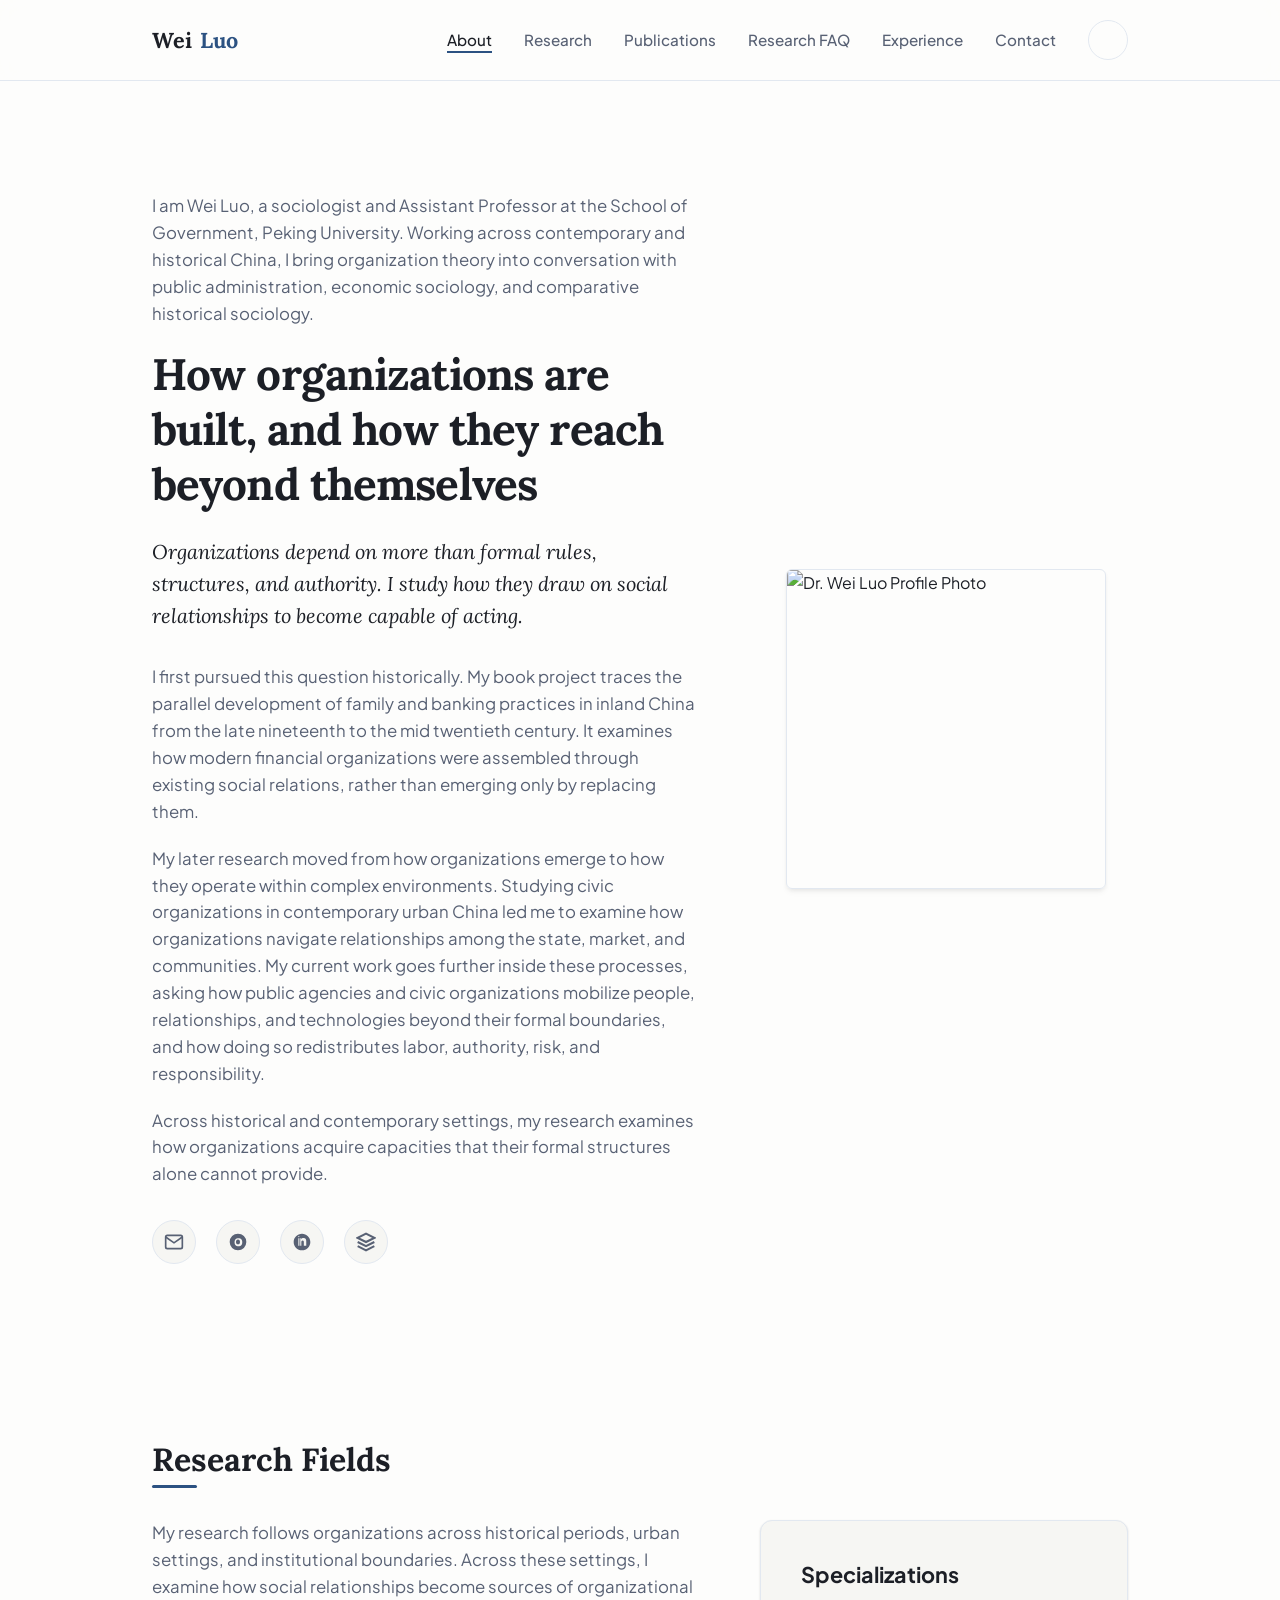
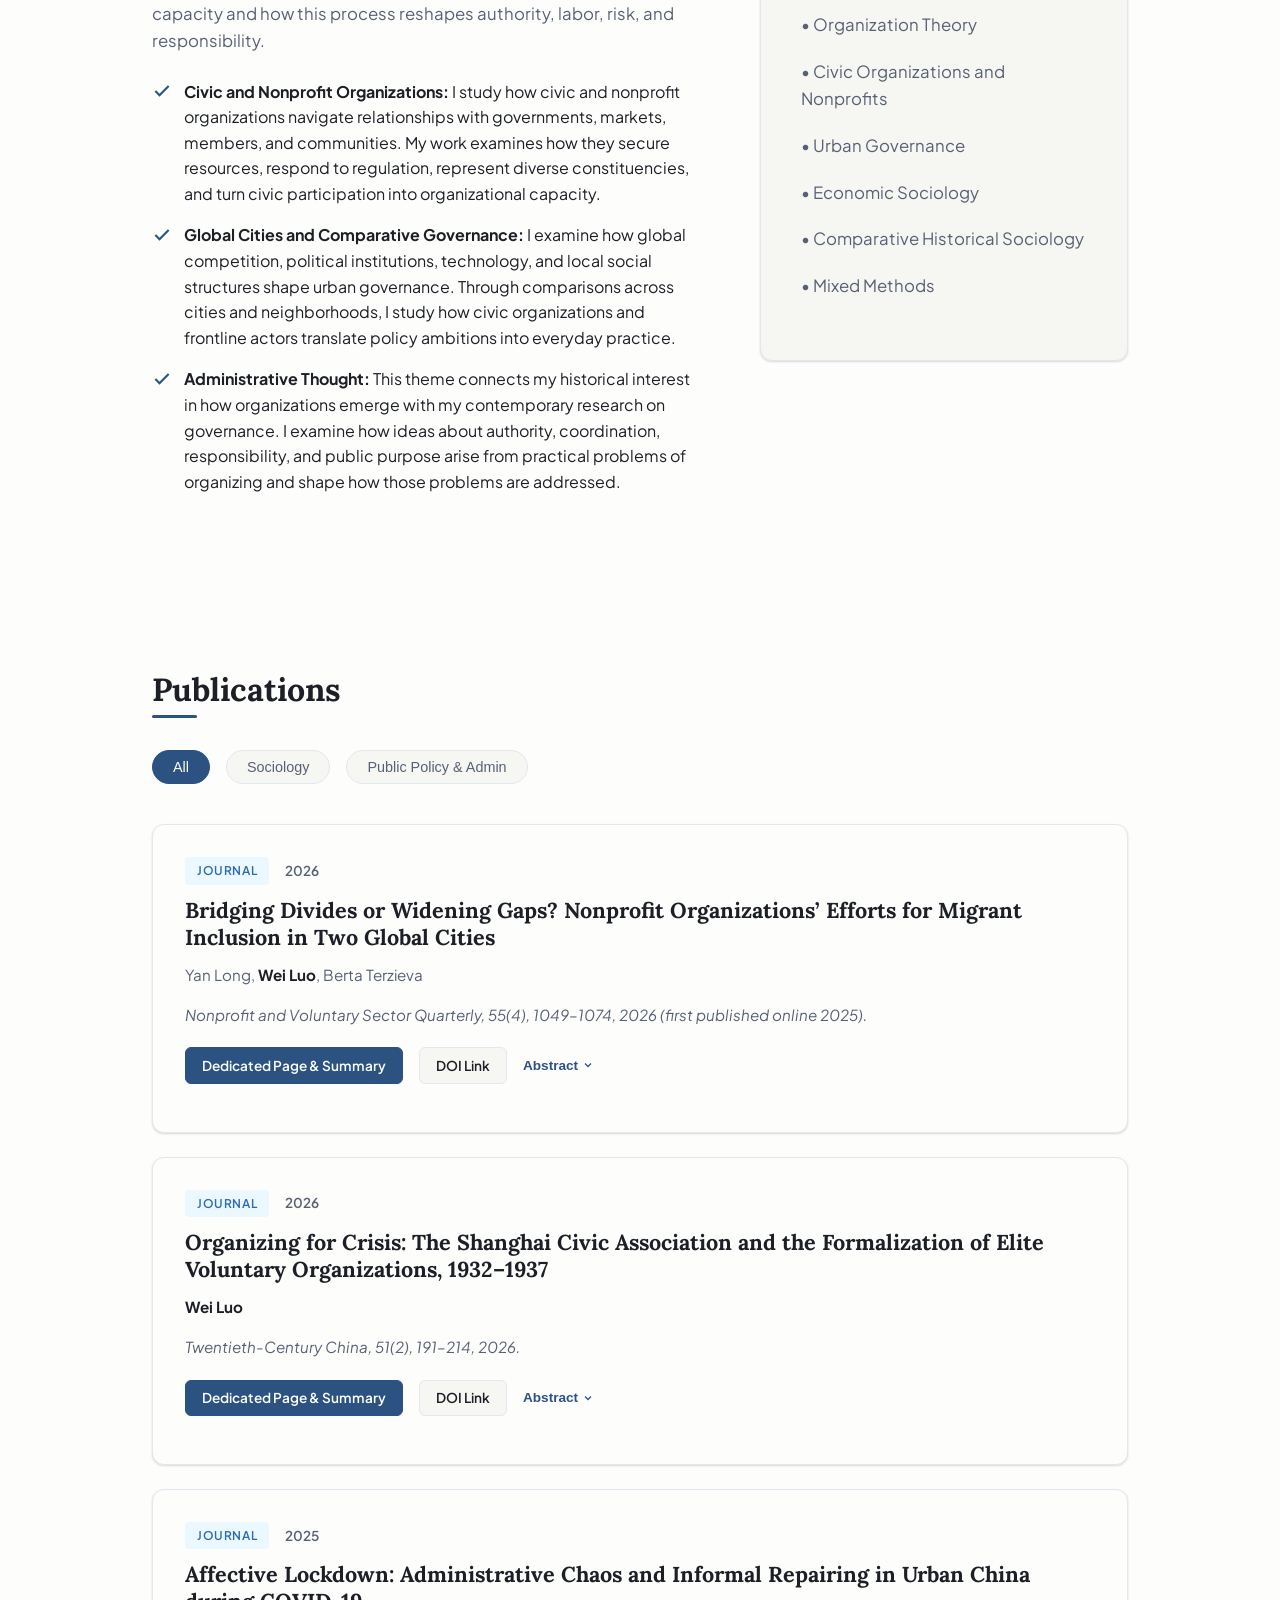
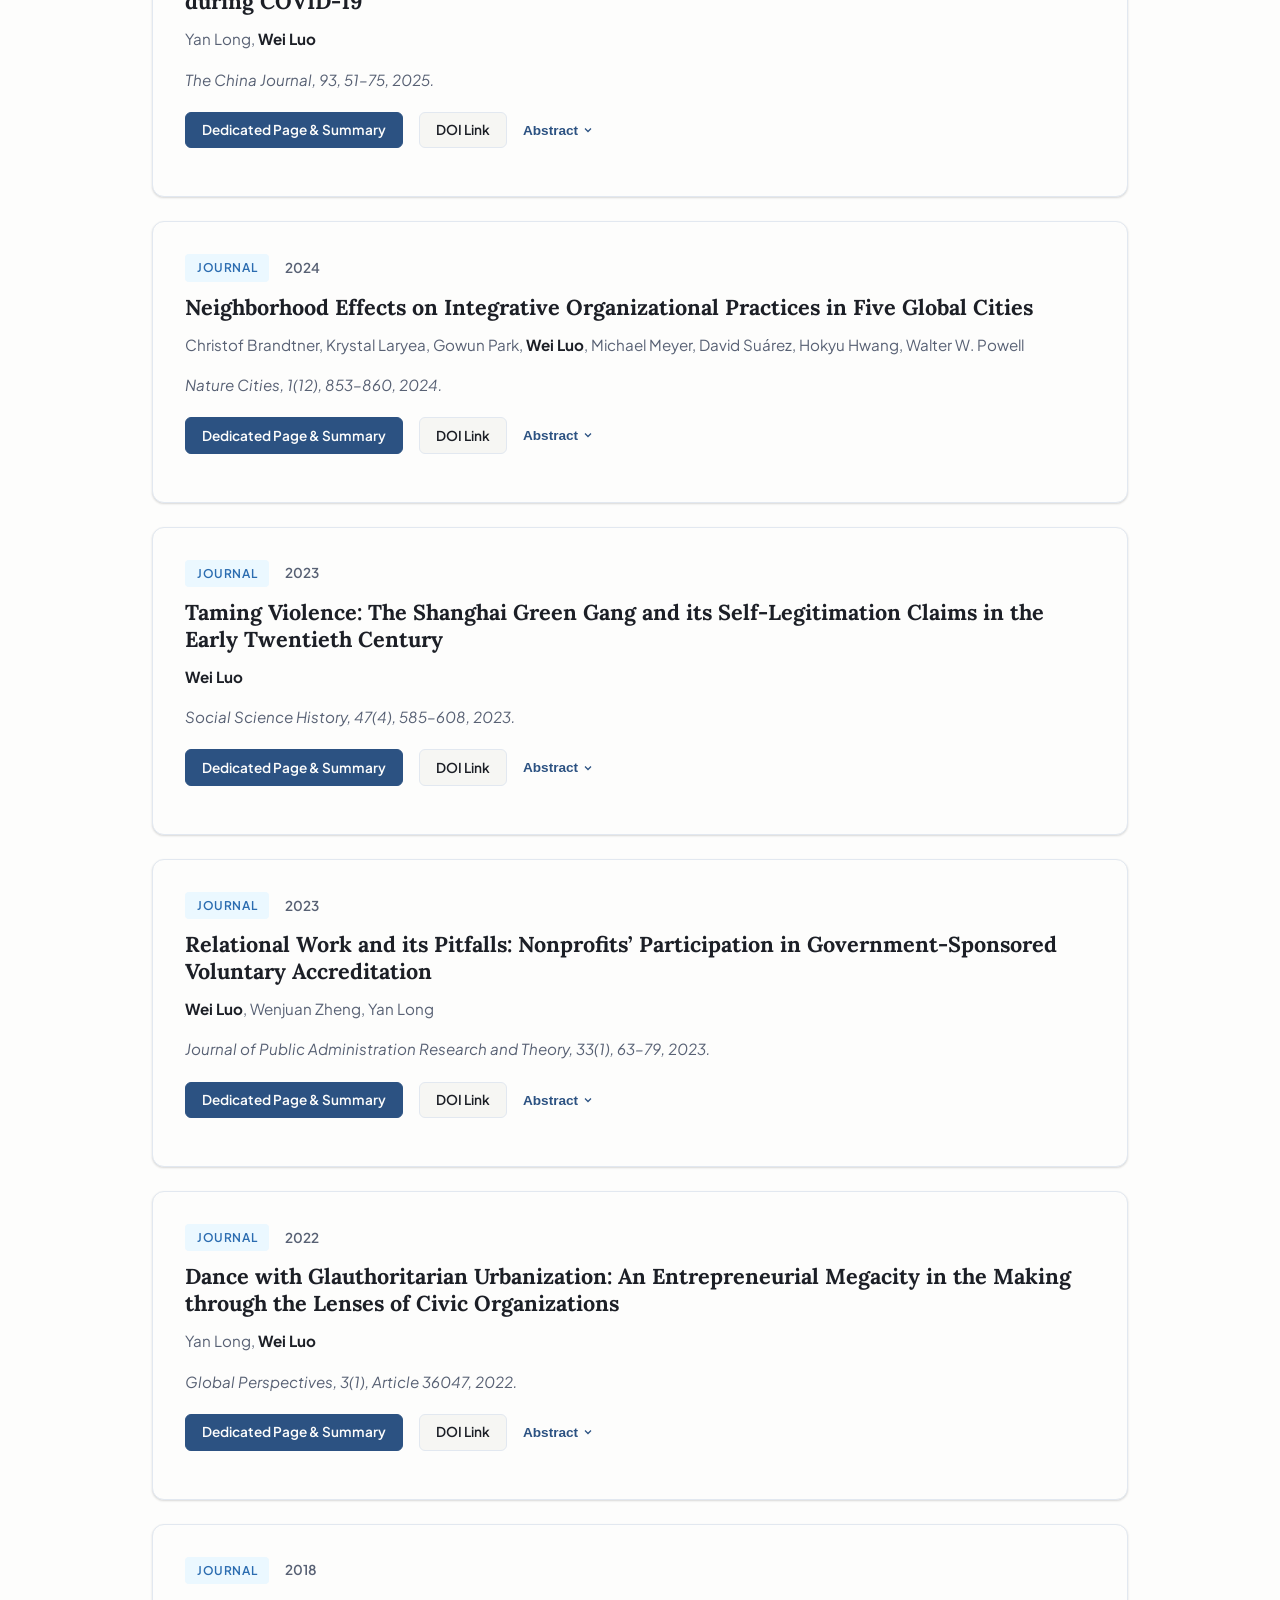
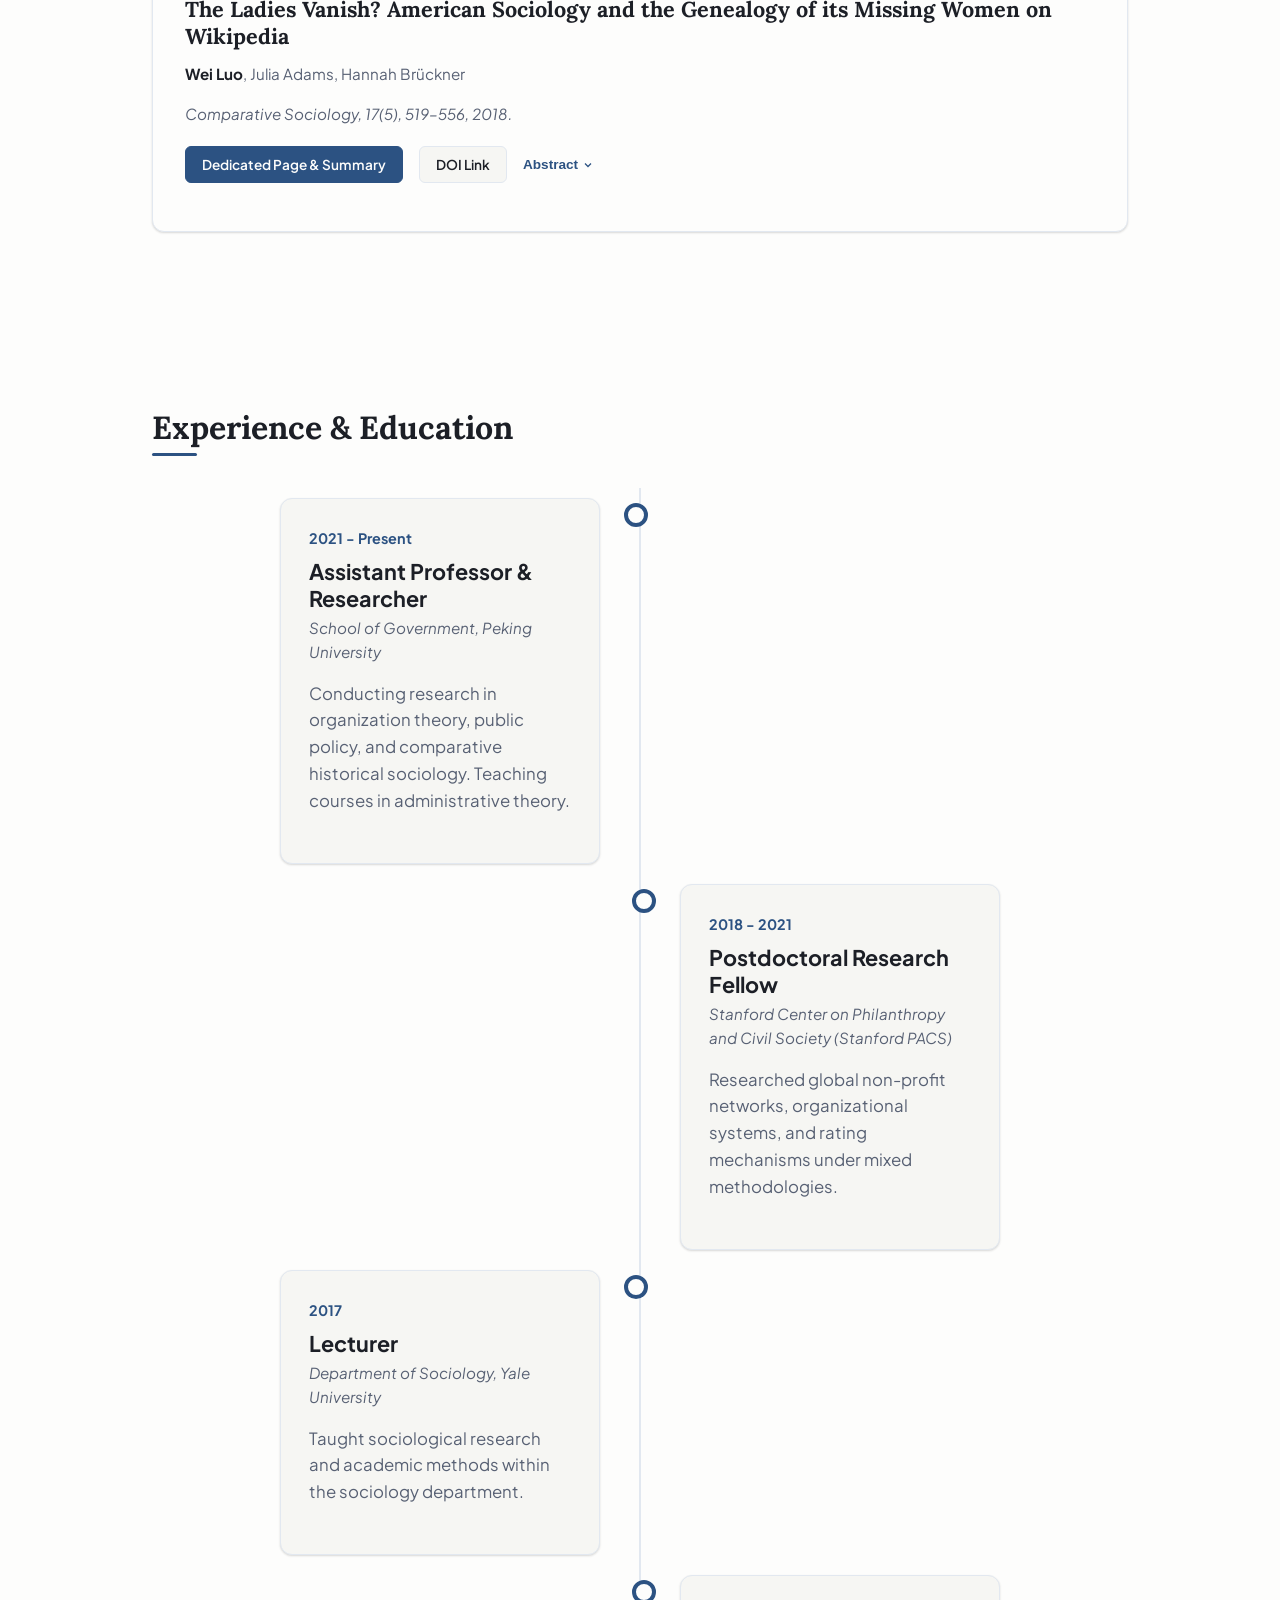
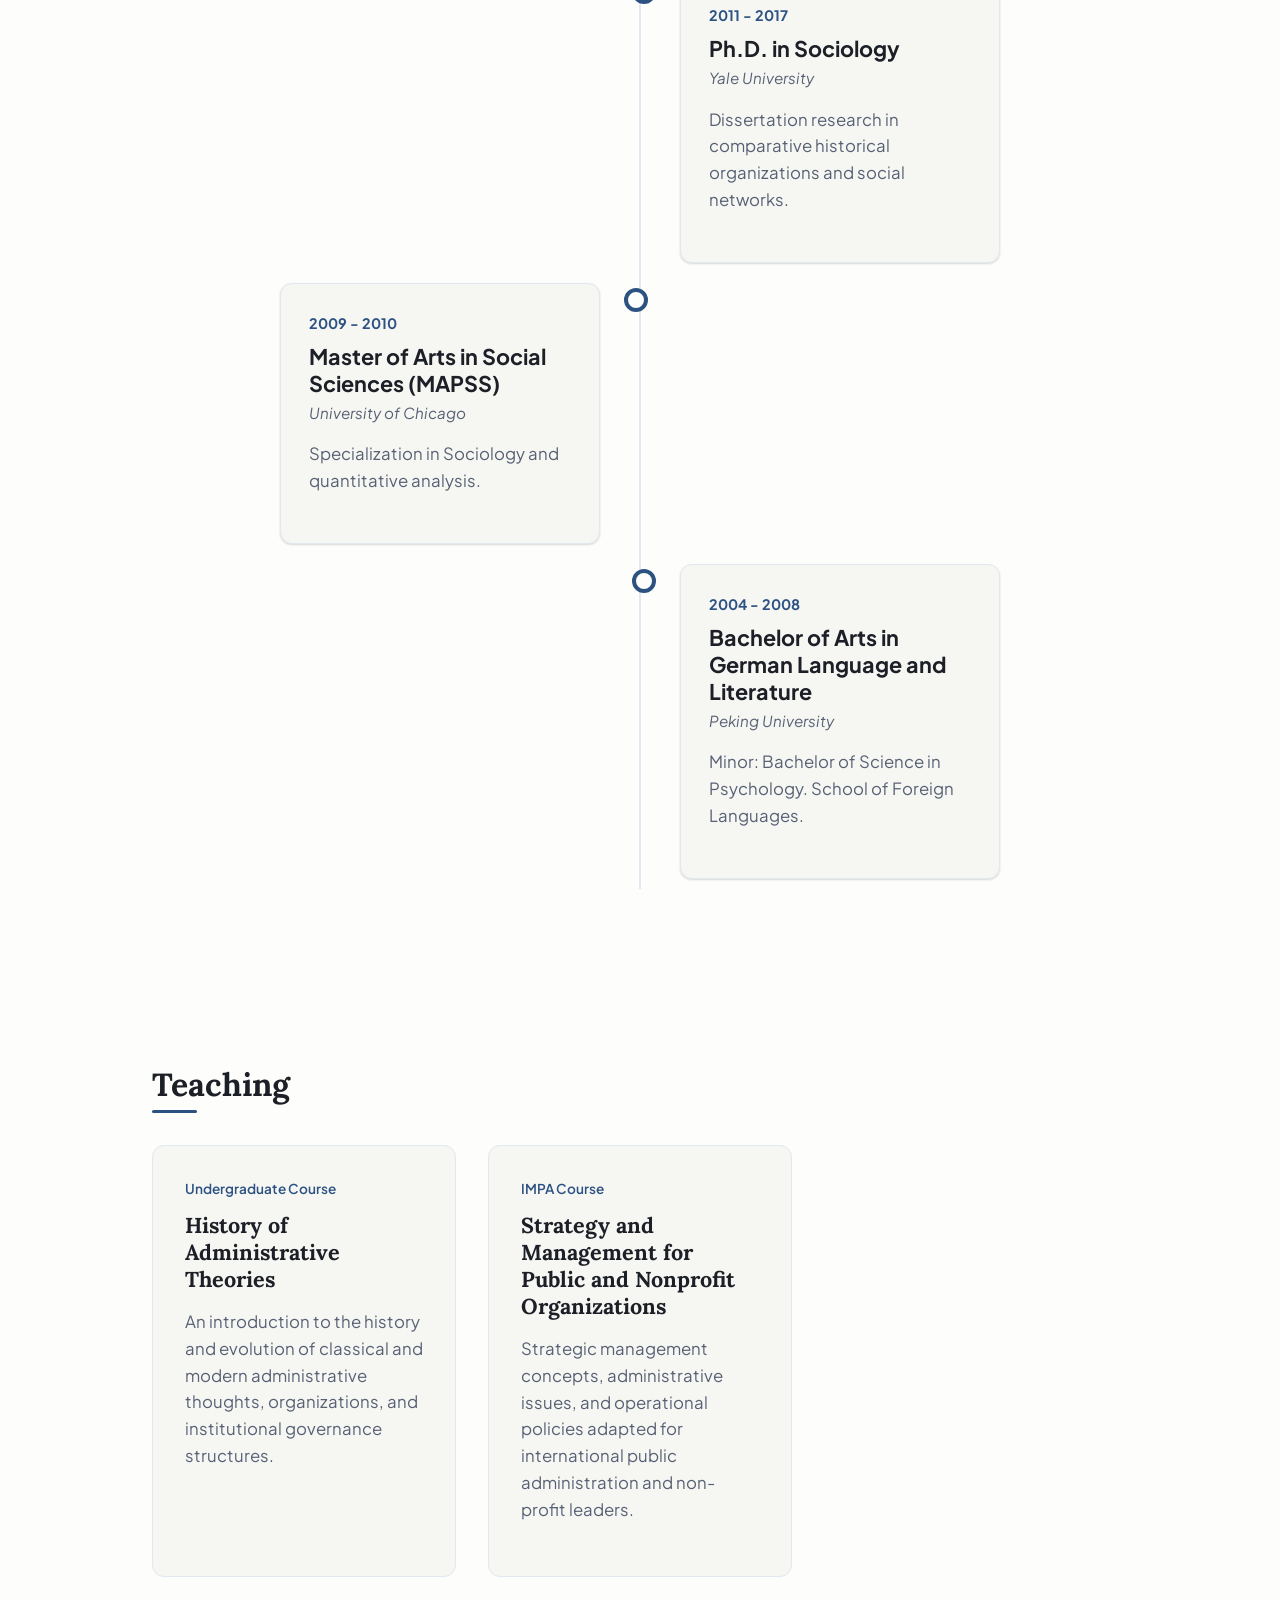
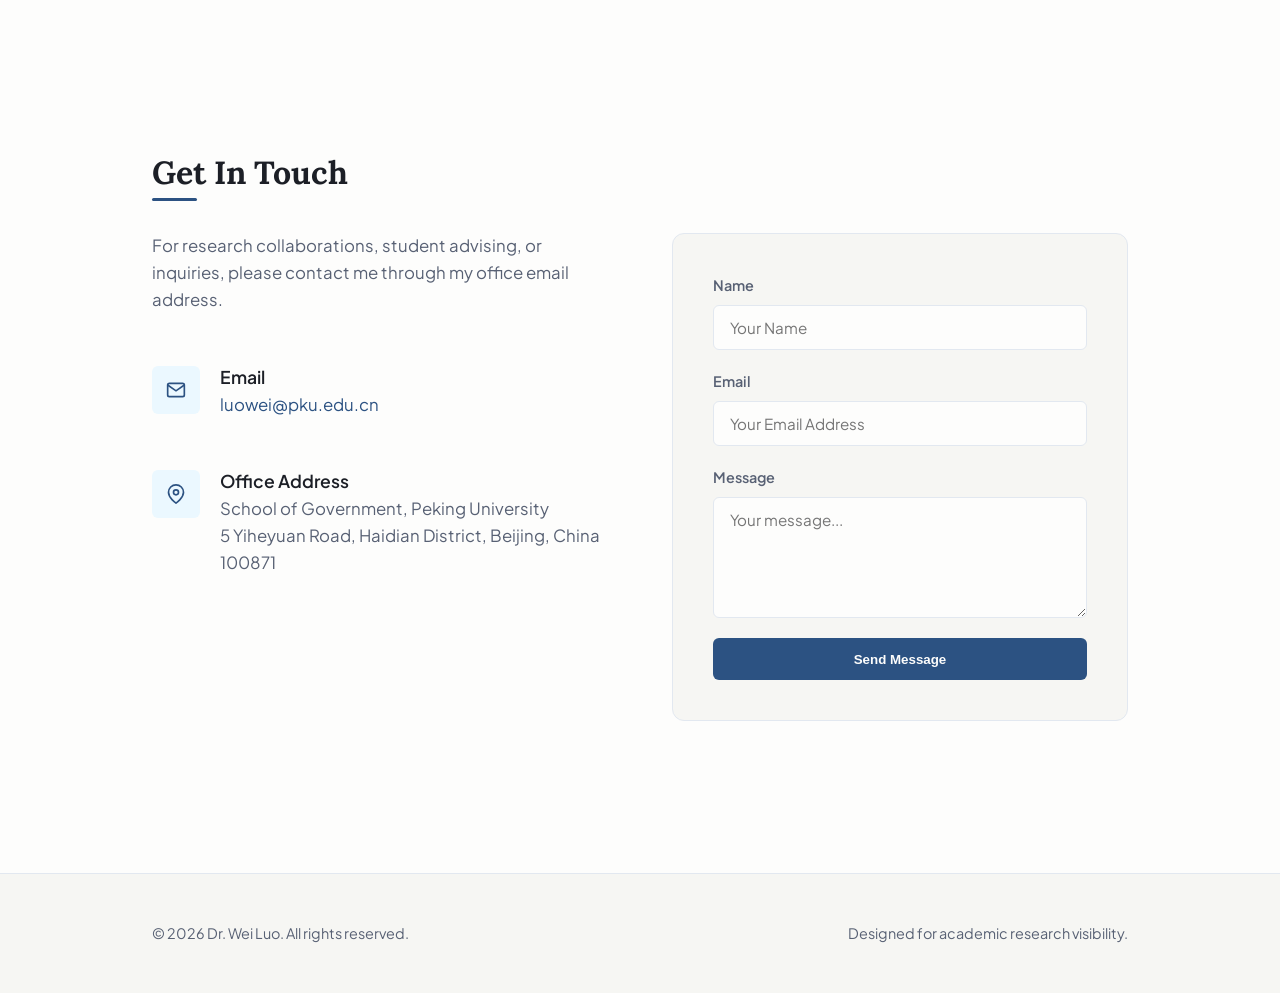
==== index.html @ 8b31665b "Remove homepage conversational research FAQ" ====
<!DOCTYPE html>
<html lang="en">
<head>
  <meta charset="UTF-8">
  <meta name="viewport" content="width=device-width, initial-scale=1.0">
  <meta name="description" content="Wei Luo is a sociologist and Assistant Professor at Peking University studying how organizations are built and reach beyond their formal boundaries.">
  
  <!-- Open Graph / SEO -->
  <meta property="og:title" content="Dr. Wei Luo | Peking University">
  <meta property="og:description" content="Research on how organizations draw on social relationships to build capacity across historical and contemporary China.">
  <meta property="og:type" content="website">
  <meta property="og:url" content="https://wei-luo.com/">
  
  <title>Dr. Wei Luo | Peking University</title>
  
  <!-- Stylesheet -->
  <link rel="stylesheet" href="styles.css">

  <!-- Schema.org JSON-LD Structured Data for Biography (Person & Profile) -->
  <script type="application/ld+json">
  {
    "@context": "https://schema.org",
    "@type": "ProfilePage",
    "mainEntity": {
      "@type": "Person",
      "name": "Wei Luo",
      "alternateName": "Willa Luo",
      "jobTitle": "Assistant Professor",
      "worksFor": {
        "@type": "CollegeOrUniversity",
        "name": "Peking University",
        "sameAs": "https://www.pku.edu.cn/"
      },
      "alumniOf": [
        {
          "@type": "CollegeOrUniversity",
          "name": "Yale University",
          "sameAs": "https://www.yale.edu/"
        },
        {
          "@type": "CollegeOrUniversity",
          "name": "University of Chicago",
          "sameAs": "https://www.uchicago.edu/"
        },
        {
          "@type": "CollegeOrUniversity",
          "name": "Peking University",
          "sameAs": "https://www.pku.edu.cn/"
        }
      ],
      "url": "https://wei-luo.com/",
      "image": "https://wei-luo.com/avatar.jpg",
      "sameAs": [
        "https://www.sg.pku.edu.cn/szdw/zzjs/xzglxx/1201900zfglxyx1356387.htm",
        "https://scholar.google.com/citations?user=Au_iducAAAAJ&hl=en",
        "https://orcid.org"
      ]
    }
  }
  </script>
</head>
<body>

  <!-- Navigation Header -->
  <header>
    <div class="nav-container">
      <a href="#" class="logo" id="site-logo">
        Wei<span>Luo</span>
      </a>
      <ul class="nav-links">
        <li><a href="#about" class="active" id="nav-about">About</a></li>
        <li><a href="#research" id="nav-research">Research</a></li>
        <li><a href="#publications" id="nav-publications">Publications</a></li>
        <li><a href="#faq" id="nav-faq">Research FAQ</a></li>
        <li><a href="#experience" id="nav-experience">Experience</a></li>
        <li><a href="#contact" id="nav-contact">Contact</a></li>
        <li>
          <button id="theme-toggle" class="theme-toggle-btn" aria-label="Toggle Theme">
            <!-- SVG icon will be injected by script.js -->
          </button>
        </li>
      </ul>
      <button class="mobile-nav-toggle" aria-label="Toggle Navigation Menu" style="display: none;">
        <!-- Mobile hamburger menu if needed -->
      </button>
    </div>
  </header>

  <main class="container">
    
    <!-- Hero / Intro Section -->
    <section id="about" class="hero">
      <div class="hero-content">
        <p>I am Wei Luo, a sociologist and Assistant Professor at the School of Government, Peking University. Working across contemporary and historical China, I bring organization theory into conversation with public administration, economic sociology, and comparative historical sociology.</p>
        <h1>How organizations are built, and how they reach beyond themselves</h1>
        <p class="subtitle">Organizations depend on more than formal rules, structures, and authority. I study how they draw on social relationships to become capable of acting.</p>
        <p>I first pursued this question historically. My book project traces the parallel development of family and banking practices in inland China from the late nineteenth to the mid twentieth century. It examines how modern financial organizations were assembled through existing social relations, rather than emerging only by replacing them.</p>
        <p>My later research moved from how organizations emerge to how they operate within complex environments. Studying civic organizations in contemporary urban China led me to examine how organizations navigate relationships among the state, market, and communities. My current work goes further inside these processes, asking how public agencies and civic organizations mobilize people, relationships, and technologies beyond their formal boundaries, and how doing so redistributes labor, authority, risk, and responsibility.</p>
        <p>Across historical and contemporary settings, my research examines how organizations acquire capacities that their formal structures alone cannot provide.</p>
        
        <!-- Social/Academic Profile Links -->
        <div class="social-links">
          <a href="mailto:luowei@pku.edu.cn" class="social-btn" aria-label="Email" title="Email">
            <svg width="20" height="20" fill="none" stroke="currentColor" stroke-width="2" viewBox="0 0 24 24">
              <path d="M4 4h16c1.1 0 2 .9 2 2v12c0 1.1-.9 2-2 2H4c-1.1 0-2-.9-2-2V6c0-1.1.9-2 2-2z"></path>
              <polyline points="22,6 12,13 2,6"></polyline>
            </svg>
          </a>
          <a href="https://scholar.google.com/citations?user=Au_iducAAAAJ&amp;hl=en" class="social-btn" aria-label="Google Scholar" title="Google Scholar" target="_blank">
            <svg width="20" height="20" fill="currentColor" viewBox="0 0 24 24">
              <path d="M12 2A10 10 0 0 0 2 12a10 10 0 0 0 10 10 10 10 0 0 0 10-10A10 10 0 0 0 12 2zm3.9 13.9c-.3.4-.8.7-1.4.9-.6.2-1.3.3-2 .3s-1.4-.1-2-.3a3.5 3.5 0 0 1-1.4-.9 3.8 3.8 0 0 1-.9-1.5c-.2-.6-.3-1.3-.3-2.1s.1-1.5.3-2.1c.2-.6.5-1.1.9-1.5a3.5 3.5 0 0 1 1.4-.9c.6-.2 1.3-.3 2-.3s1.4.1 2 .3c.6.2 1.1.5 1.4.9.4.4.7.9.9 1.5.2.6.3 1.3.3 2.1s-.1 1.5-.3 2.1c-.2.6-.5 1.1-.9 1.5zm-3.9-6.8c-.8 0-1.4.2-1.8.7-.4.5-.6 1.2-.6 2.1s.2 1.6.6 2.1c.4.5 1 .7 1.8.7s1.4-.2 1.8-.7c.4-.5.6-1.2.6-2.1s-.2-1.6-.6-2.1c-.4-.5-1-.7-1.8-.7z"/>
            </svg>
          </a>
          <a href="https://orcid.org" class="social-btn" aria-label="ORCID" title="ORCID" target="_blank">
            <svg width="20" height="20" fill="currentColor" viewBox="0 0 24 24">
              <path d="M12 2C6.48 2 2 6.48 2 12s4.48 10 10 10 10-4.48 10-10S17.52 2 12 2zm-3.1 14.5H7.6V7.5h1.3v9zm-.7-10.3c-.4 0-.7-.3-.7-.7s.3-.7.7-.7.7.3.7.7-.3.7-.7.7zm7.3 10.3h-1.3v-4.1c0-1 0-2.3-1.4-2.3s-1.6 1.1-1.6 2.2v4.2h-1.3V7.5h1.3v1.2c.4-.7 1.3-1.4 2.6-1.4 2.8 0 3.3 1.8 3.3 4.2v5z"/>
            </svg>
          </a>
          <a href="https://www.sg.pku.edu.cn/szdw/zzjs/xzglxx/1201900zfglxyx1356387.htm" class="social-btn" aria-label="PKU Institutional Page" title="PKU Institutional Profile" target="_blank">
            <svg width="20" height="20" fill="none" stroke="currentColor" stroke-width="2.5" viewBox="0 0 24 24">
              <path d="M12 2L2 7l10 5 10-5-10-5zM2 17l10 5 10-5M2 12l10 5 10-5"></path>
            </svg>
          </a>
        </div>
      </div>
      
      <div class="hero-image-container">
        <div class="hero-image-wrapper">
          <img src="avatar.jpg" alt="Dr. Wei Luo Profile Photo" class="hero-image" id="profile-img">
        </div>
      </div>
    </section>

    <!-- Research Overview Section -->
    <section id="research">
      <h2>Research Fields</h2>
      <div class="bio-details">
        <div>
          <p>My research follows organizations across historical periods, urban settings, and institutional boundaries. Across these settings, I examine how social relationships become sources of organizational capacity and how this process reshapes authority, labor, risk, and responsibility.</p>
          <ul class="interest-list" style="margin-top: 1.5rem;">
            <li class="interest-item">
              <svg fill="none" stroke="currentColor" stroke-width="2.5" viewBox="0 0 24 24"><polyline points="20 6 9 17 4 12"></polyline></svg>
              <div>
                <strong>Civic and Nonprofit Organizations:</strong> I study how civic and nonprofit organizations navigate relationships with governments, markets, members, and communities. My work examines how they secure resources, respond to regulation, represent diverse constituencies, and turn civic participation into organizational capacity.
              </div>
            </li>
            <li class="interest-item">
              <svg fill="none" stroke="currentColor" stroke-width="2.5" viewBox="0 0 24 24"><polyline points="20 6 9 17 4 12"></polyline></svg>
              <div>
                <strong>Global Cities and Comparative Governance:</strong> I examine how global competition, political institutions, technology, and local social structures shape urban governance. Through comparisons across cities and neighborhoods, I study how civic organizations and frontline actors translate policy ambitions into everyday practice.
              </div>
            </li>
            <li class="interest-item">
              <svg fill="none" stroke="currentColor" stroke-width="2.5" viewBox="0 0 24 24"><polyline points="20 6 9 17 4 12"></polyline></svg>
              <div>
                <strong>Administrative Thought:</strong> This theme connects my historical interest in how organizations emerge with my contemporary research on governance. I examine how ideas about authority, coordination, responsibility, and public purpose arise from practical problems of organizing and shape how those problems are addressed.
              </div>
            </li>
          </ul>
        </div>
        <div>
          <div class="bio-card">
            <h3>Specializations</h3>
            <p>• Organization Theory</p>
            <p>• Civic Organizations and Nonprofits</p>
            <p>• Urban Governance</p>
            <p>• Economic Sociology</p>
            <p>• Comparative Historical Sociology</p>
            <p>• Mixed Methods</p>
          </div>
        </div>
      </div>
    </section>

    <!-- Publications Section -->
    <section id="publications">
      <h2>Publications</h2>
      
      <div class="filter-container">
        <button class="filter-btn active" data-filter="all" id="filter-all">All</button>
        <button class="filter-btn" data-filter="sociology" id="filter-sociology">Sociology</button>
        <button class="filter-btn" data-filter="policy" id="filter-policy">Public Policy & Admin</button>
      </div>

      <div class="publication-list">

        <article class="publication-item" data-type="policy" id="pub-1">
          <div class="pub-meta">
            <span class="pub-tag journal">Journal</span>
            <span class="pub-year">2026</span>
          </div>
          <h3 class="pub-title">Bridging Divides or Widening Gaps? Nonprofit Organizations’ Efforts for Migrant Inclusion in Two Global Cities</h3>
          <div class="pub-authors">
            Yan Long, <strong>Wei Luo</strong>, Berta Terzieva
          </div>
          <div class="pub-venue">
            Nonprofit and Voluntary Sector Quarterly, 55(4), 1049–1074, 2026 (first published online 2025).
          </div>
          <div class="pub-links">
            <a href="publications/bridging-divides.html" class="pub-link-btn primary-btn">Dedicated Page & Summary</a>
            <a href="https://doi.org/10.1177/08997640251387954" class="pub-link-btn" target="_blank">DOI Link</a>
            <button class="abstract-toggle" data-target="abstract-1" id="pub-1-abstract-btn">
              Abstract
              <svg width="12" height="12" viewBox="0 0 24 24" fill="none" stroke="currentColor" stroke-width="2.5"><polyline points="6 9 12 15 18 9"></polyline></svg>
            </button>
          </div>
          <div class="abstract-content" id="abstract-1">
            Using organizational survey data from Vienna and Shenzhen, this study examines how nonprofit governance, staff composition, and interpersonal contact shape whether organizations include and serve migrants in proportion to their presence in local communities.
          </div>
        </article>

        <article class="publication-item" data-type="sociology" id="pub-2">
          <div class="pub-meta">
            <span class="pub-tag journal">Journal</span>
            <span class="pub-year">2026</span>
          </div>
          <h3 class="pub-title">Organizing for Crisis: The Shanghai Civic Association and the Formalization of Elite Voluntary Organizations, 1932–1937</h3>
          <div class="pub-authors">
            <strong>Wei Luo</strong>
          </div>
          <div class="pub-venue">
            Twentieth-Century China, 51(2), 191–214, 2026.
          </div>
          <div class="pub-links">
            <a href="publications/organizing-for-crisis.html" class="pub-link-btn primary-btn">Dedicated Page & Summary</a>
            <a href="https://doi.org/10.1353/tcc.2026.a988385" class="pub-link-btn" target="_blank">DOI Link</a>
            <button class="abstract-toggle" data-target="abstract-2" id="pub-2-abstract-btn">
              Abstract
              <svg width="12" height="12" viewBox="0 0 24 24" fill="none" stroke="currentColor" stroke-width="2.5"><polyline points="6 9 12 15 18 9"></polyline></svg>
            </button>
          </div>
          <div class="abstract-content" id="abstract-2">
            Drawing on archival research, this article traces how the Shanghai Civic Association developed from an informal elite network responding to the 1932 Shanghai War into a formalized civic bureaucracy. Structured procedures, routinized practices, and stable decision-making enhanced its capacity to coordinate relief, mobilize resources, and supplement municipal governance.
          </div>
        </article>

        <article class="publication-item" data-type="policy" id="pub-3">
          <div class="pub-meta">
            <span class="pub-tag journal">Journal</span>
            <span class="pub-year">2025</span>
          </div>
          <h3 class="pub-title">Affective Lockdown: Administrative Chaos and Informal Repairing in Urban China during COVID-19</h3>
          <div class="pub-authors">
            Yan Long, <strong>Wei Luo</strong>
          </div>
          <div class="pub-venue">
            The China Journal, 93, 51–75, 2025.
          </div>
          <div class="pub-links">
            <a href="publications/affective-lockdown.html" class="pub-link-btn primary-btn">Dedicated Page & Summary</a>
            <a href="https://doi.org/10.1086/731981" class="pub-link-btn" target="_blank">DOI Link</a>
            <button class="abstract-toggle" data-target="abstract-3" id="pub-3-abstract-btn">
              Abstract
              <svg width="12" height="12" viewBox="0 0 24 24" fill="none" stroke="currentColor" stroke-width="2.5"><polyline points="6 9 12 15 18 9"></polyline></svg>
            </button>
          </div>
          <div class="abstract-content" id="abstract-3">
            Drawing on 50 interviews with frontline workers, this article shows how administrative breakdowns complicated targeted lockdowns and how workers used informal affective labor to secure residents’ cooperation and keep neighborhood governance functioning.
          </div>
        </article>

        <article class="publication-item" data-type="policy" id="pub-4">
          <div class="pub-meta">
            <span class="pub-tag journal">Journal</span>
            <span class="pub-year">2024</span>
          </div>
          <h3 class="pub-title">Neighborhood Effects on Integrative Organizational Practices in Five Global Cities</h3>
          <div class="pub-authors">
            Christof Brandtner, Krystal Laryea, Gowun Park, <strong>Wei Luo</strong>, Michael Meyer, David Suárez, Hokyu Hwang, Walter W. Powell
          </div>
          <div class="pub-venue">
            Nature Cities, 1(12), 853–860, 2024.
          </div>
          <div class="pub-links">
            <a href="publications/neighborhood-effects.html" class="pub-link-btn primary-btn">Dedicated Page & Summary</a>
            <a href="https://doi.org/10.1038/s44284-024-00154-1" class="pub-link-btn" target="_blank">DOI Link</a>
            <button class="abstract-toggle" data-target="abstract-4" id="pub-4-abstract-btn">
              Abstract
              <svg width="12" height="12" viewBox="0 0 24 24" fill="none" stroke="currentColor" stroke-width="2.5"><polyline points="6 9 12 15 18 9"></polyline></svg>
            </button>
          </div>
          <div class="abstract-content" id="abstract-4">
            Combining organizational and neighborhood data from five global cities, this study shows that civic organizations’ integrative practices vary with neighborhood income and migrant composition. Social integration is more common in poorer neighborhoods, while systemic integration is strongest in affluent, heterogeneous neighborhoods.
          </div>
        </article>

        <article class="publication-item" data-type="sociology" id="pub-5">
          <div class="pub-meta">
            <span class="pub-tag journal">Journal</span>
            <span class="pub-year">2023</span>
          </div>
          <h3 class="pub-title">Taming Violence: The Shanghai Green Gang and its Self-Legitimation Claims in the Early Twentieth Century</h3>
          <div class="pub-authors">
            <strong>Wei Luo</strong>
          </div>
          <div class="pub-venue">
            Social Science History, 47(4), 585–608, 2023.
          </div>
          <div class="pub-links">
            <a href="publications/taming-violence.html" class="pub-link-btn primary-btn">Dedicated Page & Summary</a>
            <a href="https://doi.org/10.1017/ssh.2022.42" class="pub-link-btn" target="_blank">DOI Link</a>
            <button class="abstract-toggle" data-target="abstract-5" id="pub-5-abstract-btn">
              Abstract
              <svg width="12" height="12" viewBox="0 0 24 24" fill="none" stroke="currentColor" stroke-width="2.5"><polyline points="6 9 12 15 18 9"></polyline></svg>
            </button>
          </div>
          <div class="abstract-content" id="abstract-5">
            This article examines how the Shanghai Green Gang responded to rapid social change by reframing its violence as disciplinary, revolutionary, and nationalistic. Its cultural work, alongside its roles in state building and resource extraction, helped legitimate the organization and expand its political influence.
          </div>
        </article>

        <article class="publication-item" data-type="policy" id="pub-6">
          <div class="pub-meta">
            <span class="pub-tag journal">Journal</span>
            <span class="pub-year">2023</span>
          </div>
          <h3 class="pub-title">Relational Work and its Pitfalls: Nonprofits’ Participation in Government-Sponsored Voluntary Accreditation</h3>
          <div class="pub-authors">
            <strong>Wei Luo</strong>, Wenjuan Zheng, Yan Long
          </div>
          <div class="pub-venue">
            Journal of Public Administration Research and Theory, 33(1), 63–79, 2023.
          </div>
          <div class="pub-links">
            <a href="publications/relational-work.html" class="pub-link-btn primary-btn">Dedicated Page & Summary</a>
            <a href="https://doi.org/10.1093/jopart/muac010" class="pub-link-btn" target="_blank">DOI Link</a>
            <button class="abstract-toggle" data-target="abstract-6" id="pub-6-abstract-btn">
              Abstract
              <svg width="12" height="12" viewBox="0 0 24 24" fill="none" stroke="currentColor" stroke-width="2.5"><polyline points="6 9 12 15 18 9"></polyline></svg>
            </button>
          </div>
          <div class="abstract-content" id="abstract-6">
            Drawing on interviews and survey data from 203 nonprofits in Shenzhen, this study shows that government agencies use existing regulatory relationships to recruit organizations into voluntary accreditation. Targeting politically embedded nonprofits can encourage participation, but it can also deter it.
          </div>
        </article>

        <article class="publication-item" data-type="policy" id="pub-7">
          <div class="pub-meta">
            <span class="pub-tag journal">Journal</span>
            <span class="pub-year">2022</span>
          </div>
          <h3 class="pub-title">Dance with Glauthoritarian Urbanization: An Entrepreneurial Megacity in the Making through the Lenses of Civic Organizations</h3>
          <div class="pub-authors">
            Yan Long, <strong>Wei Luo</strong>
          </div>
          <div class="pub-venue">
            Global Perspectives, 3(1), Article 36047, 2022.
          </div>
          <div class="pub-links">
            <a href="publications/glauthoritarian-urbanization.html" class="pub-link-btn primary-btn">Dedicated Page & Summary</a>
            <a href="https://doi.org/10.1525/gp.2022.36047" class="pub-link-btn" target="_blank">DOI Link</a>
            <button class="abstract-toggle" data-target="abstract-7" id="pub-7-abstract-btn">
              Abstract
              <svg width="12" height="12" viewBox="0 0 24 24" fill="none" stroke="currentColor" stroke-width="2.5"><polyline points="6 9 12 15 18 9"></polyline></svg>
            </button>
          </div>
          <div class="abstract-content" id="abstract-7">
            This article examines how civic organizations both shape and are shaped by entrepreneurial urban development, linking local civic dynamics to intercity competition and global capitalism.
          </div>
        </article>

        <article class="publication-item" data-type="sociology" id="pub-8">
          <div class="pub-meta">
            <span class="pub-tag journal">Journal</span>
            <span class="pub-year">2018</span>
          </div>
          <h3 class="pub-title">The Ladies Vanish? American Sociology and the Genealogy of its Missing Women on Wikipedia</h3>
          <div class="pub-authors">
            <strong>Wei Luo</strong>, Julia Adams, Hannah Brückner
          </div>
          <div class="pub-venue">
            Comparative Sociology, 17(5), 519–556, 2018.
          </div>
          <div class="pub-links">
            <a href="publications/ladies-vanish-wikipedia.html" class="pub-link-btn primary-btn">Dedicated Page & Summary</a>
            <a href="https://doi.org/10.1163/15691330-12341471" class="pub-link-btn" target="_blank">DOI Link</a>
            <button class="abstract-toggle" data-target="abstract-8" id="pub-8-abstract-btn">
              Abstract
              <svg width="12" height="12" viewBox="0 0 24 24" fill="none" stroke="currentColor" stroke-width="2.5"><polyline points="6 9 12 15 18 9"></polyline></svg>
            </button>
          </div>
          <div class="abstract-content" id="abstract-8">
            This article examines how women sociologists become remembered, neglected, erased, or recovered through the interaction between canonical disciplinary histories and Wikipedia’s crowd-sourced knowledge production.
          </div>
        </article>

      </div>
    </section>

    <!-- Experience Timeline Section -->
    <section id="experience">
      <h2>Experience & Education</h2>
      <div class="timeline">
        
        <!-- Timeline Item 1 -->
        <div class="timeline-item left">
          <div class="timeline-content">
            <div class="timeline-date">2021 - Present</div>
            <h3>Assistant Professor & Researcher</h3>
            <div class="timeline-institution">School of Government, Peking University</div>
            <p>Conducting research in organization theory, public policy, and comparative historical sociology. Teaching courses in administrative theory.</p>
          </div>
        </div>

        <!-- Timeline Item 2 -->
        <div class="timeline-item right">
          <div class="timeline-content">
            <div class="timeline-date">2018 - 2021</div>
            <h3>Postdoctoral Research Fellow</h3>
            <div class="timeline-institution">Stanford Center on Philanthropy and Civil Society (Stanford PACS)</div>
            <p>Researched global non-profit networks, organizational systems, and rating mechanisms under mixed methodologies.</p>
          </div>
        </div>

        <!-- Timeline Item 3 -->
        <div class="timeline-item left">
          <div class="timeline-content">
            <div class="timeline-date">2017</div>
            <h3>Lecturer</h3>
            <div class="timeline-institution">Department of Sociology, Yale University</div>
            <p>Taught sociological research and academic methods within the sociology department.</p>
          </div>
        </div>

        <!-- Timeline Item 4 -->
        <div class="timeline-item right">
          <div class="timeline-content">
            <div class="timeline-date">2011 - 2017</div>
            <h3>Ph.D. in Sociology</h3>
            <div class="timeline-institution">Yale University</div>
            <p>Dissertation research in comparative historical organizations and social networks.</p>
          </div>
        </div>

        <!-- Timeline Item 5 -->
        <div class="timeline-item left">
          <div class="timeline-content">
            <div class="timeline-date">2009 - 2010</div>
            <h3>Master of Arts in Social Sciences (MAPSS)</h3>
            <div class="timeline-institution">University of Chicago</div>
            <p>Specialization in Sociology and quantitative analysis.</p>
          </div>
        </div>

        <!-- Timeline Item 6 -->
        <div class="timeline-item right">
          <div class="timeline-content">
            <div class="timeline-date">2004 - 2008</div>
            <h3>Bachelor of Arts in German Language and Literature</h3>
            <div class="timeline-institution">Peking University</div>
            <p>Minor: Bachelor of Science in Psychology. School of Foreign Languages.</p>
          </div>
        </div>

      </div>
    </section>

    <!-- Teaching Section -->
    <section id="teaching">
      <h2>Teaching</h2>
      <div class="news-grid">
        
        <article class="news-card">
          <span class="news-date">Undergraduate Course</span>
          <h3>History of Administrative Theories</h3>
          <p>An introduction to the history and evolution of classical and modern administrative thoughts, organizations, and institutional governance structures.</p>
        </article>

        <article class="news-card">
          <span class="news-date">IMPA Course</span>
          <h3>Strategy and Management for Public and Nonprofit Organizations</h3>
          <p>Strategic management concepts, administrative issues, and operational policies adapted for international public administration and non-profit leaders.</p>
        </article>

      </div>
    </section>

    <!-- Contact Section -->
    <section id="contact">
      <h2>Get In Touch</h2>
      <div class="contact-container">
        <div class="contact-info">
          <p>For research collaborations, student advising, or inquiries, please contact me through my office email address.</p>
          
          <div class="contact-method">
            <div class="contact-icon">
              <svg width="20" height="20" fill="none" stroke="currentColor" stroke-width="2" viewBox="0 0 24 24">
                <path d="M4 4h16c1.1 0 2 .9 2 2v12c0 1.1-.9 2-2 2H4c-1.1 0-2-.9-2-2V6c0-1.1.9-2 2-2z"></path>
                <polyline points="22,6 12,13 2,6"></polyline>
              </svg>
            </div>
            <div class="contact-text">
              <h4>Email</h4>
              <p><a href="mailto:luowei@pku.edu.cn">luowei@pku.edu.cn</a></p>
            </div>
          </div>

          <div class="contact-method">
            <div class="contact-icon">
              <svg width="20" height="20" fill="none" stroke="currentColor" stroke-width="2" viewBox="0 0 24 24">
                <path d="M21 10c0 7-9 13-9 13s-9-6-9-13a9 9 0 0 1 18 0z"></path>
                <circle cx="12" cy="10" r="3"></circle>
              </svg>
            </div>
            <div class="contact-text">
              <h4>Office Address</h4>
              <p>School of Government, Peking University<br>5 Yiheyuan Road, Haidian District, Beijing, China 100871</p>
            </div>
          </div>
        </div>

        <!-- Contact Form -->
        <form class="contact-form" id="contact-form">
          <div class="form-group">
            <label for="form-name">Name</label>
            <input type="text" id="form-name" class="form-control" placeholder="Your Name" required>
          </div>
          <div class="form-group">
            <label for="form-email">Email</label>
            <input type="email" id="form-email" class="form-control" placeholder="Your Email Address" required>
          </div>
          <div class="form-group">
            <label for="form-message">Message</label>
            <textarea id="form-message" class="form-control" rows="5" placeholder="Your message..." required></textarea>
          </div>
          <button type="submit" class="submit-btn" id="form-submit-btn">Send Message</button>
        </form>
      </div>
    </section>

  </main>

  <!-- Footer -->
  <footer>
    <div class="container footer-content">
      <div class="footer-copy">
        &copy; 2026 Dr. Wei Luo. All rights reserved.
      </div>
      <div class="footer-copy">
        Designed for academic research visibility.
      </div>
    </div>
  </footer>

  <!-- Scripts -->
  <script src="script.js"></script>
</body>
</html>
---- styles.css ----
/* Google Fonts */
@import url('https://fonts.googleapis.com/css2?family=Lora:ital,wght@0,400..700;1,400..700&family=Plus+Jakarta+Sans:ital,wght@0,300..800;1,300..800&display=swap');

/* CSS Variables & Theme Setup */
:root {
  /* Colors - Light Theme (Academic & Clean) */
  --bg-primary: #fdfdfc;
  --bg-secondary: #f6f6f3;
  --bg-tertiary: #eeeeea;
  --text-primary: #1c1f26;
  --text-secondary: #586174;
  --accent: #2c5282;          /* Academic Navy */
  --accent-light: #ebf8ff;
  --accent-muted: #4a5568;
  --border: #e2e8f0;
  --shadow-sm: 0 1px 3px rgba(0,0,0,0.05), 0 1px 2px rgba(0,0,0,0.1);
  --shadow-md: 0 4px 6px -1px rgba(0,0,0,0.05), 0 2px 4px -1px rgba(0,0,0,0.06);
  --shadow-lg: 0 10px 15px -3px rgba(0, 0, 0, 0.05), 0 4px 6px -2px rgba(0, 0, 0, 0.05);
  --radius-sm: 6px;
  --radius-md: 12px;
  --radius-lg: 18px;
  --transition: all 0.3s cubic-bezier(0.4, 0, 0.2, 1);
  
  /* Fonts */
  --font-serif: 'Lora', Georgia, serif;
  --font-sans: 'Plus Jakarta Sans', system-ui, -apple-system, sans-serif;
  
  /* Layout */
  --container-width: 1040px;
}

[data-theme="dark"] {
  /* Colors - Dark Theme (Sleek Slate) */
  --bg-primary: #0b0f19;
  --bg-secondary: #151c2c;
  --bg-tertiary: #1f293d;
  --text-primary: #f8fafc;
  --text-secondary: #94a3b8;
  --accent: #60a5fa;          /* Electric Academic Blue */
  --accent-light: rgba(96, 165, 250, 0.1);
  --accent-muted: #cbd5e1;
  --border: #1e293b;
  --shadow-sm: 0 1px 3px rgba(0,0,0,0.2);
  --shadow-md: 0 4px 6px -1px rgba(0,0,0,0.3);
  --shadow-lg: 0 10px 15px -3px rgba(0,0,0,0.4);
}

/* Reset and Base Styles */
* {
  box-sizing: border-box;
  margin: 0;
  padding: 0;
}

html {
  scroll-behavior: smooth;
  font-size: 16px;
}

body {
  font-family: var(--font-sans);
  background-color: var(--bg-primary);
  color: var(--text-primary);
  line-height: 1.6;
  -webkit-font-smoothing: antialiased;
  transition: background-color 0.3s ease, color 0.3s ease;
}

/* Typography */
h1, h2, h3, h4 {
  font-family: var(--font-serif);
  color: var(--text-primary);
  font-weight: 700;
  line-height: 1.25;
}

h1 {
  font-size: 2.75rem;
  letter-spacing: -0.02em;
}

h2 {
  font-size: 2rem;
  position: relative;
  padding-bottom: 0.5rem;
  margin-bottom: 2rem;
}

h2::after {
  content: '';
  position: absolute;
  bottom: 0;
  left: 0;
  width: 45px;
  height: 3px;
  background-color: var(--accent);
  border-radius: 2px;
  transition: var(--transition);
}

h3 {
  font-size: 1.35rem;
  margin-bottom: 0.5rem;
}

p {
  color: var(--text-secondary);
  margin-bottom: 1.25rem;
  font-size: 1.05rem;
}

a {
  color: var(--accent);
  text-decoration: none;
  transition: var(--transition);
}

a:hover {
  opacity: 0.85;
}

/* Navigation Bar */
header {
  position: sticky;
  top: 0;
  z-index: 100;
  background-color: rgba(253, 253, 252, 0.8);
  backdrop-filter: blur(12px);
  -webkit-backdrop-filter: blur(12px);
  border-bottom: 1px solid var(--border);
  transition: var(--transition);
}

[data-theme="dark"] header {
  background-color: rgba(11, 15, 25, 0.8);
}

.nav-container {
  max-width: var(--container-width);
  margin: 0 auto;
  padding: 1.25rem 2rem;
  display: flex;
  justify-content: space-between;
  align-items: center;
}

.logo {
  font-family: var(--font-serif);
  font-weight: 700;
  font-size: 1.35rem;
  color: var(--text-primary);
  display: flex;
  align-items: center;
  gap: 0.5rem;
}

.logo span {
  color: var(--accent);
}

.nav-links {
  display: flex;
  list-style: none;
  gap: 2rem;
  align-items: center;
}

.nav-links a {
  color: var(--text-secondary);
  font-weight: 500;
  font-size: 0.95rem;
  padding: 0.25rem 0;
  position: relative;
}

.nav-links a:hover,
.nav-links a.active {
  color: var(--text-primary);
}

.nav-links a::after {
  content: '';
  position: absolute;
  bottom: 0;
  left: 0;
  width: 100%;
  height: 2px;
  background-color: var(--accent);
  transform: scaleX(0);
  transform-origin: right;
  transition: transform 0.3s ease;
}

.nav-links a:hover::after,
.nav-links a.active::after {
  transform: scaleX(1);
  transform-origin: left;
}

/* Theme Toggle Button */
.theme-toggle-btn {
  background: none;
  border: 1px solid var(--border);
  color: var(--text-primary);
  cursor: pointer;
  width: 40px;
  height: 40px;
  border-radius: 50%;
  display: flex;
  align-items: center;
  justify-content: center;
  transition: var(--transition);
}

.theme-toggle-btn:hover {
  background-color: var(--bg-secondary);
  transform: scale(1.05);
}

.theme-toggle-btn svg {
  width: 18px;
  height: 18px;
  fill: currentColor;
}

/* Mobile Nav Toggle */
.mobile-nav-toggle {
  display: none;
  background: none;
  border: none;
  cursor: pointer;
  padding: 0.5rem;
}

/* Container */
.container {
  max-width: var(--container-width);
  margin: 0 auto;
  padding: 0 2rem;
}

/* Section styling */
section {
  padding: 5.5rem 0;
}

/* Hero Section */
.hero {
  display: flex;
  align-items: center;
  gap: 4rem;
  padding-top: 7rem;
  padding-bottom: 5.5rem;
}

.hero-content {
  flex: 1.2;
}

.hero-tag {
  display: inline-block;
  background-color: var(--accent-light);
  color: var(--accent);
  padding: 0.35rem 1rem;
  border-radius: 100px;
  font-size: 0.85rem;
  font-weight: 600;
  margin-bottom: 1.5rem;
  letter-spacing: 0.05em;
  text-transform: uppercase;
}

.hero-content h1 {
  margin-bottom: 1.5rem;
}

.hero-content p.subtitle {
  font-family: var(--font-serif);
  font-size: 1.25rem;
  font-style: italic;
  color: var(--text-primary);
  margin-bottom: 2rem;
}

.hero-image-container {
  flex: 0.8;
  display: flex;
  justify-content: center;
  position: relative;
}

.hero-image-wrapper {
  width: 320px;
  height: 320px;
  border-radius: var(--radius-sm);
  overflow: hidden;
  border: 1px solid var(--border);
  box-shadow: var(--shadow-md);
}

.hero-image {
  display: block;
  width: 100%;
  height: 100%;
  object-fit: cover;
}

.social-links {
  display: flex;
  gap: 1.25rem;
  margin-top: 2rem;
}

.social-btn {
  display: inline-flex;
  align-items: center;
  justify-content: center;
  width: 44px;
  height: 44px;
  border-radius: 50%;
  background-color: var(--bg-secondary);
  border: 1px solid var(--border);
  color: var(--text-secondary);
  font-size: 1.2rem;
  transition: var(--transition);
}

.social-btn:hover {
  background-color: var(--accent);
  color: var(--bg-primary);
  transform: translateY(-3px);
  box-shadow: var(--shadow-md);
}

/* About / Biography section details */
.bio-details {
  display: grid;
  grid-template-columns: 1.5fr 1fr;
  gap: 3.5rem;
}

.bio-card {
  background-color: var(--bg-secondary);
  padding: 2.5rem;
  border-radius: var(--radius-md);
  border: 1px solid var(--border);
  box-shadow: var(--shadow-sm);
}

.bio-card h3 {
  font-family: var(--font-sans);
  font-weight: 700;
  margin-bottom: 1.5rem;
  color: var(--text-primary);
}

.interest-list {
  list-style: none;
  display: flex;
  flex-direction: column;
  gap: 1rem;
}

.interest-item {
  display: flex;
  align-items: flex-start;
  gap: 0.75rem;
}

.interest-item svg {
  width: 20px;
  height: 20px;
  color: var(--accent);
  margin-top: 0.15rem;
  flex-shrink: 0;
}

/* Publications Grid & Interactive Filters */
.filter-container {
  display: flex;
  gap: 1rem;
  margin-bottom: 2.5rem;
  flex-wrap: wrap;
}

.filter-btn {
  background-color: var(--bg-secondary);
  border: 1px solid var(--border);
  color: var(--text-secondary);
  padding: 0.5rem 1.25rem;
  border-radius: 100px;
  font-weight: 500;
  font-size: 0.9rem;
  cursor: pointer;
  transition: var(--transition);
}

.filter-btn:hover,
.filter-btn.active {
  background-color: var(--accent);
  color: var(--bg-primary);
  border-color: var(--accent);
}

.publication-list {
  display: flex;
  flex-direction: column;
  gap: 1.5rem;
}

.publication-item {
  background-color: var(--bg-primary);
  border: 1px solid var(--border);
  padding: 2rem;
  border-radius: var(--radius-md);
  box-shadow: var(--shadow-sm);
  transition: var(--transition);
  position: relative;
  overflow: hidden;
}

.publication-item:hover {
  transform: translateY(-2px);
  box-shadow: var(--shadow-md);
  border-color: var(--accent);
}

.pub-meta {
  display: flex;
  align-items: center;
  gap: 1rem;
  margin-bottom: 0.75rem;
  flex-wrap: wrap;
}

.pub-tag {
  font-size: 0.75rem;
  font-weight: 600;
  text-transform: uppercase;
  letter-spacing: 0.05em;
  padding: 0.25rem 0.75rem;
  border-radius: 4px;
  background-color: var(--bg-secondary);
  color: var(--text-secondary);
}

.pub-tag.journal {
  background-color: #ebf8ff;
  color: #2b6cb0;
}

[data-theme="dark"] .pub-tag.journal {
  background-color: rgba(96, 165, 250, 0.15);
  color: #93c5fd;
}

.pub-tag.conference {
  background-color: #f0fff4;
  color: #2f855a;
}

[data-theme="dark"] .pub-tag.conference {
  background-color: rgba(74, 222, 128, 0.15);
  color: #86efac;
}

.pub-year {
  font-size: 0.85rem;
  color: var(--text-secondary);
  font-weight: 600;
}

.pub-title {
  font-family: var(--font-serif);
  font-size: 1.35rem;
  font-weight: 700;
  margin-bottom: 0.75rem;
  color: var(--text-primary);
}

.pub-authors {
  font-size: 0.95rem;
  color: var(--text-secondary);
  margin-bottom: 1rem;
}

.pub-authors strong {
  color: var(--text-primary);
}

.pub-venue {
  font-style: italic;
  font-size: 0.95rem;
  color: var(--text-secondary);
  margin-bottom: 1.25rem;
}

.pub-links {
  display: flex;
  gap: 1rem;
  flex-wrap: wrap;
}

.pub-link-btn {
  display: inline-flex;
  align-items: center;
  gap: 0.5rem;
  padding: 0.4rem 1rem;
  border-radius: var(--radius-sm);
  background-color: var(--bg-secondary);
  border: 1px solid var(--border);
  font-size: 0.85rem;
  font-weight: 600;
  color: var(--text-primary);
  transition: var(--transition);
}

.pub-link-btn:hover {
  background-color: var(--accent);
  color: var(--bg-primary);
  border-color: var(--accent);
}

.pub-link-btn.primary-btn {
  background-color: var(--accent);
  color: var(--bg-primary);
  border-color: var(--accent);
}

.pub-link-btn.primary-btn:hover {
  opacity: 0.9;
}

.abstract-toggle {
  background: none;
  border: none;
  color: var(--accent);
  font-weight: 600;
  font-size: 0.85rem;
  cursor: pointer;
  padding: 0.4rem 0;
  display: flex;
  align-items: center;
  gap: 0.25rem;
}

.abstract-content {
  max-height: 0;
  overflow: hidden;
  transition: max-height 0.4s cubic-bezier(0.4, 0, 0.2, 1);
  background-color: var(--bg-secondary);
  border-radius: var(--radius-sm);
  margin-top: 1rem;
  font-size: 0.95rem;
}

.abstract-content.open {
  max-height: 300px;
  padding: 1.25rem;
  border: 1px solid var(--border);
}

/* Teaching and Research Experience Timeline */
.timeline {
  position: relative;
  max-width: 800px;
  margin: 0 auto;
}

.timeline::after {
  content: '';
  position: absolute;
  width: 2px;
  background-color: var(--border);
  top: 0;
  bottom: 0;
  left: 50%;
  margin-left: -1px;
}

.timeline-item {
  padding: 10px 40px;
  position: relative;
  background-color: inherit;
  width: 50%;
}

.timeline-item::after {
  content: '';
  position: absolute;
  width: 16px;
  height: 16px;
  right: -8px;
  background-color: var(--bg-primary);
  border: 4px solid var(--accent);
  top: 15px;
  border-radius: 50%;
  z-index: 1;
  transition: var(--transition);
}

.timeline-item:hover::after {
  background-color: var(--accent);
  transform: scale(1.2);
}

.left {
  left: 0;
}

.right {
  left: 50%;
}

.right::after {
  left: -8px;
}

.timeline-content {
  padding: 1.75rem;
  background-color: var(--bg-secondary);
  position: relative;
  border-radius: var(--radius-md);
  border: 1px solid var(--border);
  box-shadow: var(--shadow-sm);
}

.timeline-date {
  font-weight: 700;
  color: var(--accent);
  font-size: 0.9rem;
  margin-bottom: 0.5rem;
}

.timeline-content h3 {
  font-family: var(--font-sans);
  font-weight: 700;
  margin-bottom: 0.25rem;
}

.timeline-institution {
  font-style: italic;
  font-size: 0.95rem;
  color: var(--text-secondary);
  margin-bottom: 1rem;
}

/* News Section */
.news-grid {
  display: grid;
  grid-template-columns: repeat(auto-fill, minmax(300px, 1fr));
  gap: 2rem;
}

.news-card {
  background-color: var(--bg-secondary);
  border: 1px solid var(--border);
  border-radius: var(--radius-md);
  padding: 2rem;
  transition: var(--transition);
}

.news-card:hover {
  transform: translateY(-4px);
  box-shadow: var(--shadow-md);
  border-color: var(--accent);
}

.news-date {
  font-size: 0.85rem;
  font-weight: 600;
  color: var(--accent);
  margin-bottom: 0.75rem;
  display: block;
}

.news-card h3 {
  font-family: var(--font-serif);
  margin-bottom: 1rem;
}

/* Contact Details */
.contact-container {
  display: grid;
  grid-template-columns: 1fr 1fr;
  gap: 4rem;
}

.contact-info {
  display: flex;
  flex-direction: column;
  gap: 2rem;
}

.contact-method {
  display: flex;
  align-items: flex-start;
  gap: 1.25rem;
}

.contact-icon {
  width: 48px;
  height: 48px;
  border-radius: var(--radius-sm);
  background-color: var(--accent-light);
  color: var(--accent);
  display: flex;
  align-items: center;
  justify-content: center;
  font-size: 1.2rem;
  flex-shrink: 0;
}

.contact-text h4 {
  font-family: var(--font-sans);
  font-weight: 600;
  font-size: 1.1rem;
  margin-bottom: 0.25rem;
}

.contact-form {
  display: flex;
  flex-direction: column;
  gap: 1.25rem;
  background-color: var(--bg-secondary);
  padding: 2.5rem;
  border-radius: var(--radius-md);
  border: 1px solid var(--border);
}

.form-group {
  display: flex;
  flex-direction: column;
  gap: 0.5rem;
}

.form-group label {
  font-size: 0.9rem;
  font-weight: 600;
  color: var(--text-secondary);
}

.form-control {
  padding: 0.75rem 1rem;
  border-radius: var(--radius-sm);
  border: 1px solid var(--border);
  background-color: var(--bg-primary);
  color: var(--text-primary);
  font-family: var(--font-sans);
  font-size: 0.95rem;
  transition: var(--transition);
}

.form-control:focus {
  outline: none;
  border-color: var(--accent);
  box-shadow: 0 0 0 3px var(--accent-light);
}

.submit-btn {
  background-color: var(--accent);
  color: var(--bg-primary);
  border: none;
  padding: 0.85rem 1.5rem;
  border-radius: var(--radius-sm);
  font-weight: 600;
  cursor: pointer;
  transition: var(--transition);
  display: inline-flex;
  justify-content: center;
  align-items: center;
}

.submit-btn:hover {
  opacity: 0.95;
  transform: translateY(-1px);
}

/* Footer styling */
footer {
  background-color: var(--bg-secondary);
  border-top: 1px solid var(--border);
  padding: 3rem 0;
  margin-top: 4rem;
}

.footer-content {
  display: flex;
  justify-content: space-between;
  align-items: center;
  flex-wrap: wrap;
  gap: 1.5rem;
}

.footer-copy {
  font-size: 0.9rem;
  color: var(--text-secondary);
}

/* Responsive Styles */
@media (max-width: 900px) {
  h1 {
    font-size: 2.25rem;
  }
  .hero {
    flex-direction: column-reverse;
    text-align: center;
    gap: 2.5rem;
    padding-top: 4rem;
  }
  .hero-content {
    display: flex;
    flex-direction: column;
    align-items: center;
  }
  .social-links {
    justify-content: center;
  }
  .bio-details,
  .contact-container {
    grid-template-columns: 1fr;
    gap: 2.5rem;
  }
  /* Timeline shift to left */
  .timeline::after {
    left: 31px;
  }
  .timeline-item {
    width: 100%;
    padding-left: 70px;
    padding-right: 25px;
  }
  .timeline-item.right {
    left: 0%;
  }
  .timeline-item::after {
    left: 23px;
  }
}

@media (max-width: 600px) {
  .nav-container {
    padding: 1rem 1.5rem;
  }
  .nav-links {
    display: none; /* Can add a mobile hamburger menu via JS if desired */
  }
  .mobile-nav-toggle {
    display: block;
  }
  .hero-image-wrapper {
    width: 250px;
    height: 250px;
  }
  section {
    padding: 3.5rem 0;
  }
  .publication-item {
    padding: 1.5rem;
  }
  .pub-title {
    font-size: 1.15rem;
  }
}
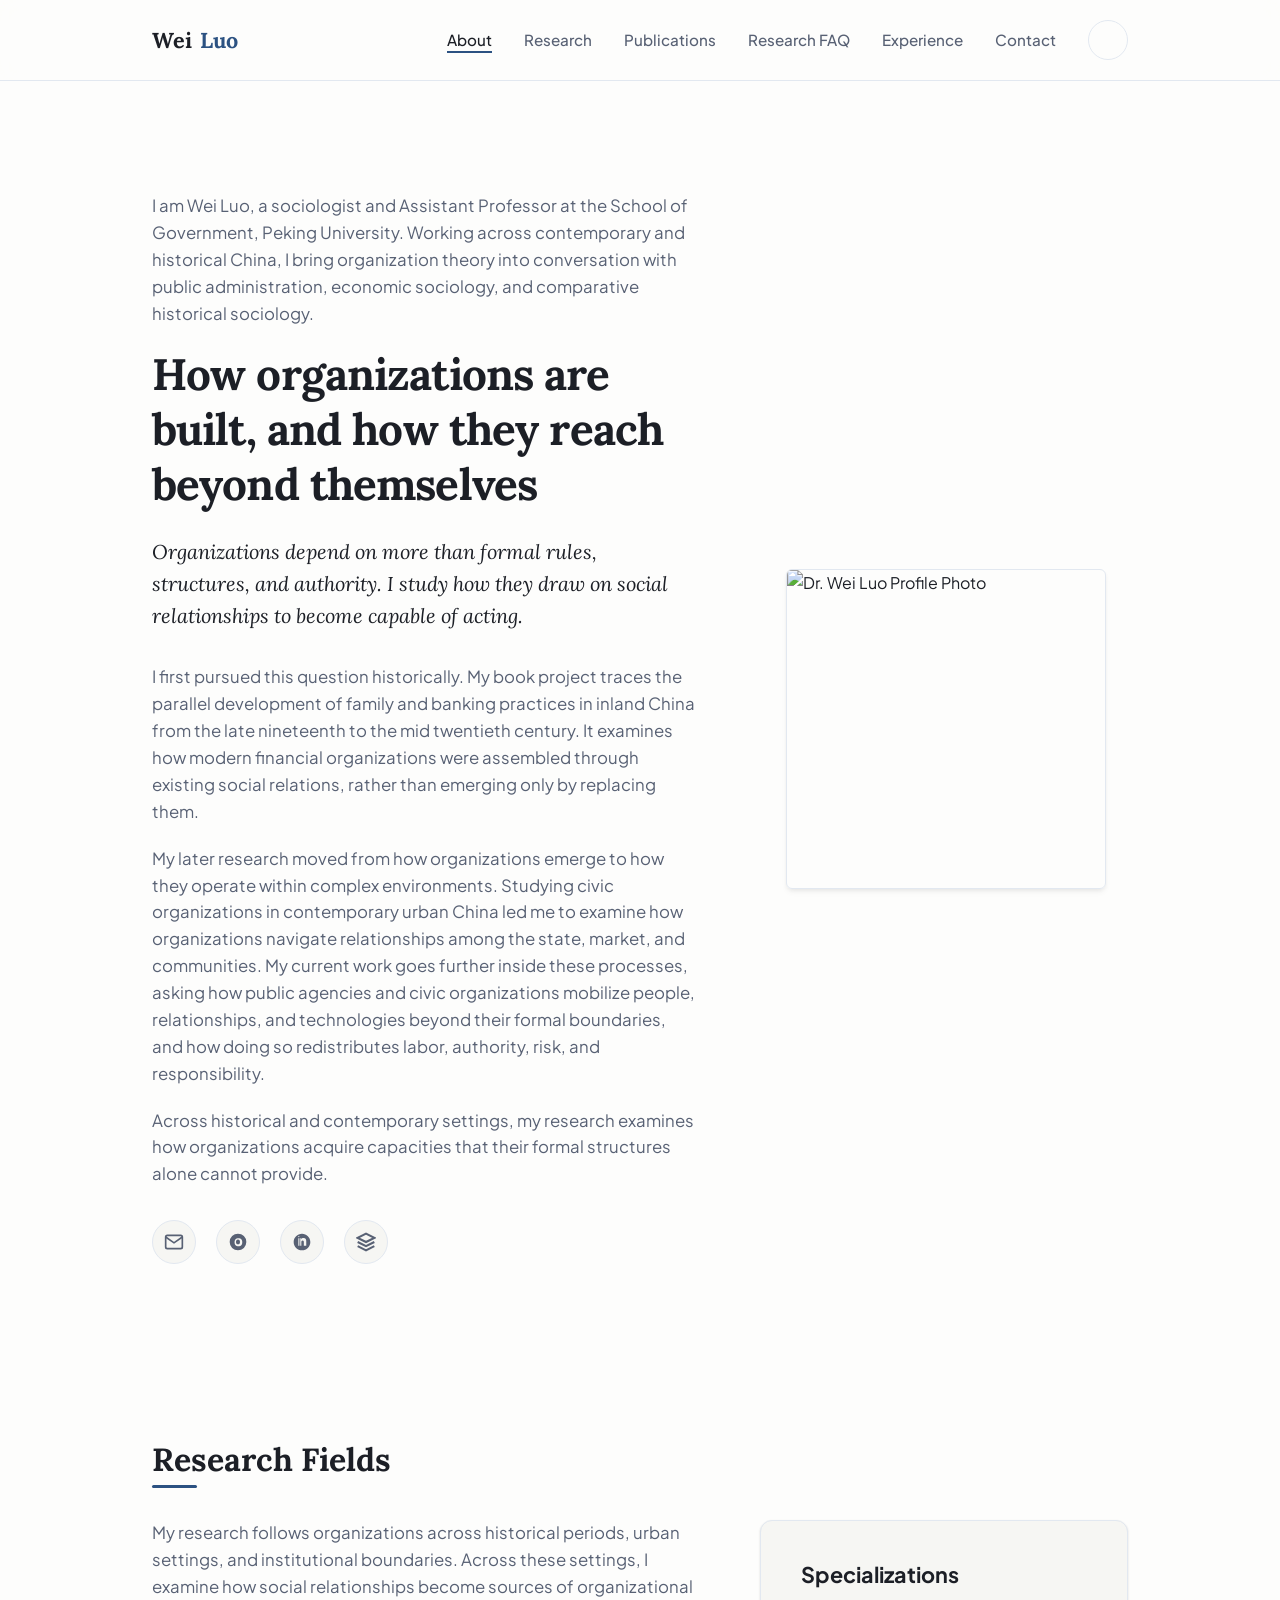
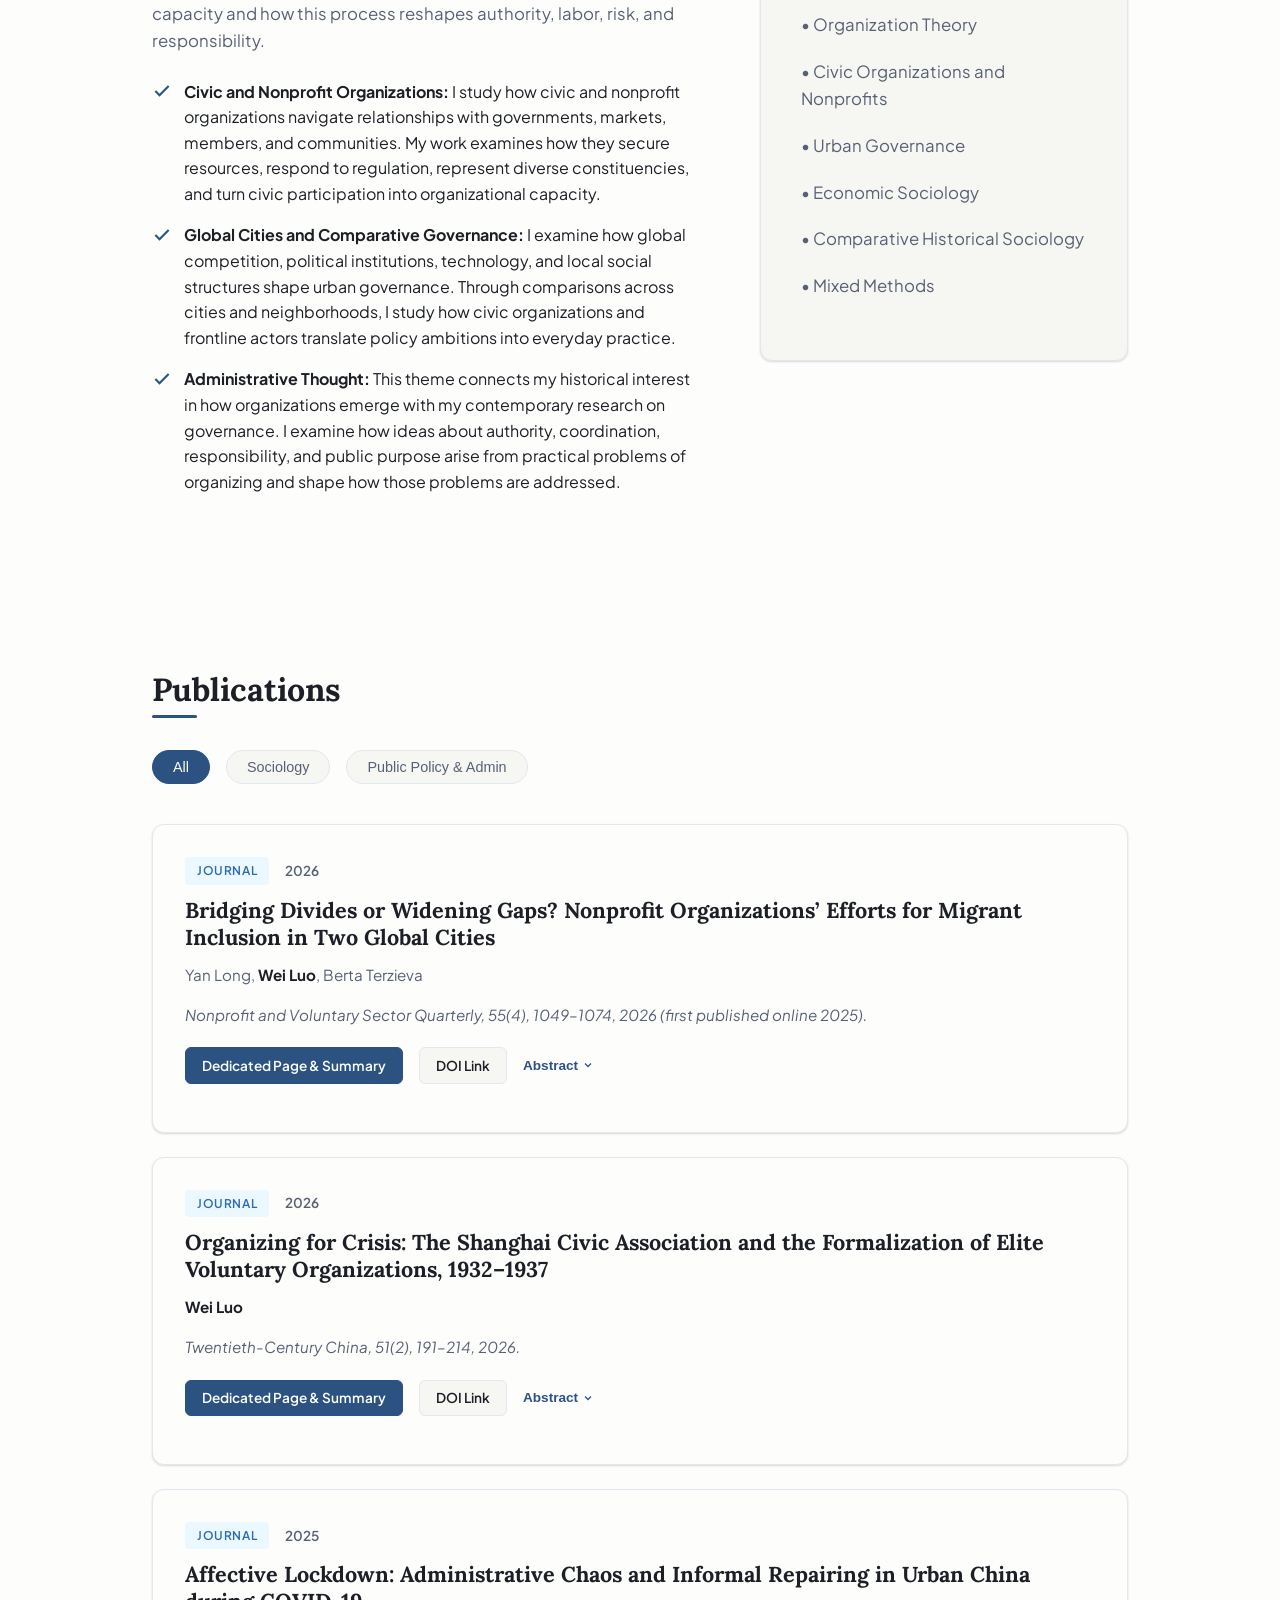
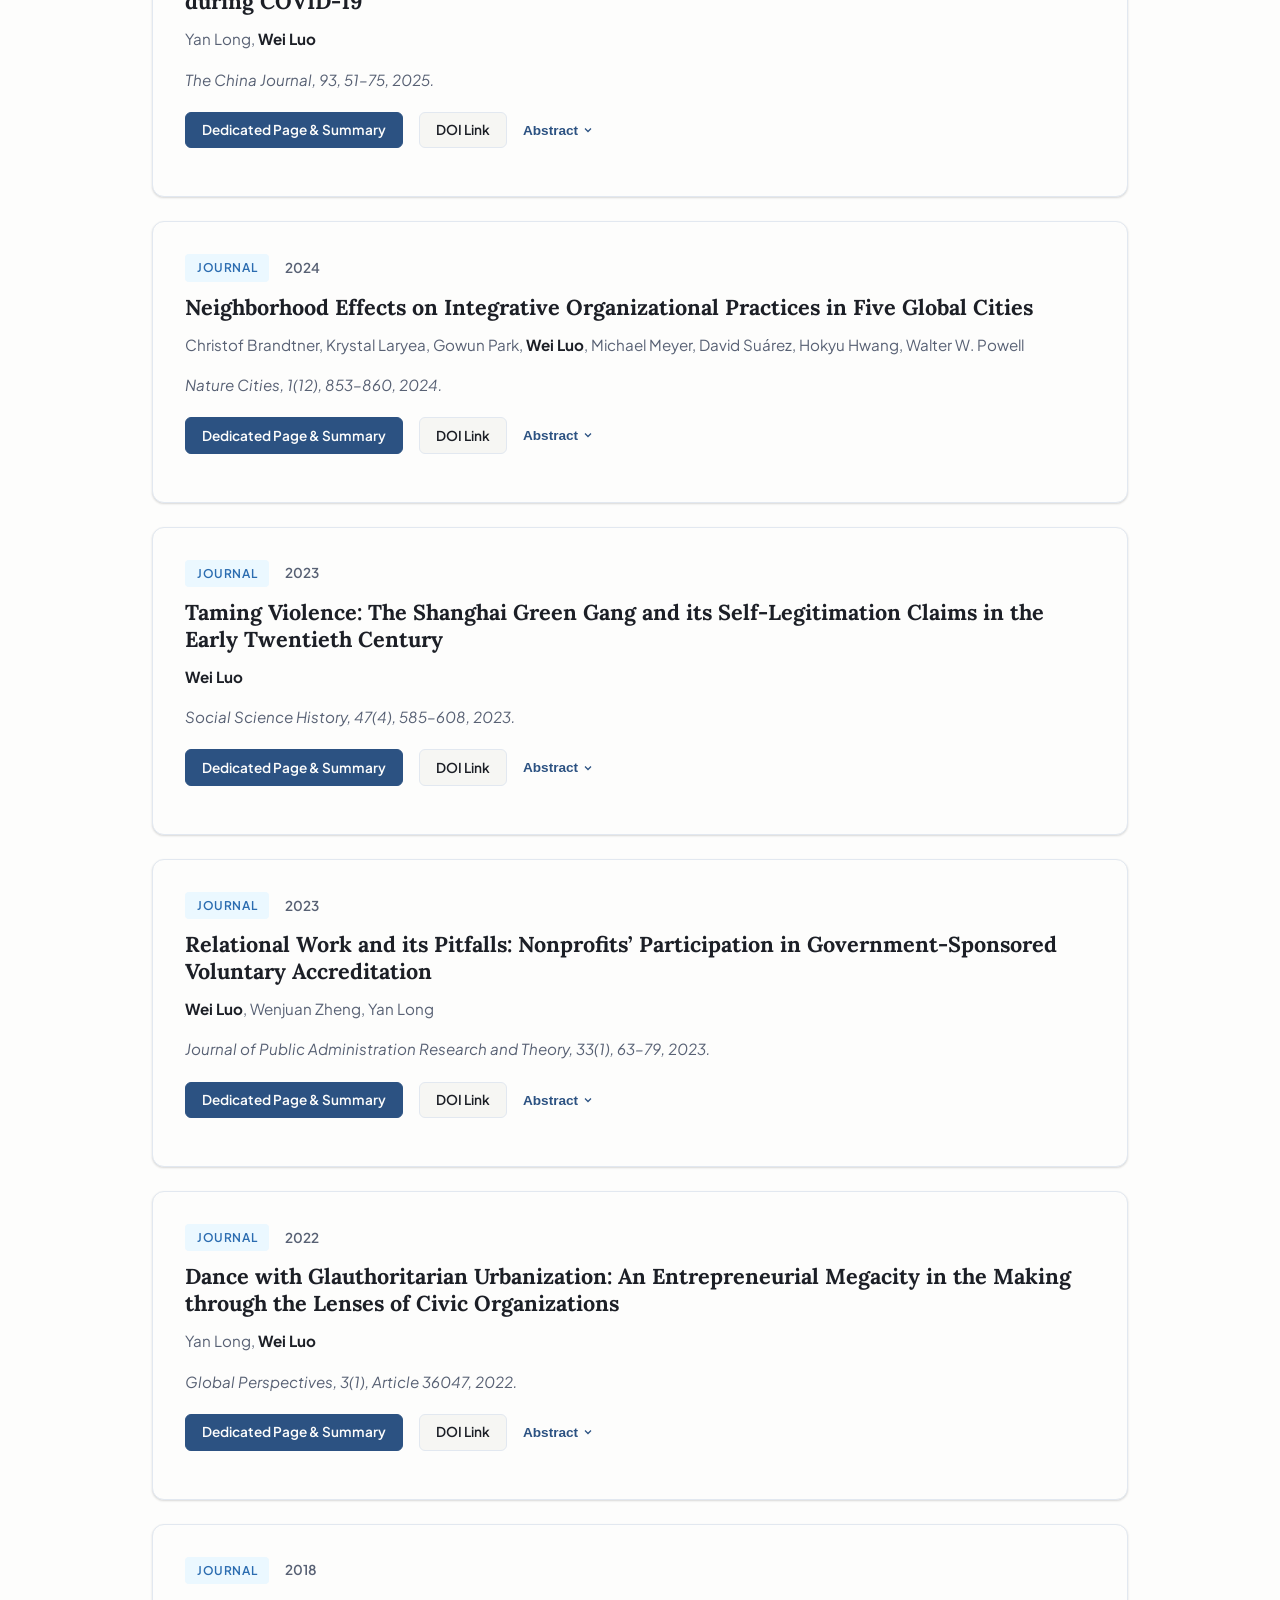
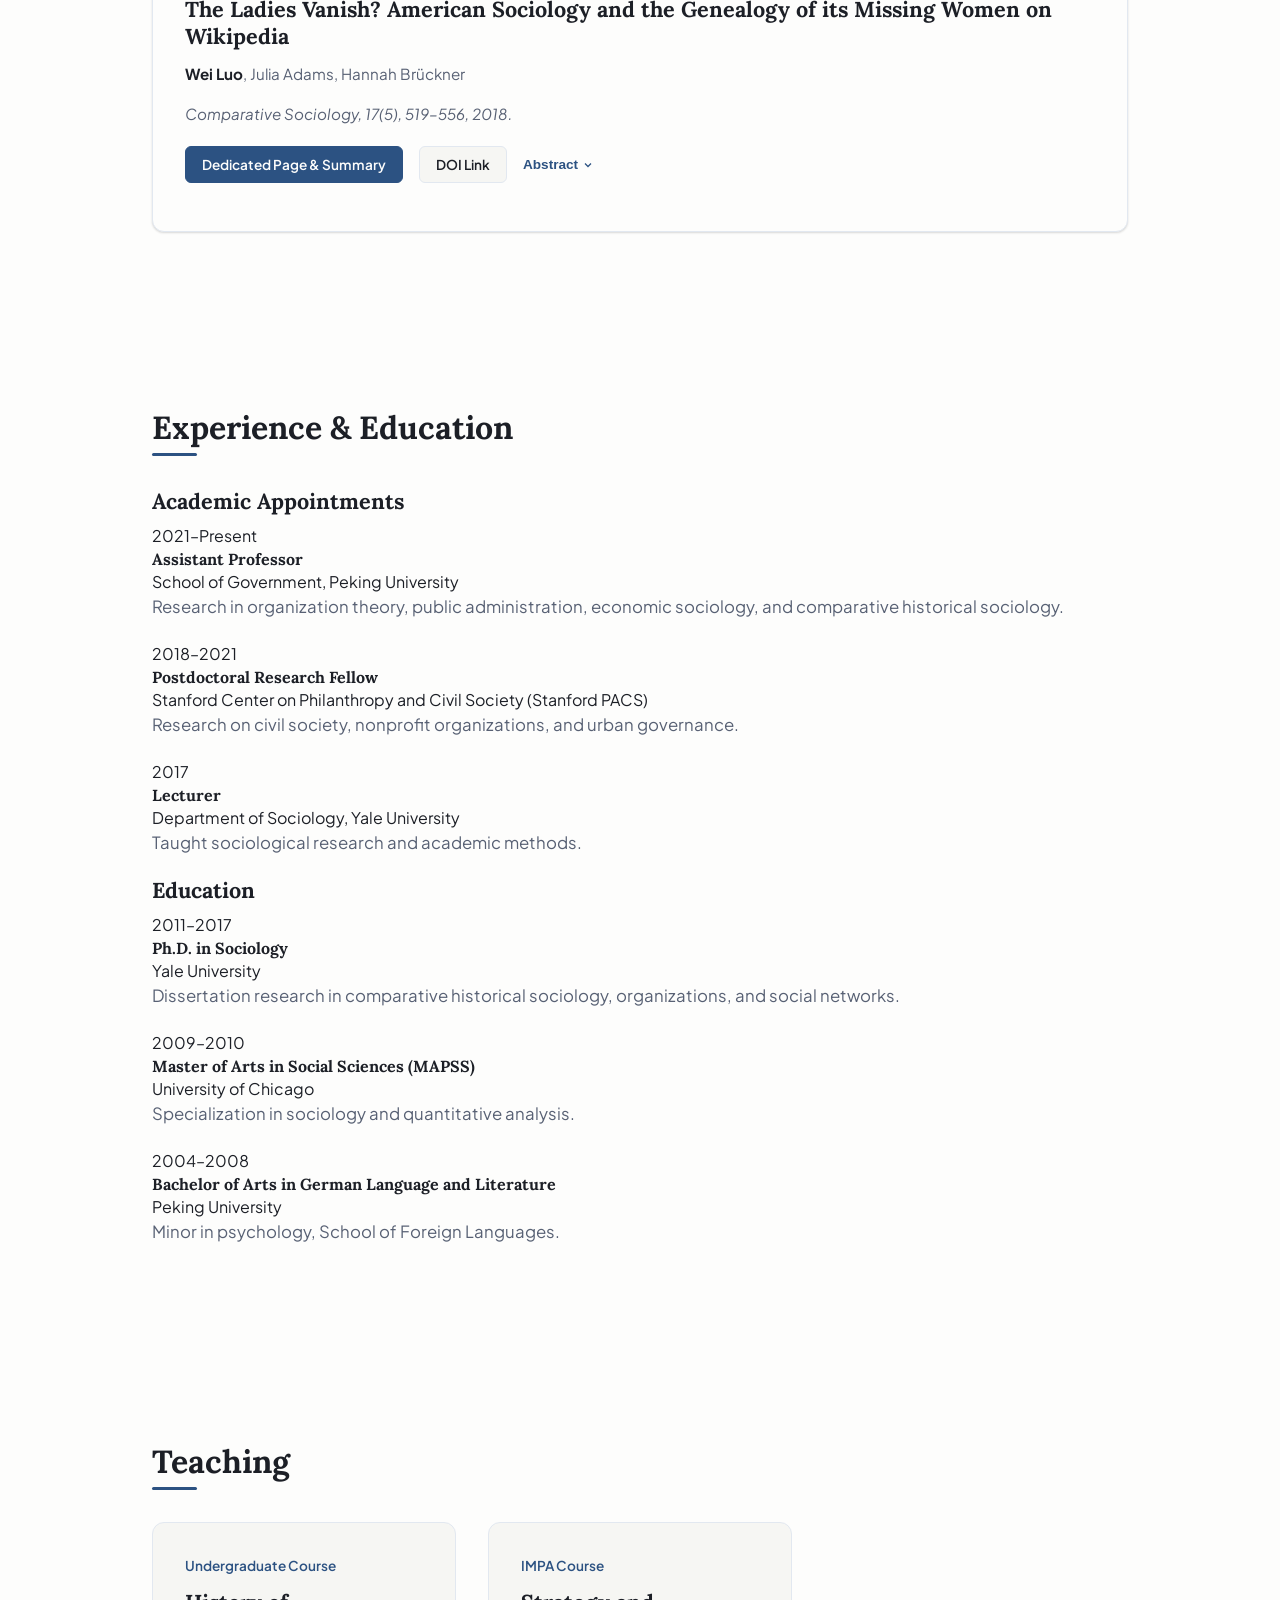
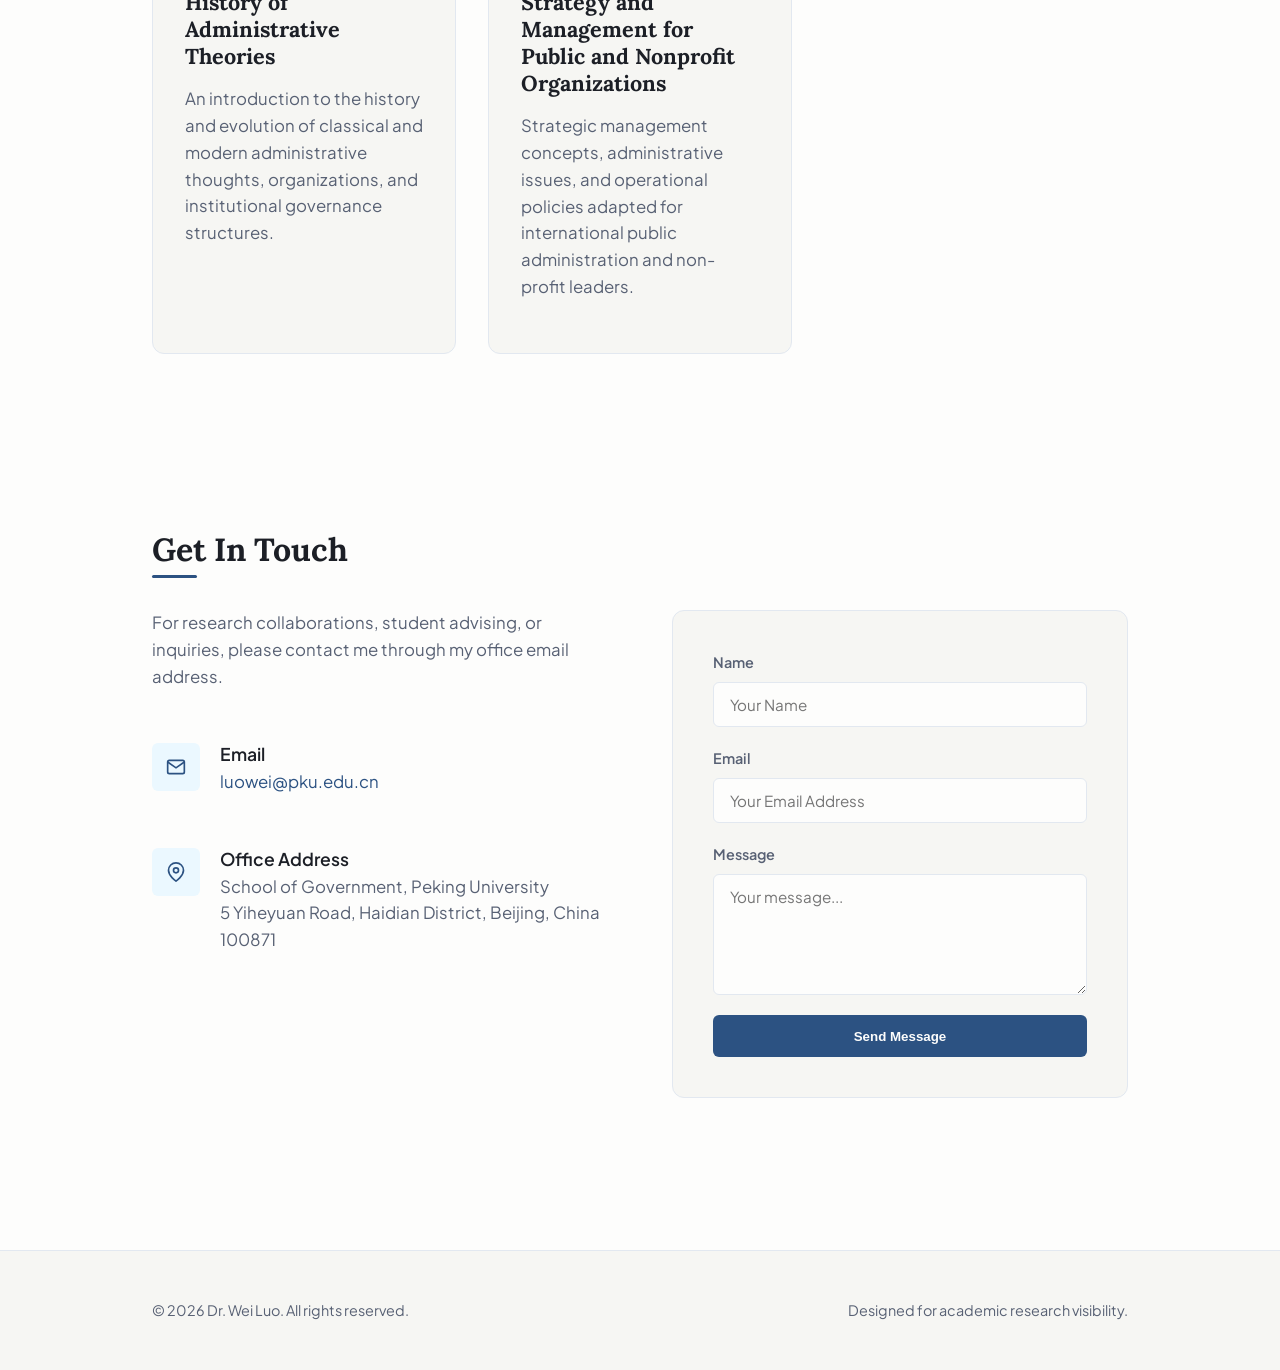
==== commit 9547124b: "Use classic academic experience layout" ====
--- a/index.html
+++ b/index.html
@@ -387,68 +387,72 @@
       </div>
     </section>
 
-    <!-- Experience Timeline Section -->
+    <!-- Experience and Education Section -->
     <section id="experience">
-      <h2>Experience & Education</h2>
-      <div class="timeline">
-        
-        <!-- Timeline Item 1 -->
-        <div class="timeline-item left">
-          <div class="timeline-content">
-            <div class="timeline-date">2021 - Present</div>
-            <h3>Assistant Professor & Researcher</h3>
-            <div class="timeline-institution">School of Government, Peking University</div>
-            <p>Conducting research in organization theory, public policy, and comparative historical sociology. Teaching courses in administrative theory.</p>
-          </div>
-        </div>
-
-        <!-- Timeline Item 2 -->
-        <div class="timeline-item right">
-          <div class="timeline-content">
-            <div class="timeline-date">2018 - 2021</div>
-            <h3>Postdoctoral Research Fellow</h3>
-            <div class="timeline-institution">Stanford Center on Philanthropy and Civil Society (Stanford PACS)</div>
-            <p>Researched global non-profit networks, organizational systems, and rating mechanisms under mixed methodologies.</p>
-          </div>
-        </div>
-
-        <!-- Timeline Item 3 -->
-        <div class="timeline-item left">
-          <div class="timeline-content">
-            <div class="timeline-date">2017</div>
-            <h3>Lecturer</h3>
-            <div class="timeline-institution">Department of Sociology, Yale University</div>
-            <p>Taught sociological research and academic methods within the sociology department.</p>
-          </div>
-        </div>
-
-        <!-- Timeline Item 4 -->
-        <div class="timeline-item right">
-          <div class="timeline-content">
-            <div class="timeline-date">2011 - 2017</div>
-            <h3>Ph.D. in Sociology</h3>
-            <div class="timeline-institution">Yale University</div>
-            <p>Dissertation research in comparative historical organizations and social networks.</p>
-          </div>
-        </div>
-
-        <!-- Timeline Item 5 -->
-        <div class="timeline-item left">
-          <div class="timeline-content">
-            <div class="timeline-date">2009 - 2010</div>
-            <h3>Master of Arts in Social Sciences (MAPSS)</h3>
-            <div class="timeline-institution">University of Chicago</div>
-            <p>Specialization in Sociology and quantitative analysis.</p>
-          </div>
-        </div>
-
-        <!-- Timeline Item 6 -->
-        <div class="timeline-item right">
-          <div class="timeline-content">
-            <div class="timeline-date">2004 - 2008</div>
-            <h3>Bachelor of Arts in German Language and Literature</h3>
-            <div class="timeline-institution">Peking University</div>
-            <p>Minor: Bachelor of Science in Psychology. School of Foreign Languages.</p>
+      <h2>Experience &amp; Education</h2>
+      <div class="academic-records">
+
+        <div class="academic-group">
+          <h3>Academic Appointments</h3>
+          <div class="academic-list">
+            <div class="academic-item">
+              <div class="academic-date">2021–Present</div>
+              <div class="academic-entry">
+                <h4>Assistant Professor</h4>
+                <div class="academic-institution">School of Government, Peking University</div>
+                <p class="academic-note">Research in organization theory, public administration, economic sociology, and comparative historical sociology.</p>
+              </div>
+            </div>
+
+            <div class="academic-item">
+              <div class="academic-date">2018–2021</div>
+              <div class="academic-entry">
+                <h4>Postdoctoral Research Fellow</h4>
+                <div class="academic-institution">Stanford Center on Philanthropy and Civil Society (Stanford PACS)</div>
+                <p class="academic-note">Research on civil society, nonprofit organizations, and urban governance.</p>
+              </div>
+            </div>
+
+            <div class="academic-item">
+              <div class="academic-date">2017</div>
+              <div class="academic-entry">
+                <h4>Lecturer</h4>
+                <div class="academic-institution">Department of Sociology, Yale University</div>
+                <p class="academic-note">Taught sociological research and academic methods.</p>
+              </div>
+            </div>
+          </div>
+        </div>
+
+        <div class="academic-group">
+          <h3>Education</h3>
+          <div class="academic-list">
+            <div class="academic-item">
+              <div class="academic-date">2011–2017</div>
+              <div class="academic-entry">
+                <h4>Ph.D. in Sociology</h4>
+                <div class="academic-institution">Yale University</div>
+                <p class="academic-note">Dissertation research in comparative historical sociology, organizations, and social networks.</p>
+              </div>
+            </div>
+
+            <div class="academic-item">
+              <div class="academic-date">2009–2010</div>
+              <div class="academic-entry">
+                <h4>Master of Arts in Social Sciences (MAPSS)</h4>
+                <div class="academic-institution">University of Chicago</div>
+                <p class="academic-note">Specialization in sociology and quantitative analysis.</p>
+              </div>
+            </div>
+
+            <div class="academic-item">
+              <div class="academic-date">2004–2008</div>
+              <div class="academic-entry">
+                <h4>Bachelor of Arts in German Language and Literature</h4>
+                <div class="academic-institution">Peking University</div>
+                <p class="academic-note">Minor in psychology, School of Foreign Languages.</p>
+              </div>
+            </div>
           </div>
         </div>
 
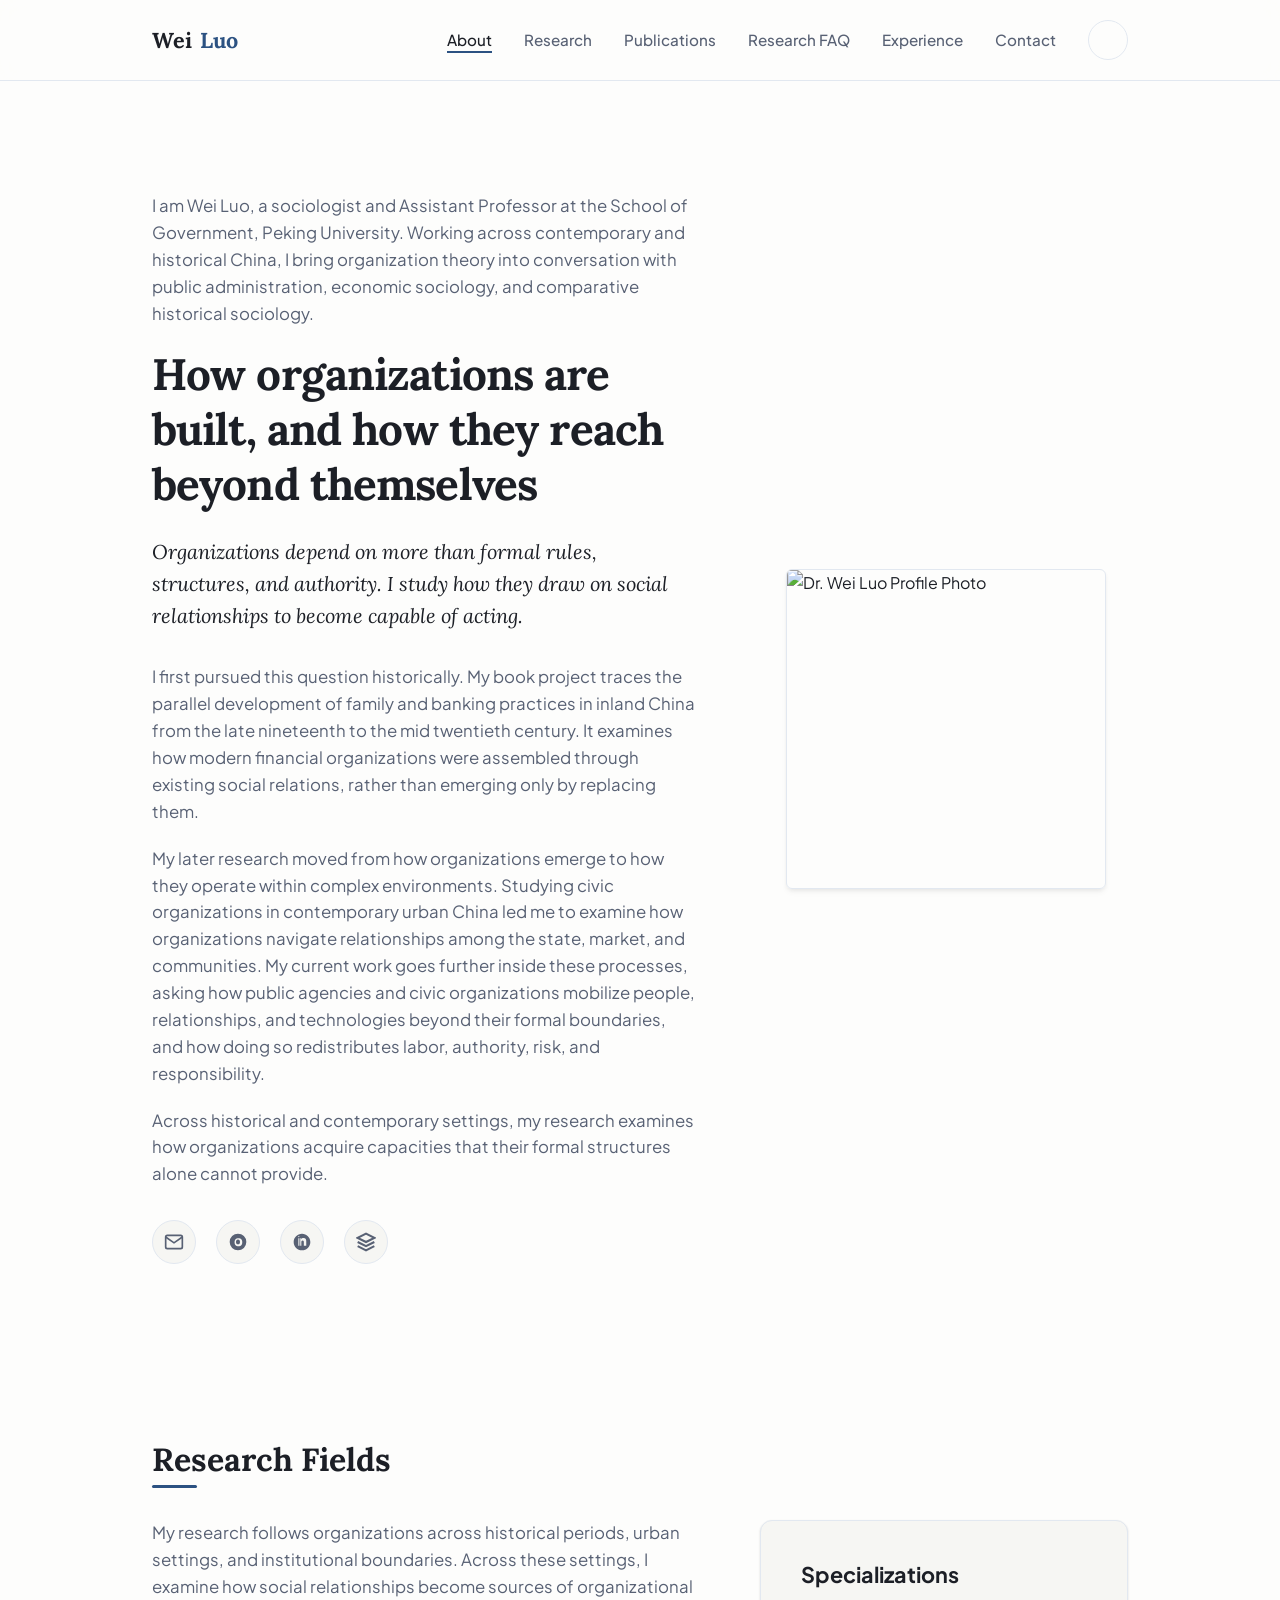
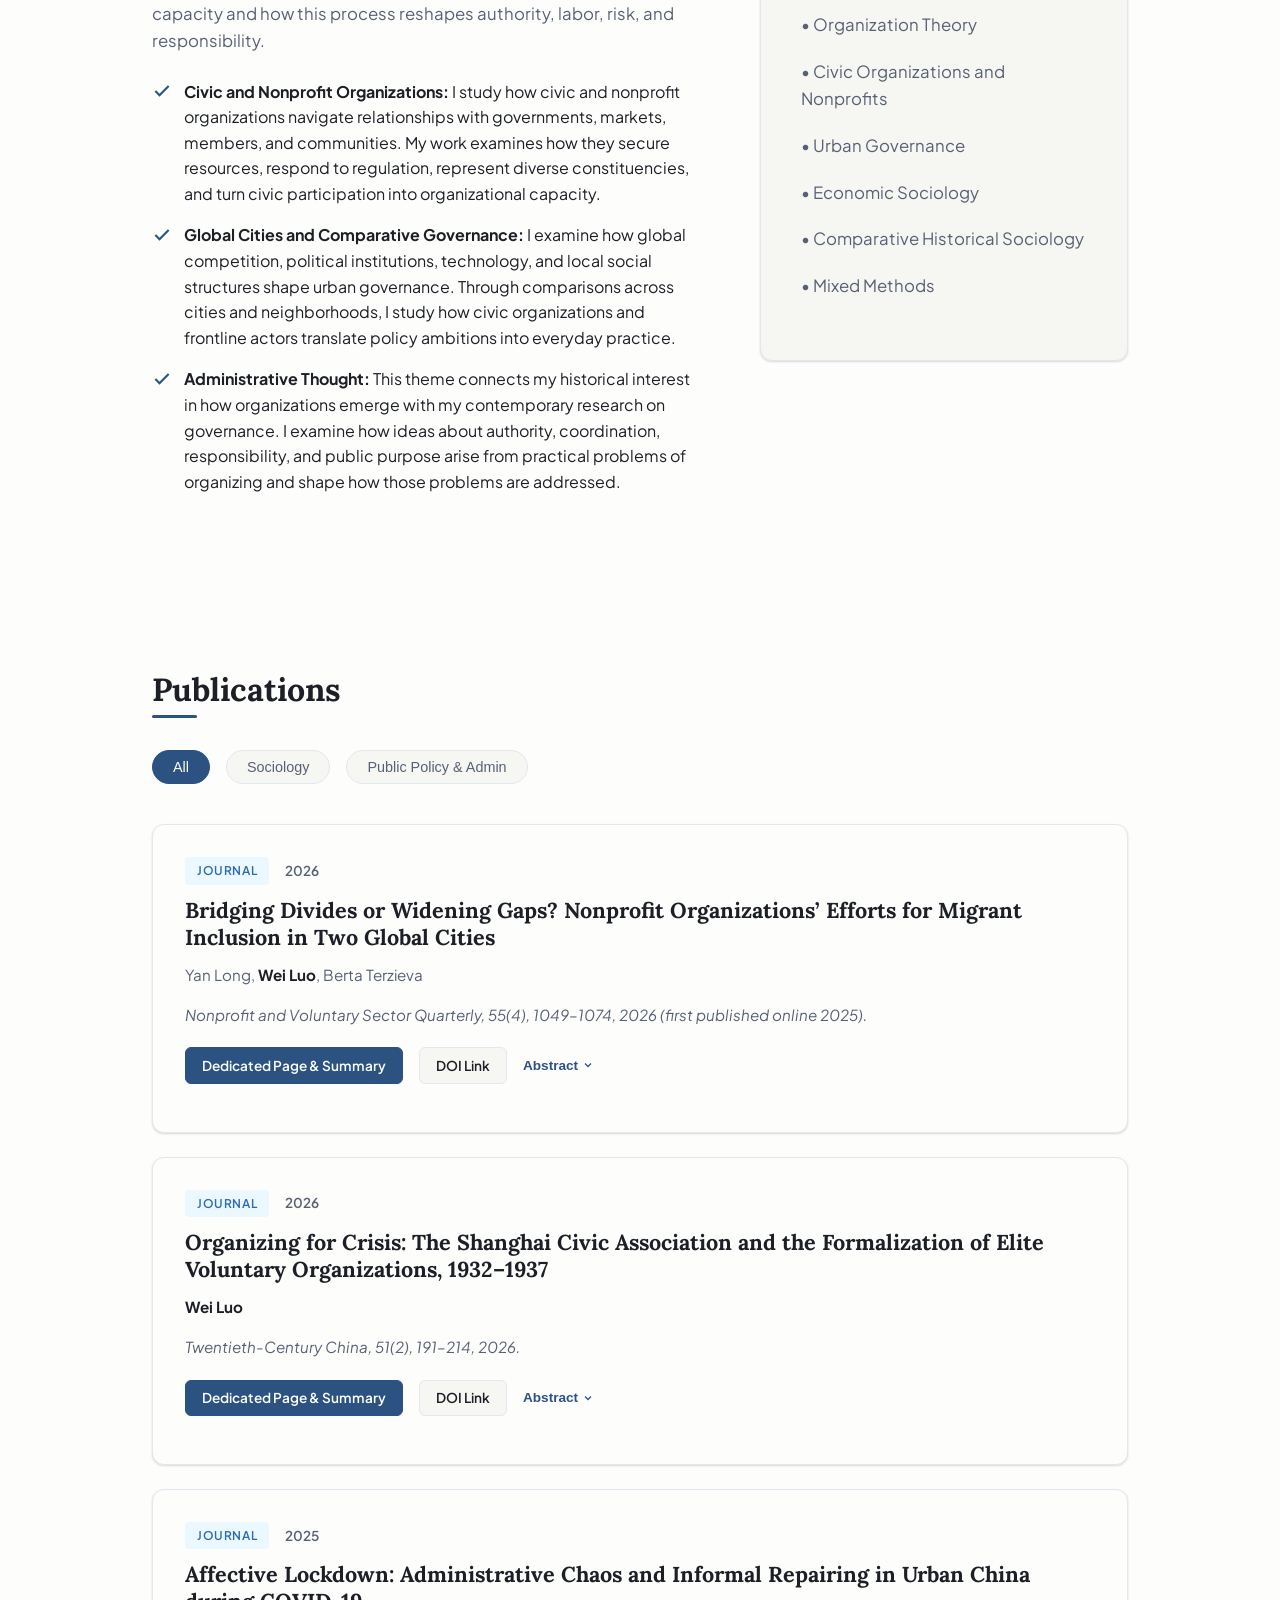
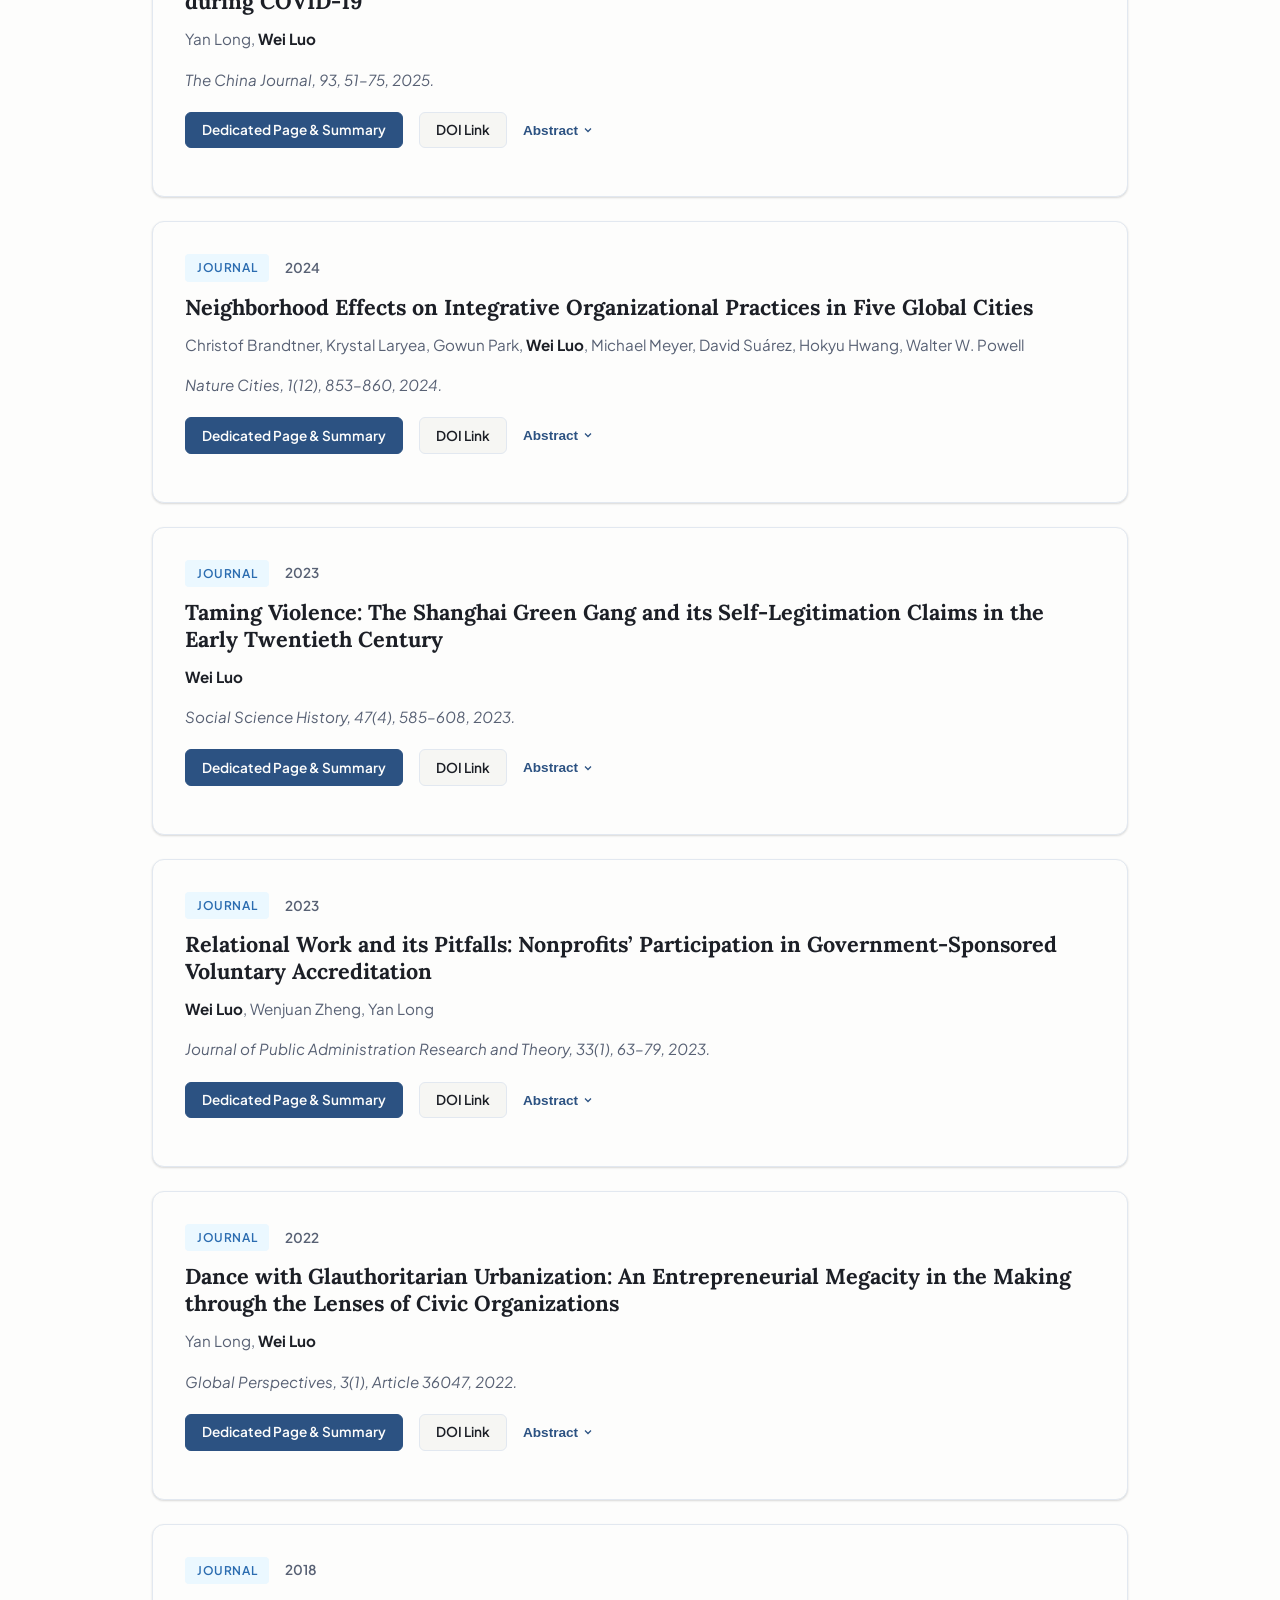
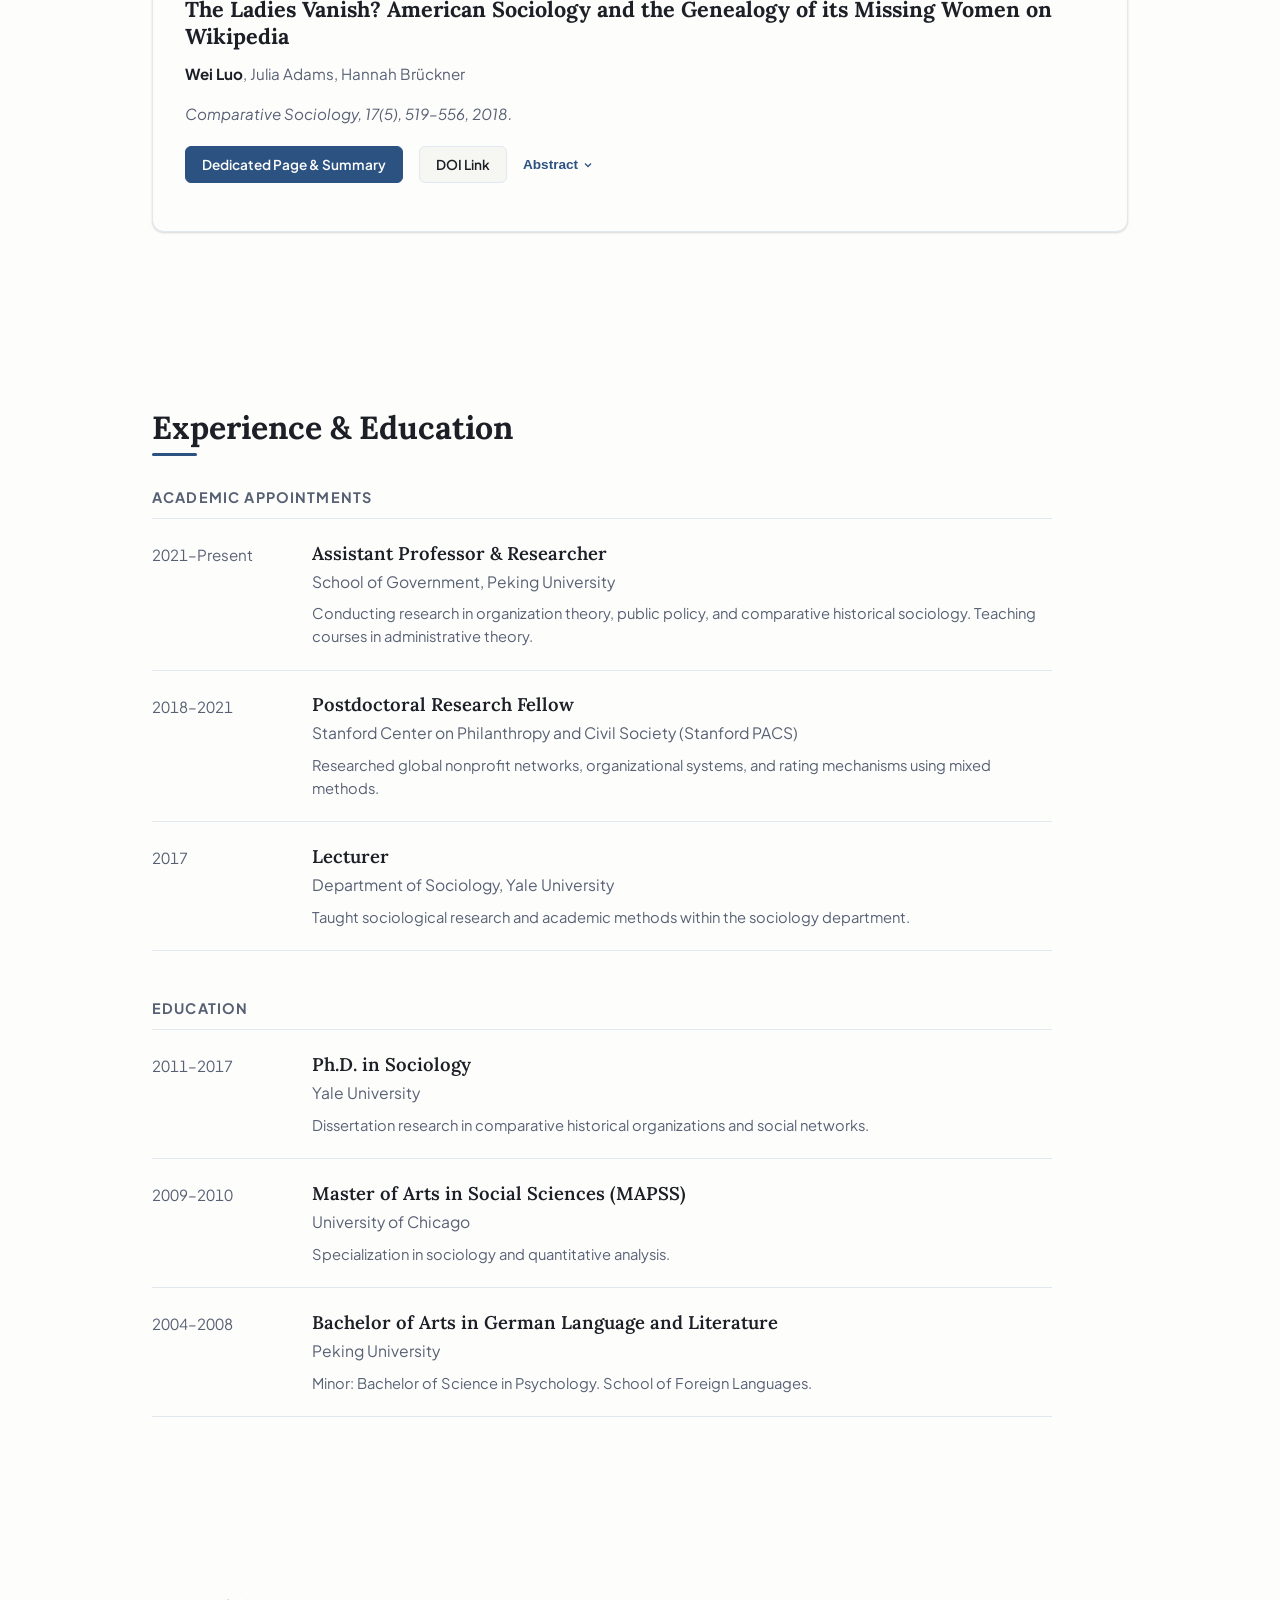
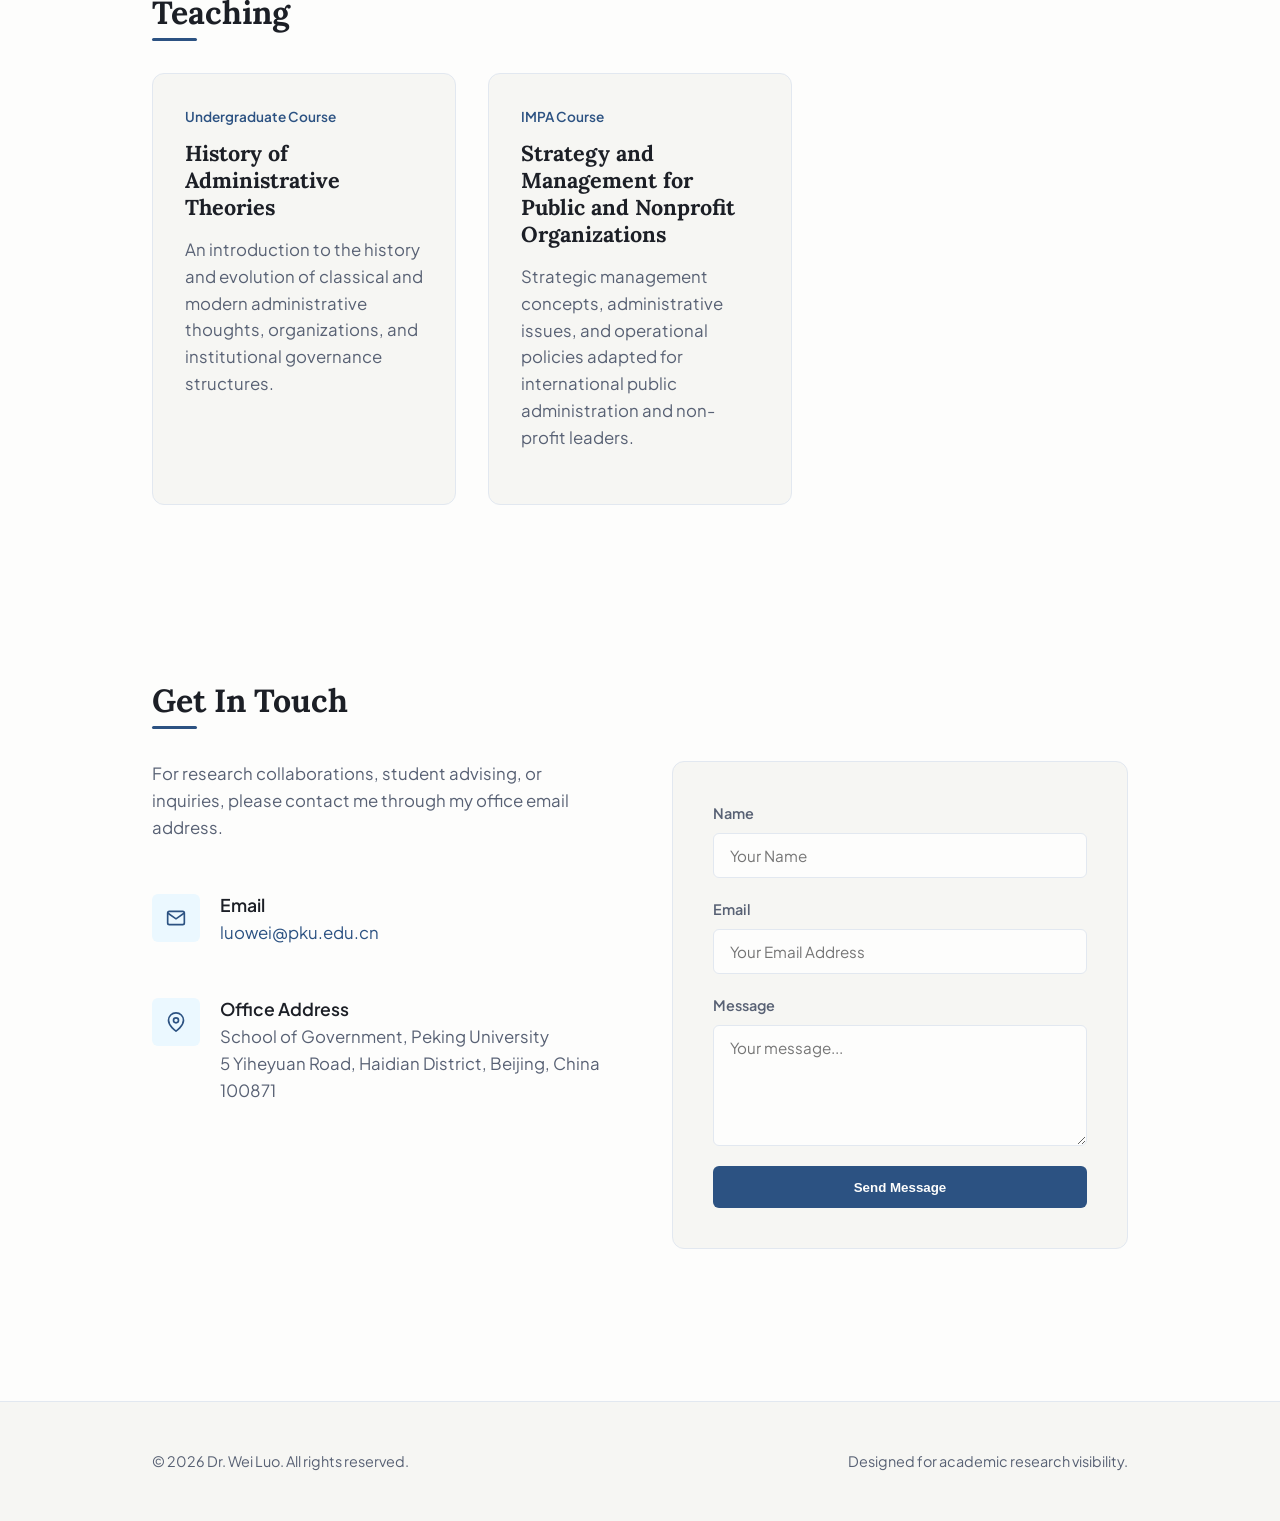
==== commit 96ea63ed: "Preserve experience and education details" ====
--- a/index.html
+++ b/index.html
@@ -398,9 +398,9 @@
             <div class="academic-item">
               <div class="academic-date">2021–Present</div>
               <div class="academic-entry">
-                <h4>Assistant Professor</h4>
+                <h4>Assistant Professor &amp; Researcher</h4>
                 <div class="academic-institution">School of Government, Peking University</div>
-                <p class="academic-note">Research in organization theory, public administration, economic sociology, and comparative historical sociology.</p>
+                <p class="academic-note">Conducting research in organization theory, public policy, and comparative historical sociology. Teaching courses in administrative theory.</p>
               </div>
             </div>
 
@@ -409,7 +409,7 @@
               <div class="academic-entry">
                 <h4>Postdoctoral Research Fellow</h4>
                 <div class="academic-institution">Stanford Center on Philanthropy and Civil Society (Stanford PACS)</div>
-                <p class="academic-note">Research on civil society, nonprofit organizations, and urban governance.</p>
+                <p class="academic-note">Researched global nonprofit networks, organizational systems, and rating mechanisms using mixed methods.</p>
               </div>
             </div>
 
@@ -418,7 +418,7 @@
               <div class="academic-entry">
                 <h4>Lecturer</h4>
                 <div class="academic-institution">Department of Sociology, Yale University</div>
-                <p class="academic-note">Taught sociological research and academic methods.</p>
+                <p class="academic-note">Taught sociological research and academic methods within the sociology department.</p>
               </div>
             </div>
           </div>
@@ -432,7 +432,7 @@
               <div class="academic-entry">
                 <h4>Ph.D. in Sociology</h4>
                 <div class="academic-institution">Yale University</div>
-                <p class="academic-note">Dissertation research in comparative historical sociology, organizations, and social networks.</p>
+                <p class="academic-note">Dissertation research in comparative historical organizations and social networks.</p>
               </div>
             </div>
 
@@ -450,7 +450,7 @@
               <div class="academic-entry">
                 <h4>Bachelor of Arts in German Language and Literature</h4>
                 <div class="academic-institution">Peking University</div>
-                <p class="academic-note">Minor in psychology, School of Foreign Languages.</p>
+                <p class="academic-note">Minor: Bachelor of Science in Psychology. School of Foreign Languages.</p>
               </div>
             </div>
           </div>
--- a/styles.css
+++ b/styles.css
@@ -560,89 +560,74 @@
   border: 1px solid var(--border);
 }
 
-/* Teaching and Research Experience Timeline */
-.timeline {
-  position: relative;
-  max-width: 800px;
-  margin: 0 auto;
-}
-
-.timeline::after {
-  content: '';
-  position: absolute;
-  width: 2px;
-  background-color: var(--border);
-  top: 0;
-  bottom: 0;
-  left: 50%;
-  margin-left: -1px;
-}
-
-.timeline-item {
-  padding: 10px 40px;
-  position: relative;
-  background-color: inherit;
-  width: 50%;
-}
-
-.timeline-item::after {
-  content: '';
-  position: absolute;
-  width: 16px;
-  height: 16px;
-  right: -8px;
-  background-color: var(--bg-primary);
-  border: 4px solid var(--accent);
-  top: 15px;
-  border-radius: 50%;
-  z-index: 1;
-  transition: var(--transition);
-}
-
-.timeline-item:hover::after {
-  background-color: var(--accent);
-  transform: scale(1.2);
-}
-
-.left {
-  left: 0;
-}
-
-.right {
-  left: 50%;
-}
-
-.right::after {
-  left: -8px;
-}
-
-.timeline-content {
-  padding: 1.75rem;
-  background-color: var(--bg-secondary);
-  position: relative;
-  border-radius: var(--radius-md);
-  border: 1px solid var(--border);
-  box-shadow: var(--shadow-sm);
-}
-
-.timeline-date {
+/* Academic appointments and education */
+.academic-records {
+  max-width: 900px;
+}
+
+.academic-group + .academic-group {
+  margin-top: 3rem;
+}
+
+.academic-group > h3 {
+  font-family: var(--font-sans);
+  font-size: 0.9rem;
   font-weight: 700;
-  color: var(--accent);
-  font-size: 0.9rem;
-  margin-bottom: 0.5rem;
-}
-
-.timeline-content h3 {
-  font-family: var(--font-sans);
-  font-weight: 700;
-  margin-bottom: 0.25rem;
-}
-
-.timeline-institution {
-  font-style: italic;
+  letter-spacing: 0.08em;
+  text-transform: uppercase;
+  color: var(--text-secondary);
+  margin-bottom: 0.75rem;
+}
+
+.academic-list {
+  border-top: 1px solid var(--border);
+}
+
+.academic-item {
+  display: grid;
+  grid-template-columns: 8rem minmax(0, 1fr);
+  gap: 2rem;
+  padding: 1.35rem 0;
+  border-bottom: 1px solid var(--border);
+}
+
+.academic-date {
+  color: var(--text-secondary);
   font-size: 0.95rem;
-  color: var(--text-secondary);
-  margin-bottom: 1rem;
+  font-variant-numeric: tabular-nums;
+  white-space: nowrap;
+  padding-top: 0.15rem;
+}
+
+.academic-entry h4 {
+  font-family: var(--font-serif);
+  font-size: 1.15rem;
+  font-weight: 600;
+  line-height: 1.35;
+  margin-bottom: 0.2rem;
+}
+
+.academic-institution {
+  color: var(--text-secondary);
+  font-size: 0.98rem;
+}
+
+.academic-note {
+  color: var(--text-secondary);
+  font-size: 0.92rem;
+  line-height: 1.55;
+  margin: 0.55rem 0 0;
+}
+
+@media (max-width: 600px) {
+  .academic-item {
+    grid-template-columns: 1fr;
+    gap: 0.35rem;
+  }
+
+  .academic-date {
+    padding-top: 0;
+  }
 }
 
 /* News Section */
@@ -821,21 +806,6 @@
     grid-template-columns: 1fr;
     gap: 2.5rem;
   }
-  /* Timeline shift to left */
-  .timeline::after {
-    left: 31px;
-  }
-  .timeline-item {
-    width: 100%;
-    padding-left: 70px;
-    padding-right: 25px;
-  }
-  .timeline-item.right {
-    left: 0%;
-  }
-  .timeline-item::after {
-    left: 23px;
-  }
 }
 
 @media (max-width: 600px) {
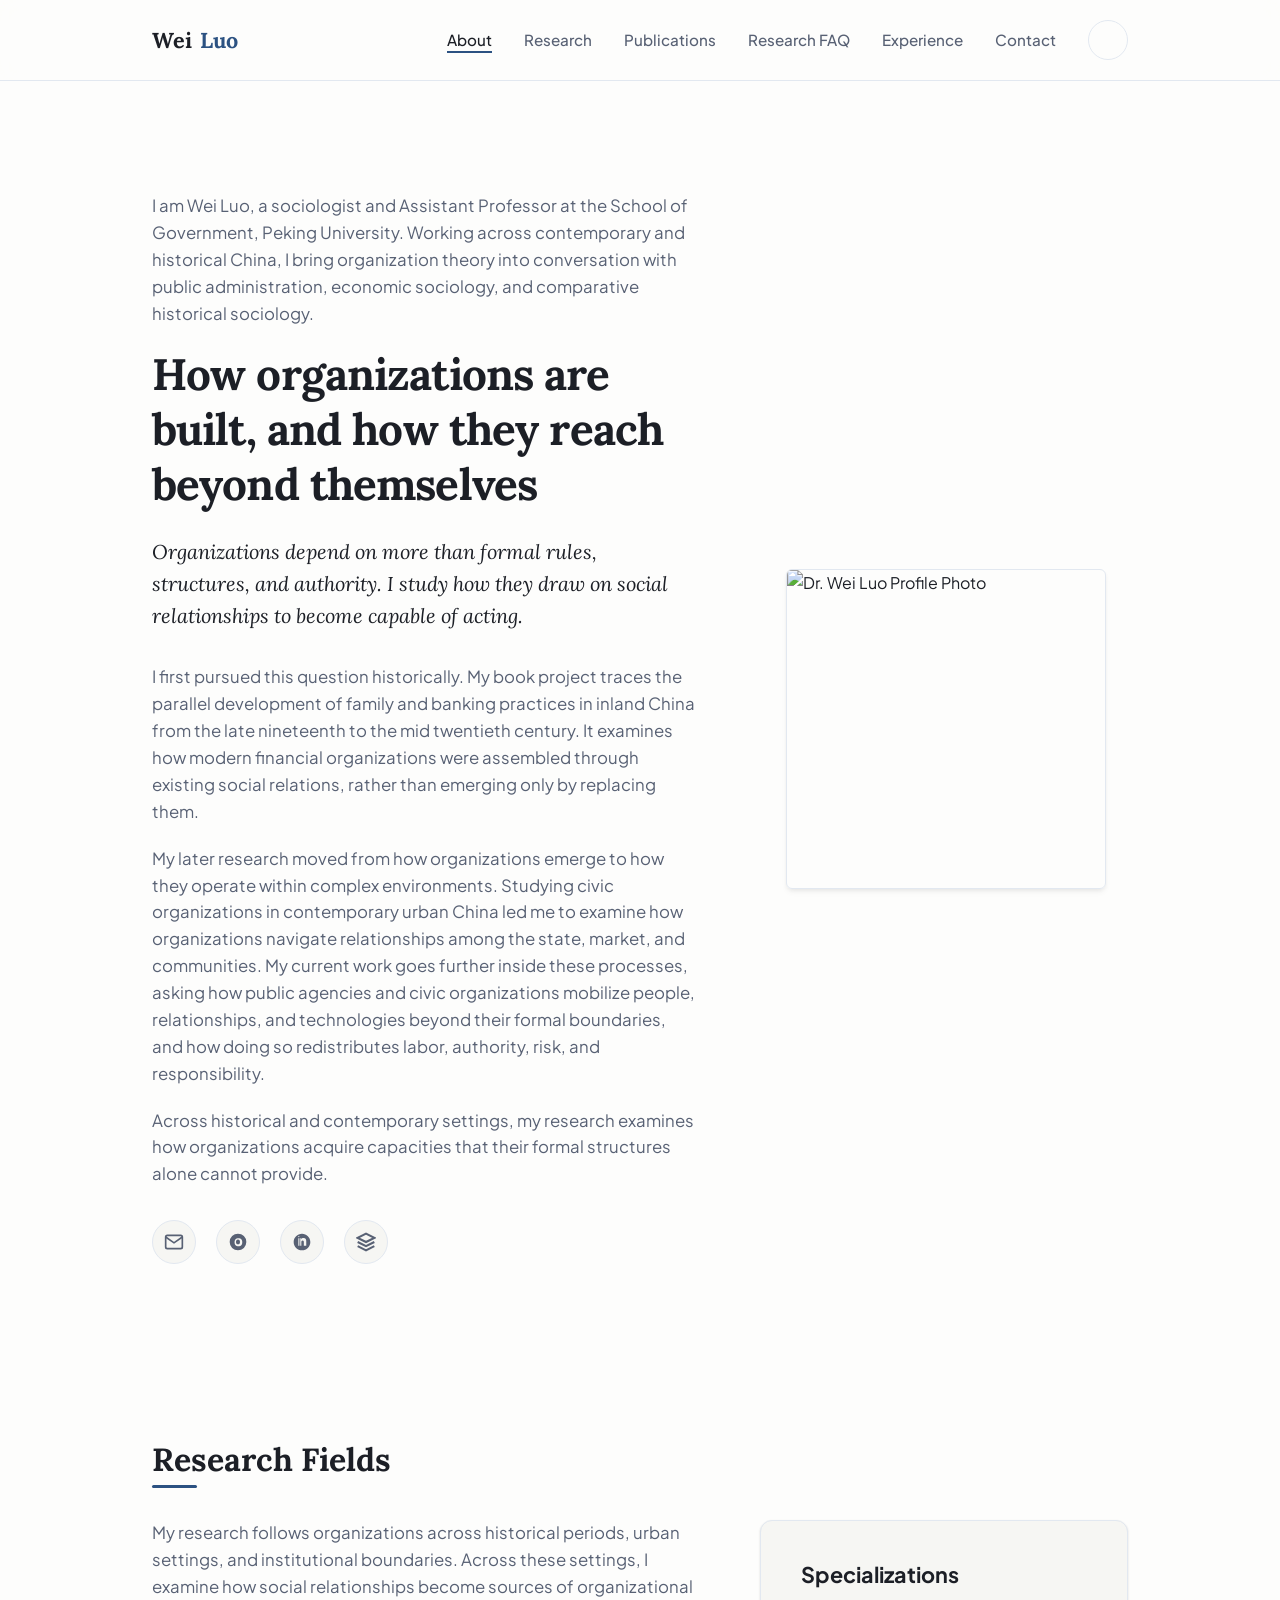
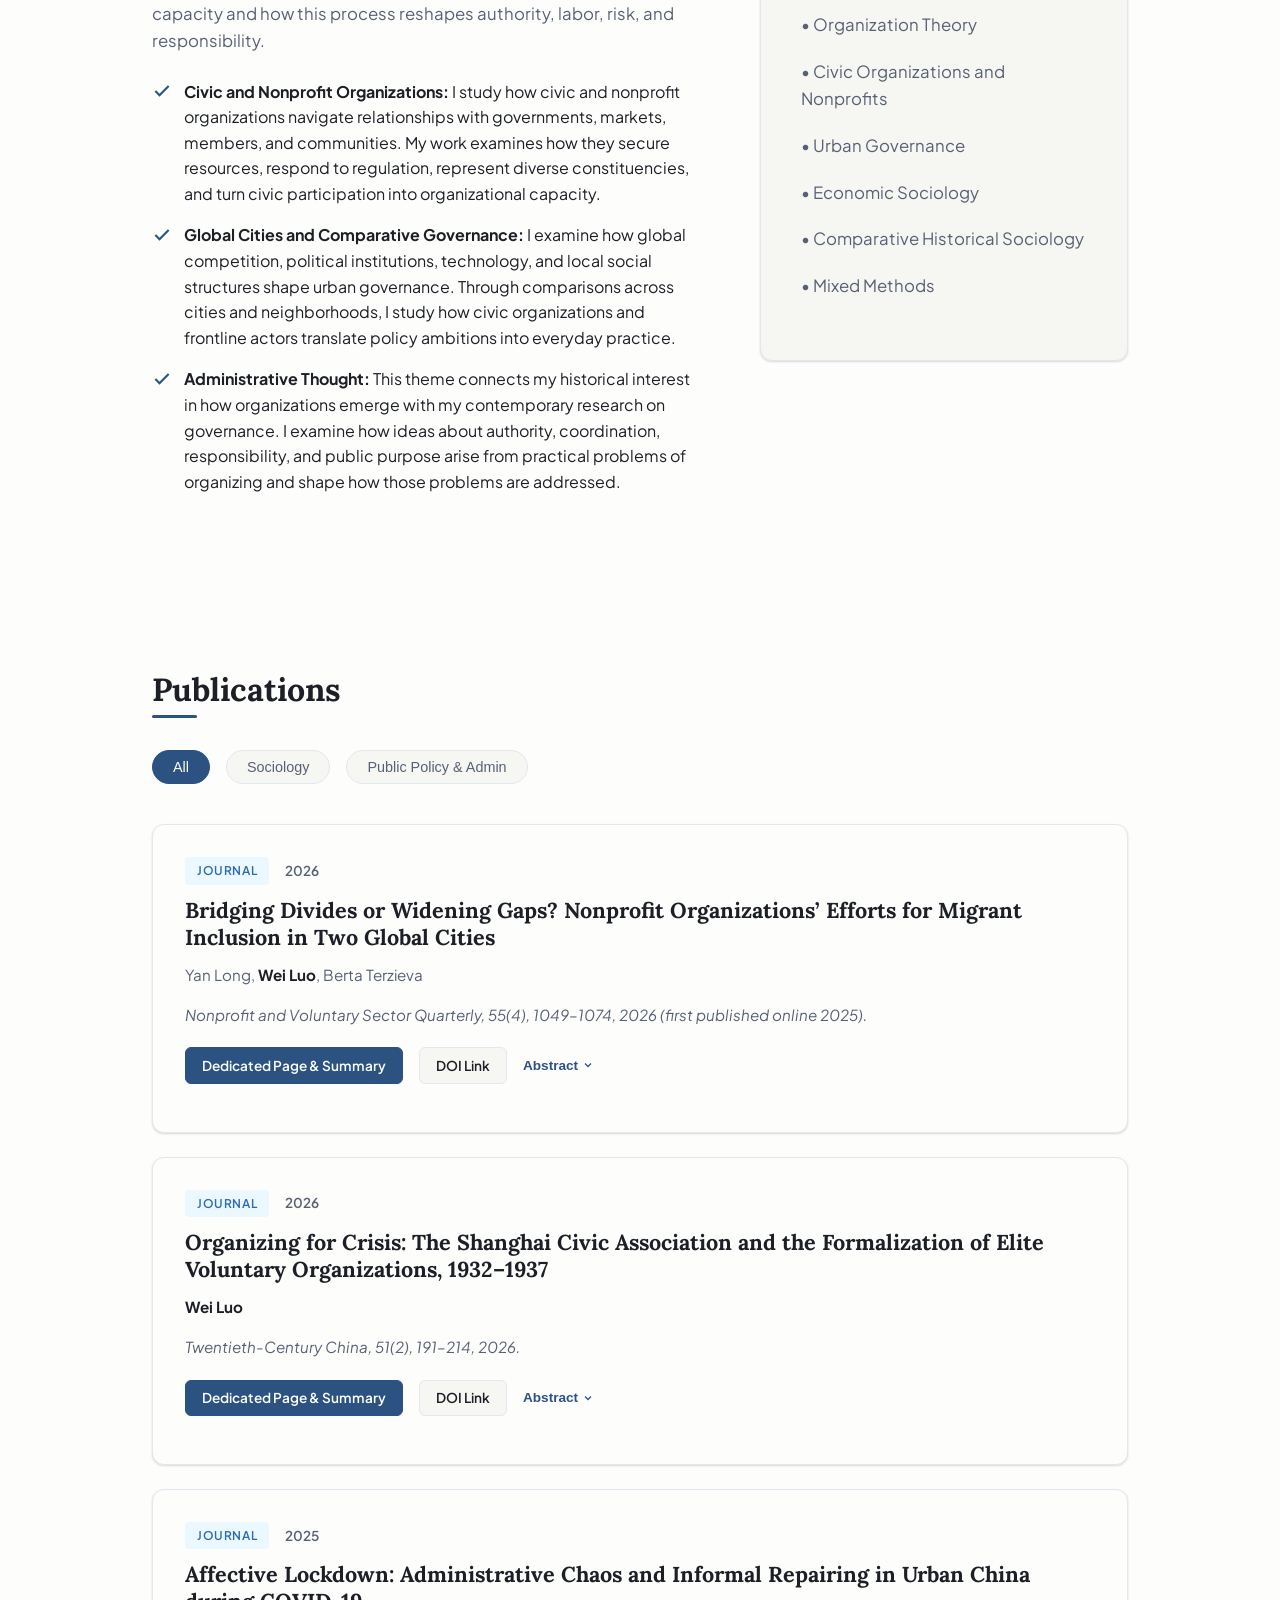
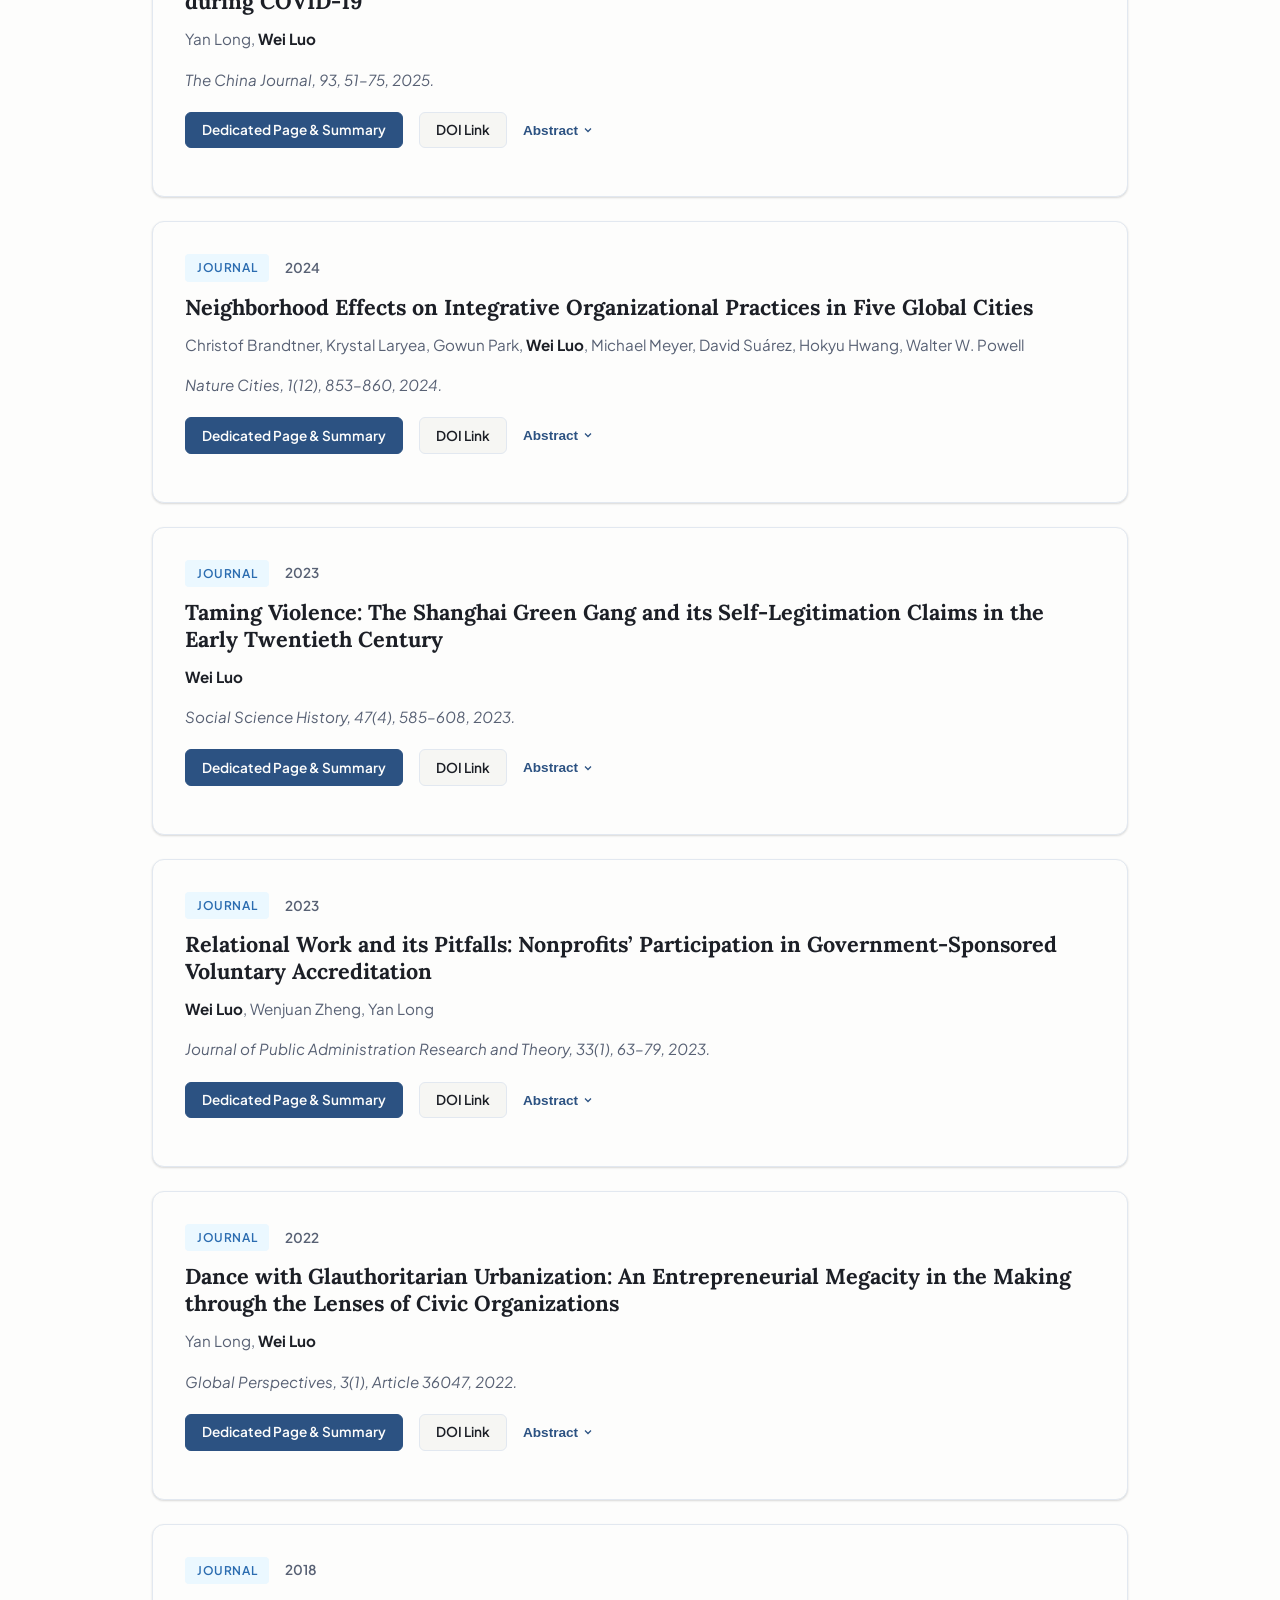
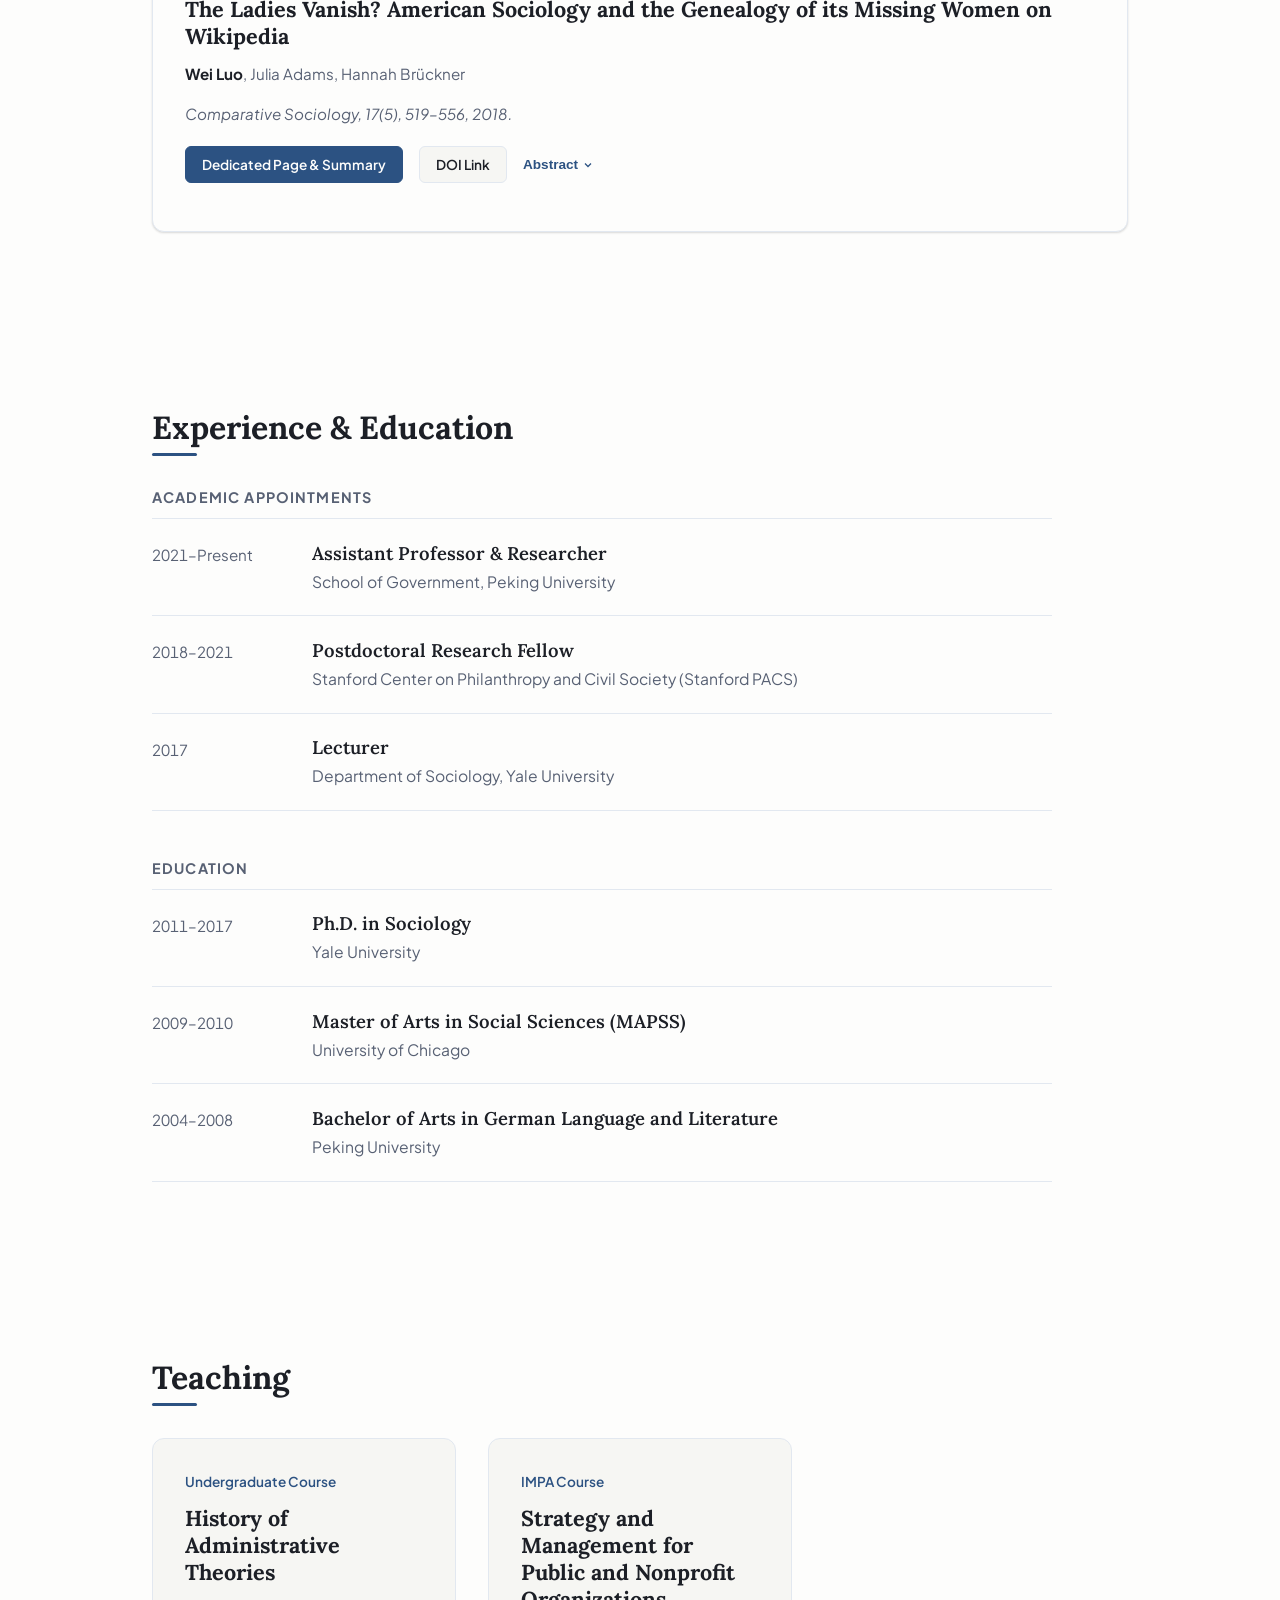
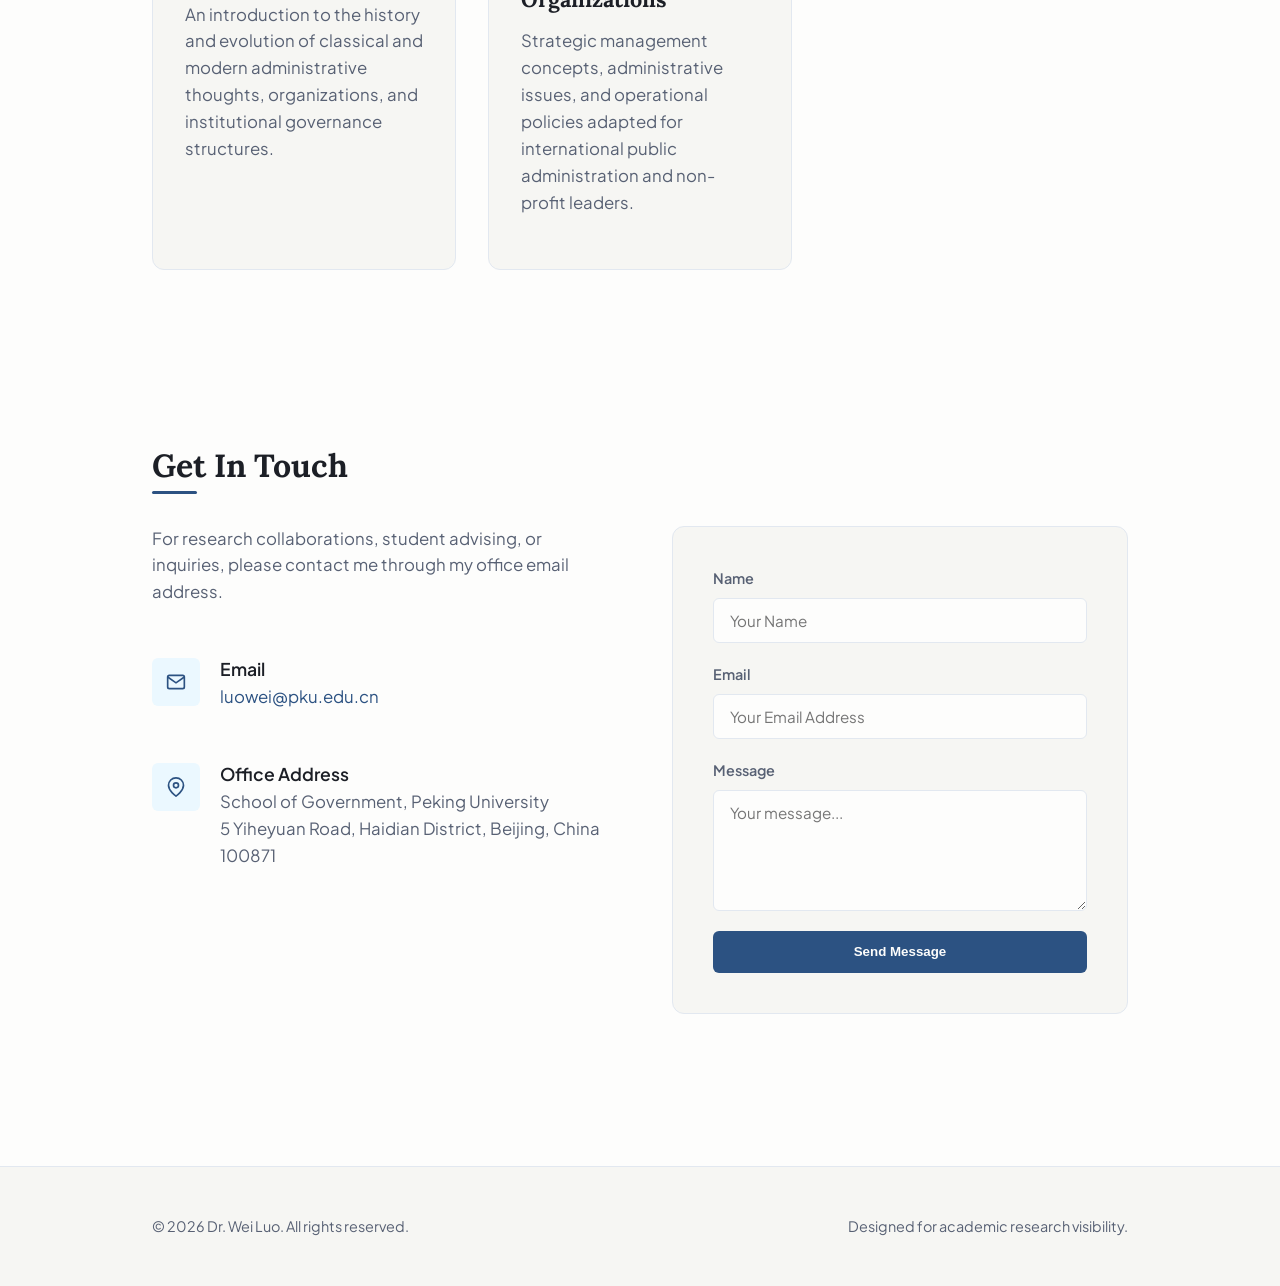
==== commit c3696dd2: "Remove experience and education descriptions" ====
--- a/index.html
+++ b/index.html
@@ -400,7 +400,6 @@
               <div class="academic-entry">
                 <h4>Assistant Professor &amp; Researcher</h4>
                 <div class="academic-institution">School of Government, Peking University</div>
-                <p class="academic-note">Conducting research in organization theory, public policy, and comparative historical sociology. Teaching courses in administrative theory.</p>
               </div>
             </div>
 
@@ -409,7 +408,6 @@
               <div class="academic-entry">
                 <h4>Postdoctoral Research Fellow</h4>
                 <div class="academic-institution">Stanford Center on Philanthropy and Civil Society (Stanford PACS)</div>
-                <p class="academic-note">Researched global nonprofit networks, organizational systems, and rating mechanisms using mixed methods.</p>
               </div>
             </div>
 
@@ -418,7 +416,6 @@
               <div class="academic-entry">
                 <h4>Lecturer</h4>
                 <div class="academic-institution">Department of Sociology, Yale University</div>
-                <p class="academic-note">Taught sociological research and academic methods within the sociology department.</p>
               </div>
             </div>
           </div>
@@ -432,7 +429,6 @@
               <div class="academic-entry">
                 <h4>Ph.D. in Sociology</h4>
                 <div class="academic-institution">Yale University</div>
-                <p class="academic-note">Dissertation research in comparative historical organizations and social networks.</p>
               </div>
             </div>
 
@@ -441,7 +437,6 @@
               <div class="academic-entry">
                 <h4>Master of Arts in Social Sciences (MAPSS)</h4>
                 <div class="academic-institution">University of Chicago</div>
-                <p class="academic-note">Specialization in sociology and quantitative analysis.</p>
               </div>
             </div>
 
@@ -450,7 +445,6 @@
               <div class="academic-entry">
                 <h4>Bachelor of Arts in German Language and Literature</h4>
                 <div class="academic-institution">Peking University</div>
-                <p class="academic-note">Minor: Bachelor of Science in Psychology. School of Foreign Languages.</p>
               </div>
             </div>
           </div>
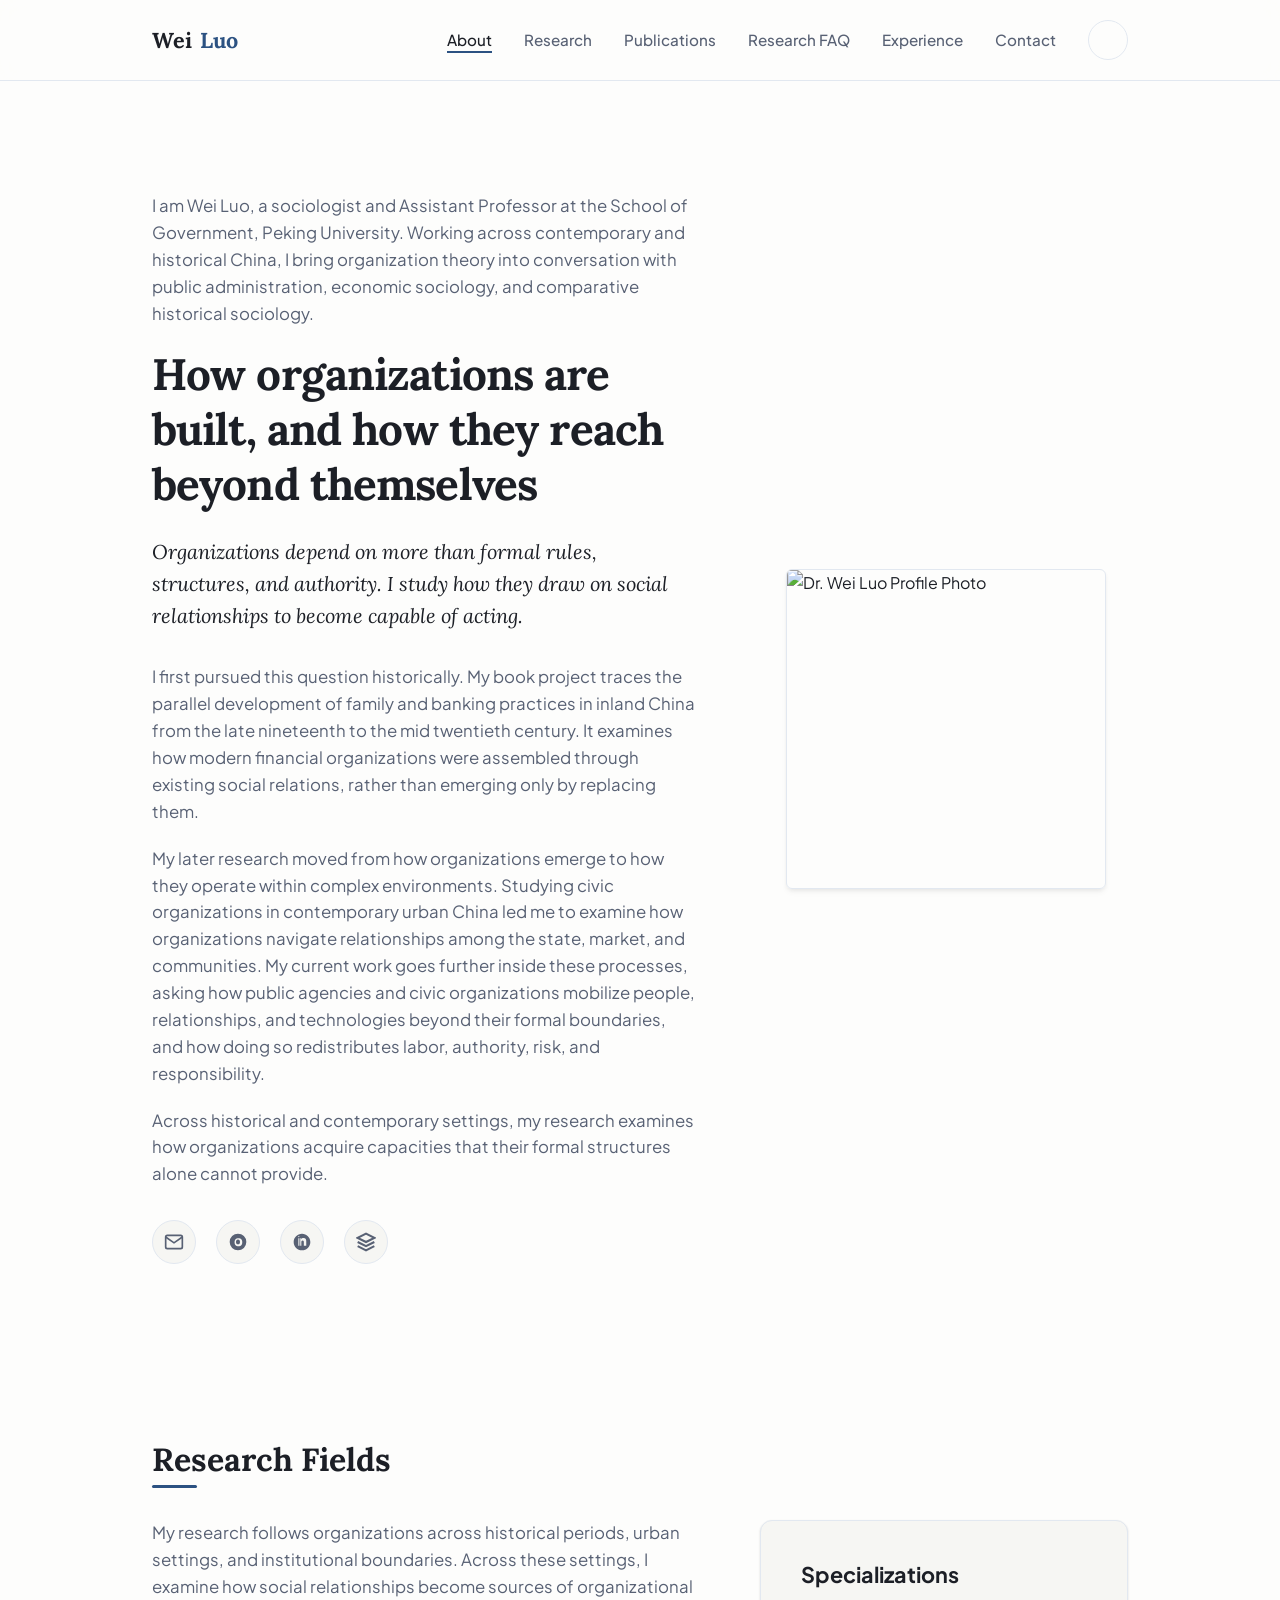
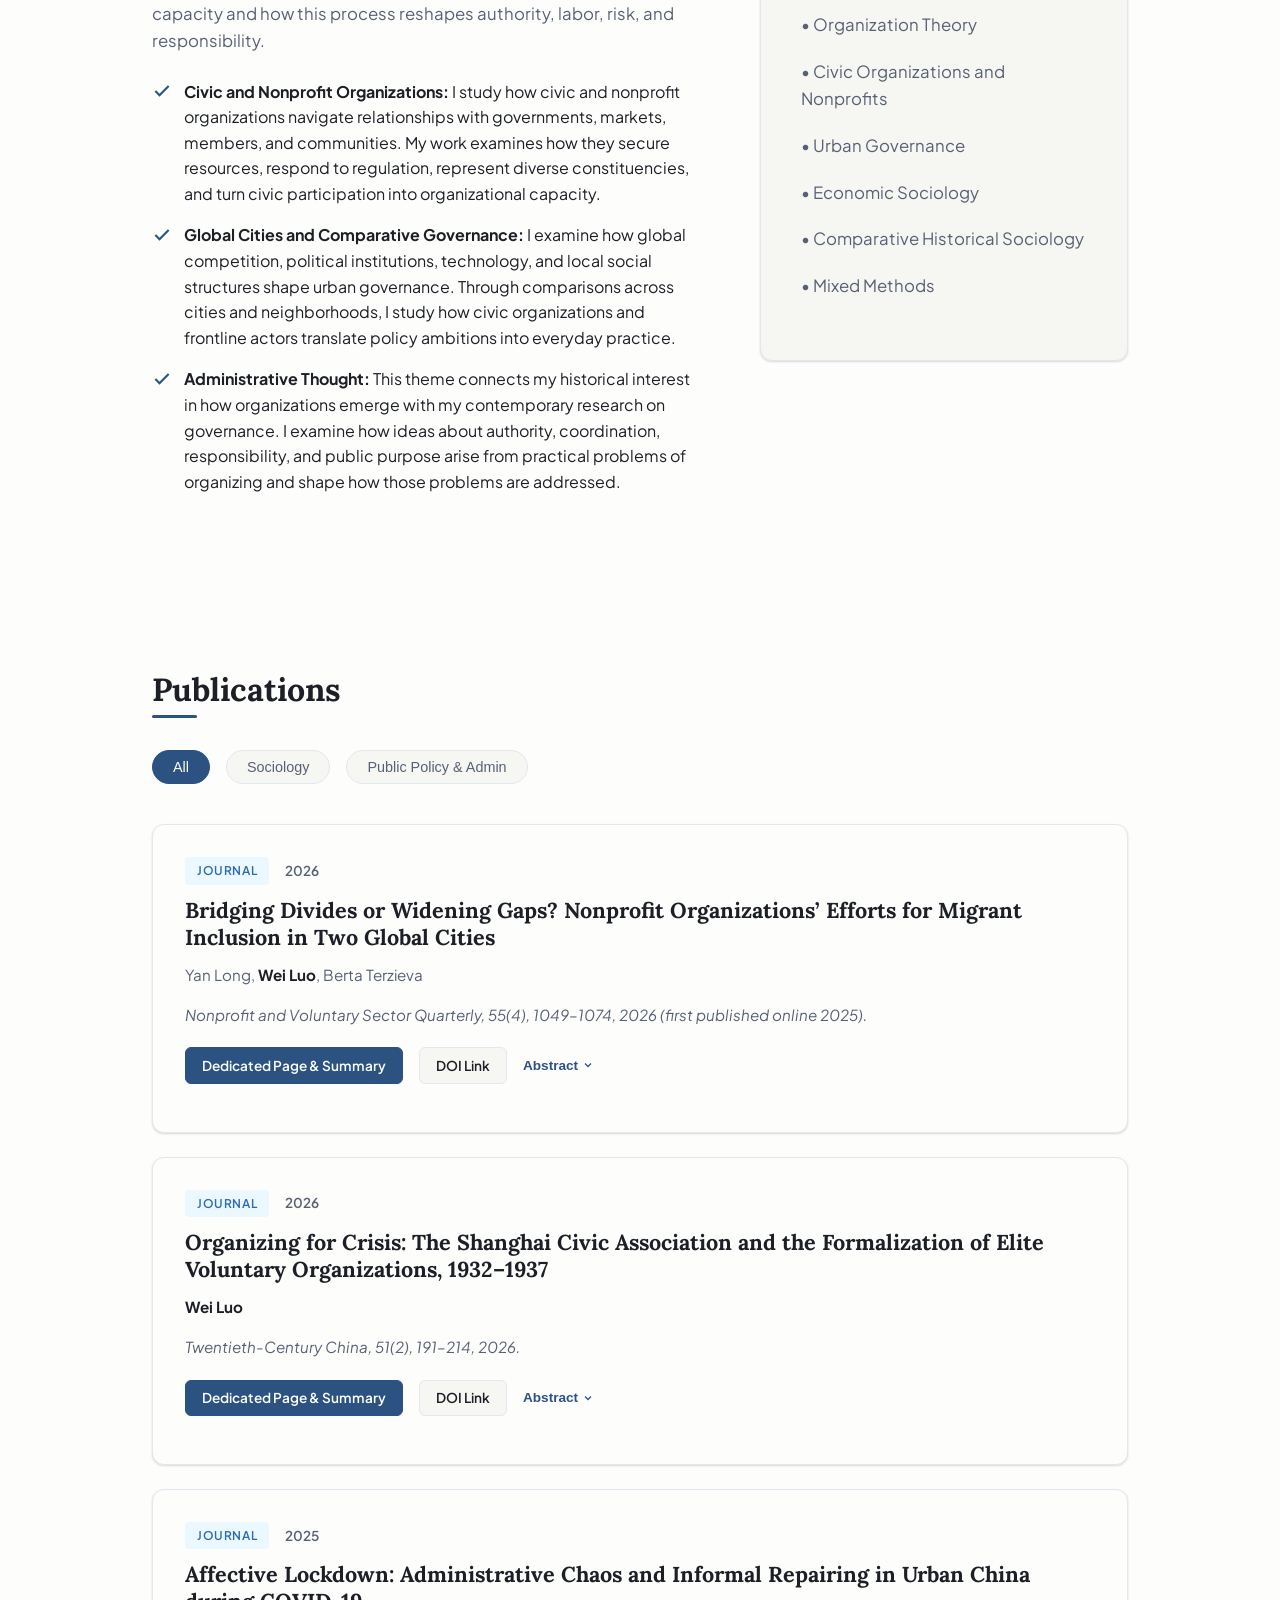
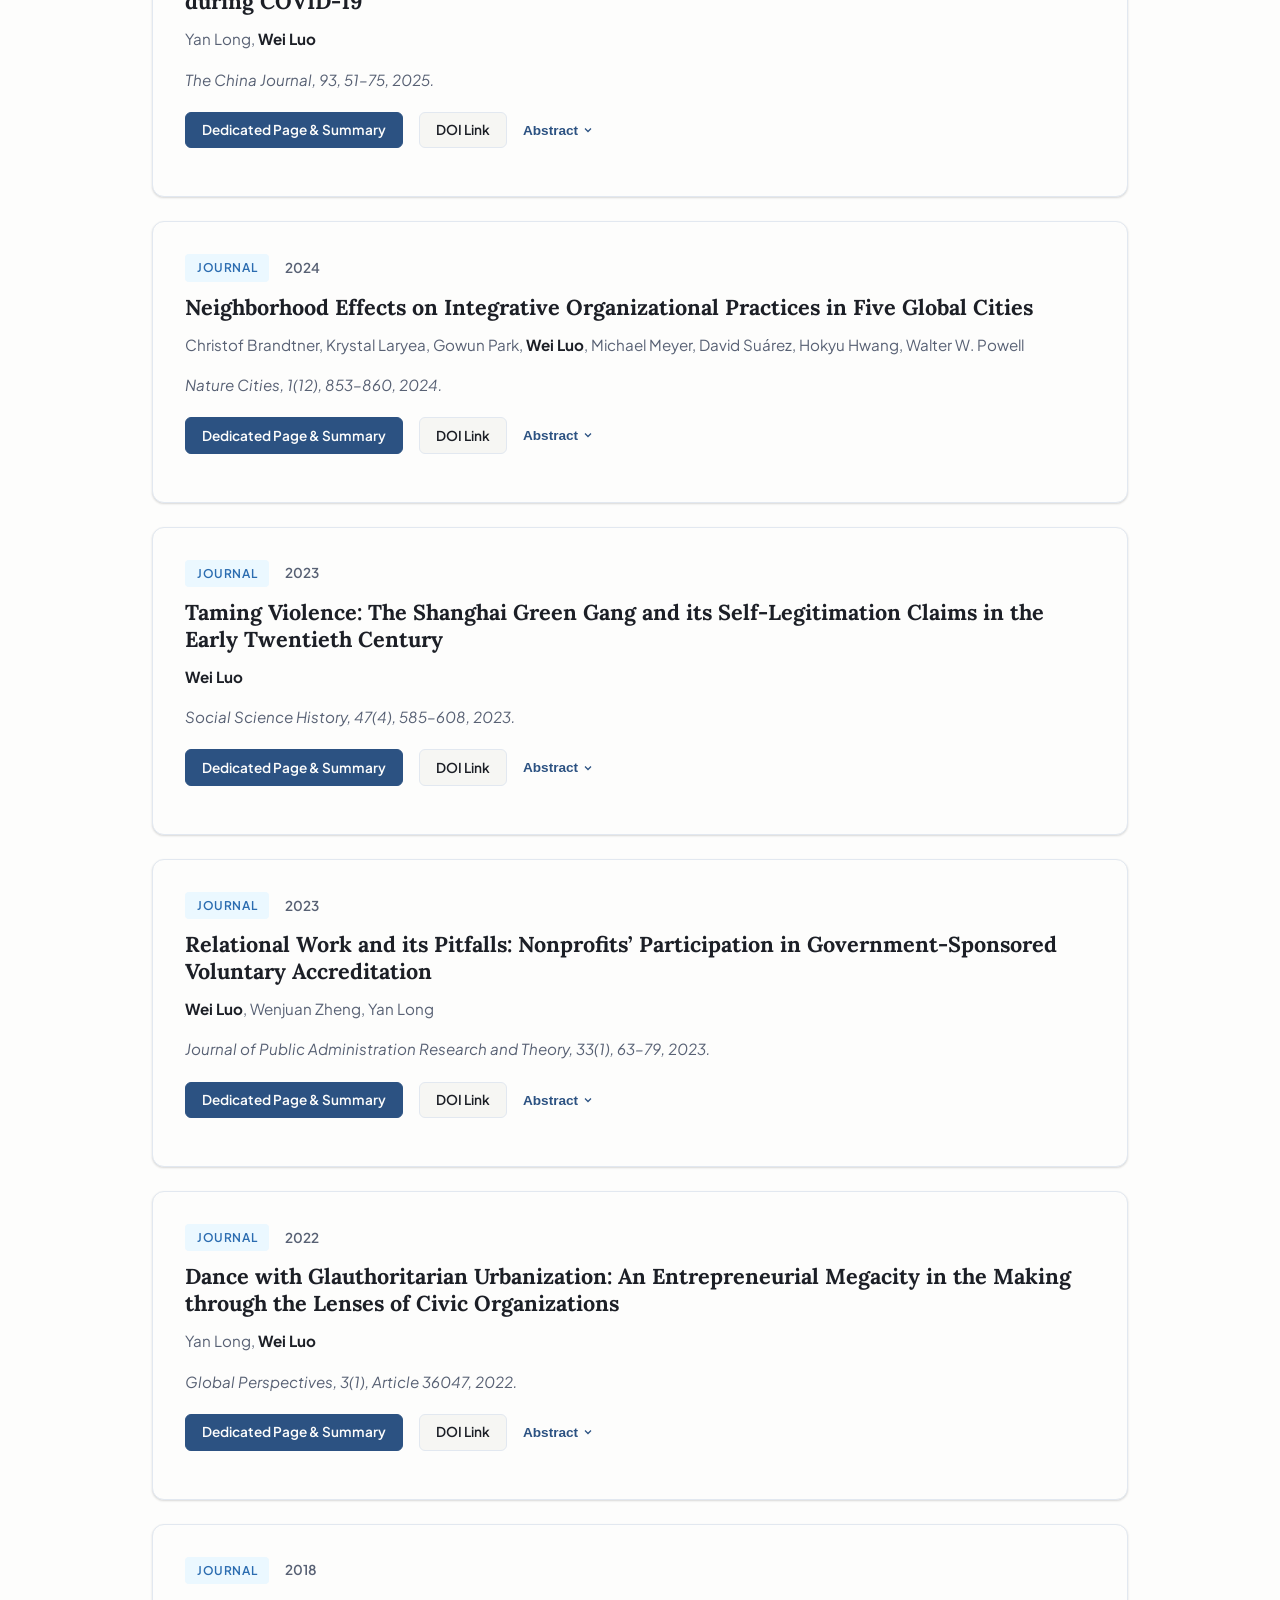
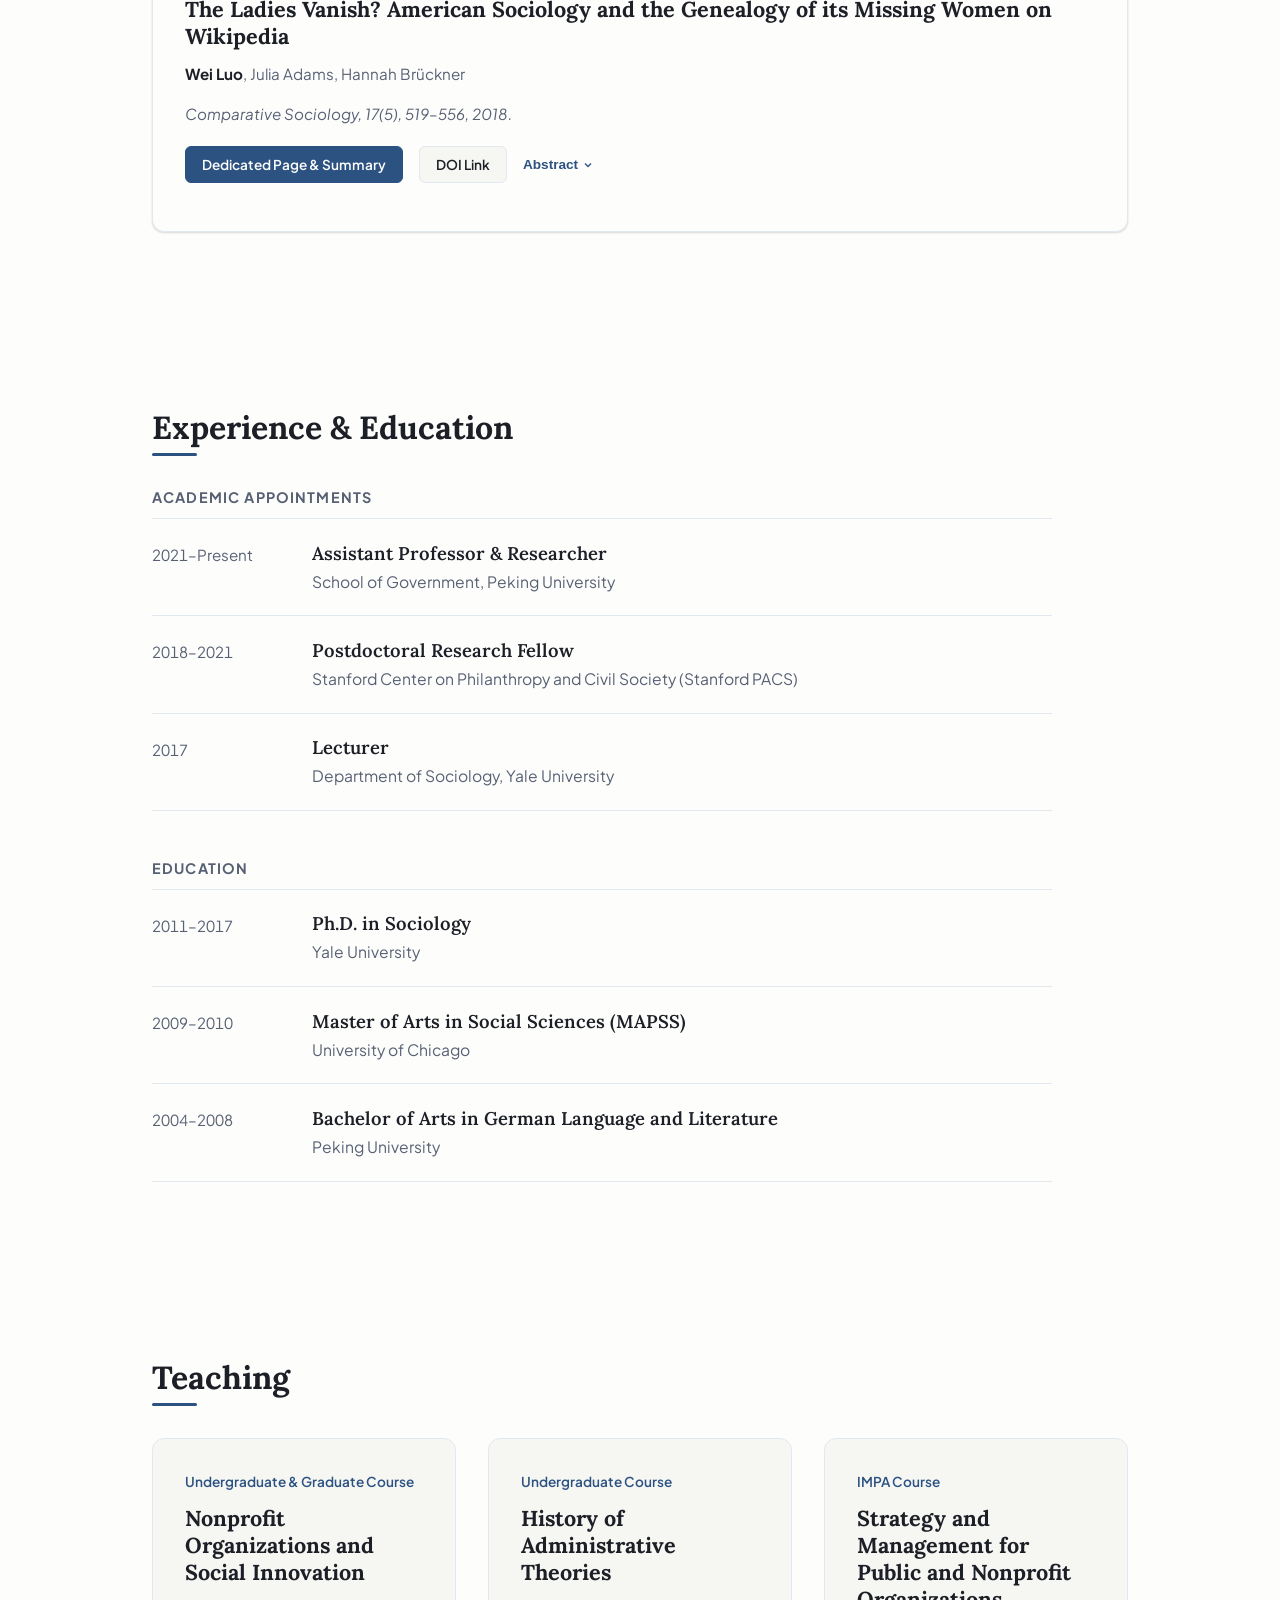
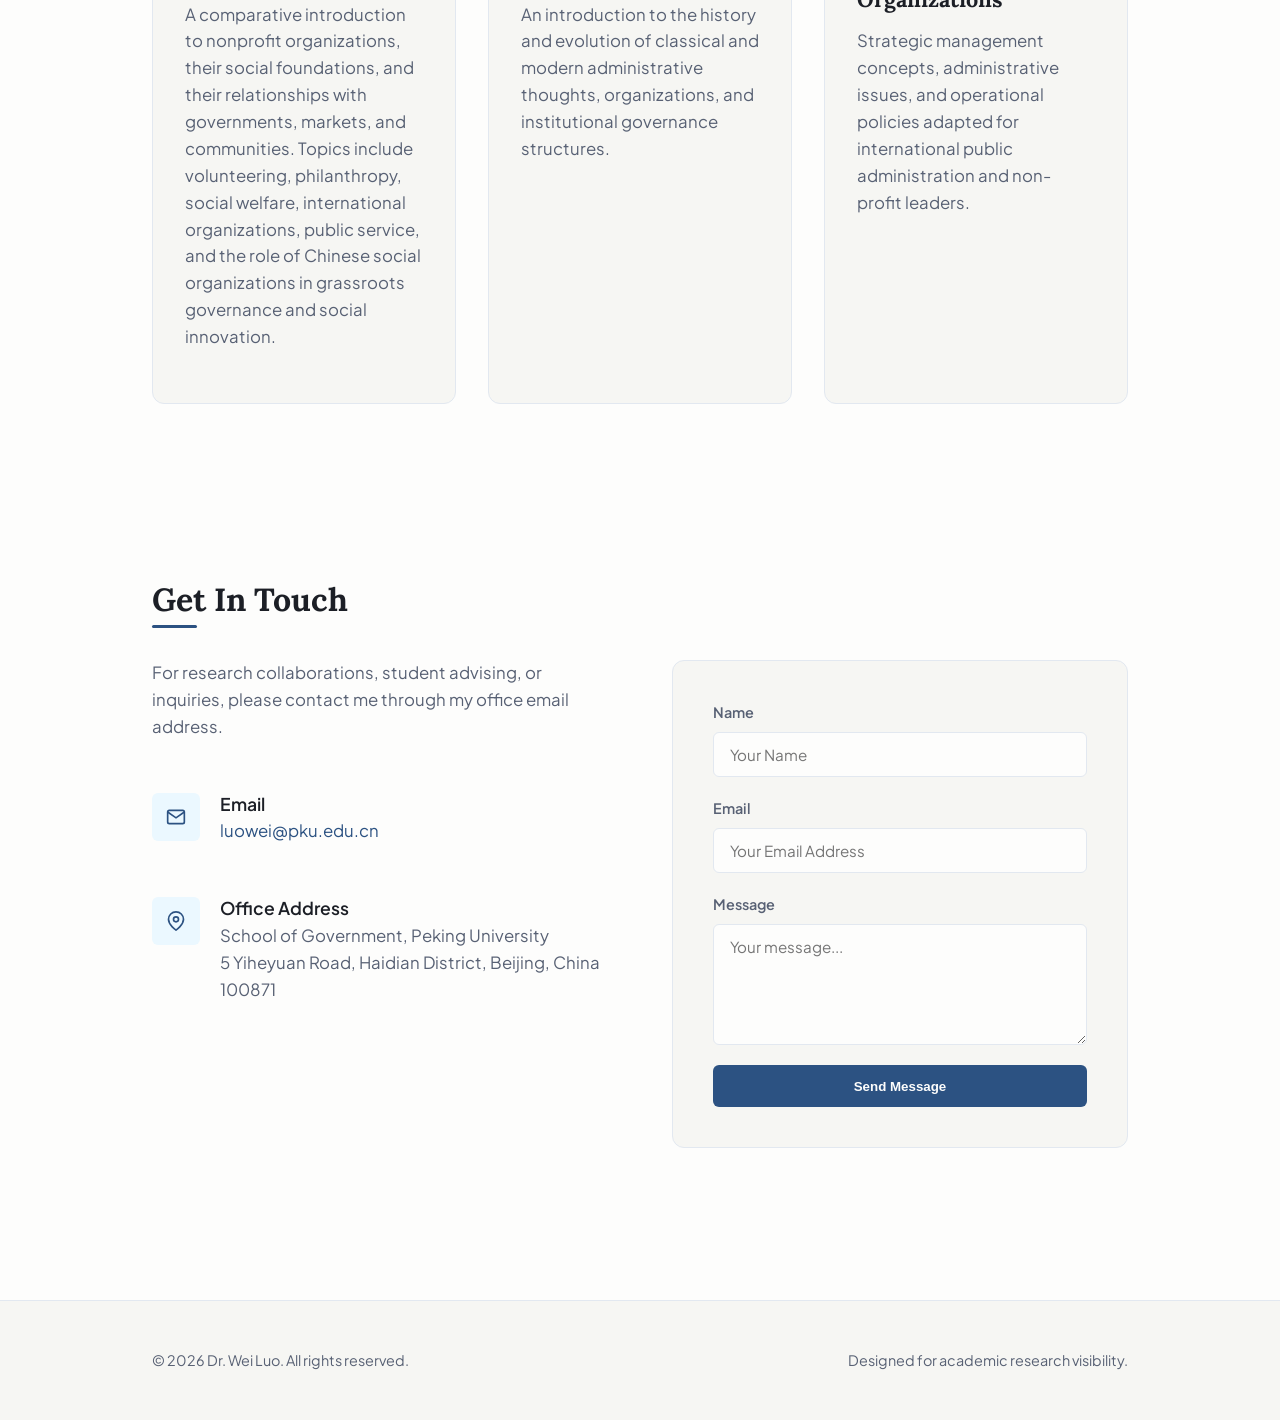
==== commit 5771e8e7: "Add nonprofit organizations course" ====
--- a/index.html
+++ b/index.html
@@ -457,6 +457,12 @@
     <section id="teaching">
       <h2>Teaching</h2>
       <div class="news-grid">
+
+        <article class="news-card">
+          <span class="news-date">Undergraduate &amp; Graduate Course</span>
+          <h3>Nonprofit Organizations and Social Innovation</h3>
+          <p>A comparative introduction to nonprofit organizations, their social foundations, and their relationships with governments, markets, and communities. Topics include volunteering, philanthropy, social welfare, international organizations, public service, and the role of Chinese social organizations in grassroots governance and social innovation.</p>
+        </article>
         
         <article class="news-card">
           <span class="news-date">Undergraduate Course</span>
--- a/styles.css
+++ b/styles.css
@@ -612,12 +612,6 @@
   font-size: 0.98rem;
 }
 
-.academic-note {
-  color: var(--text-secondary);
-  font-size: 0.92rem;
-  line-height: 1.55;
-  margin: 0.55rem 0 0;
-}
 
 @media (max-width: 600px) {
   .academic-item {
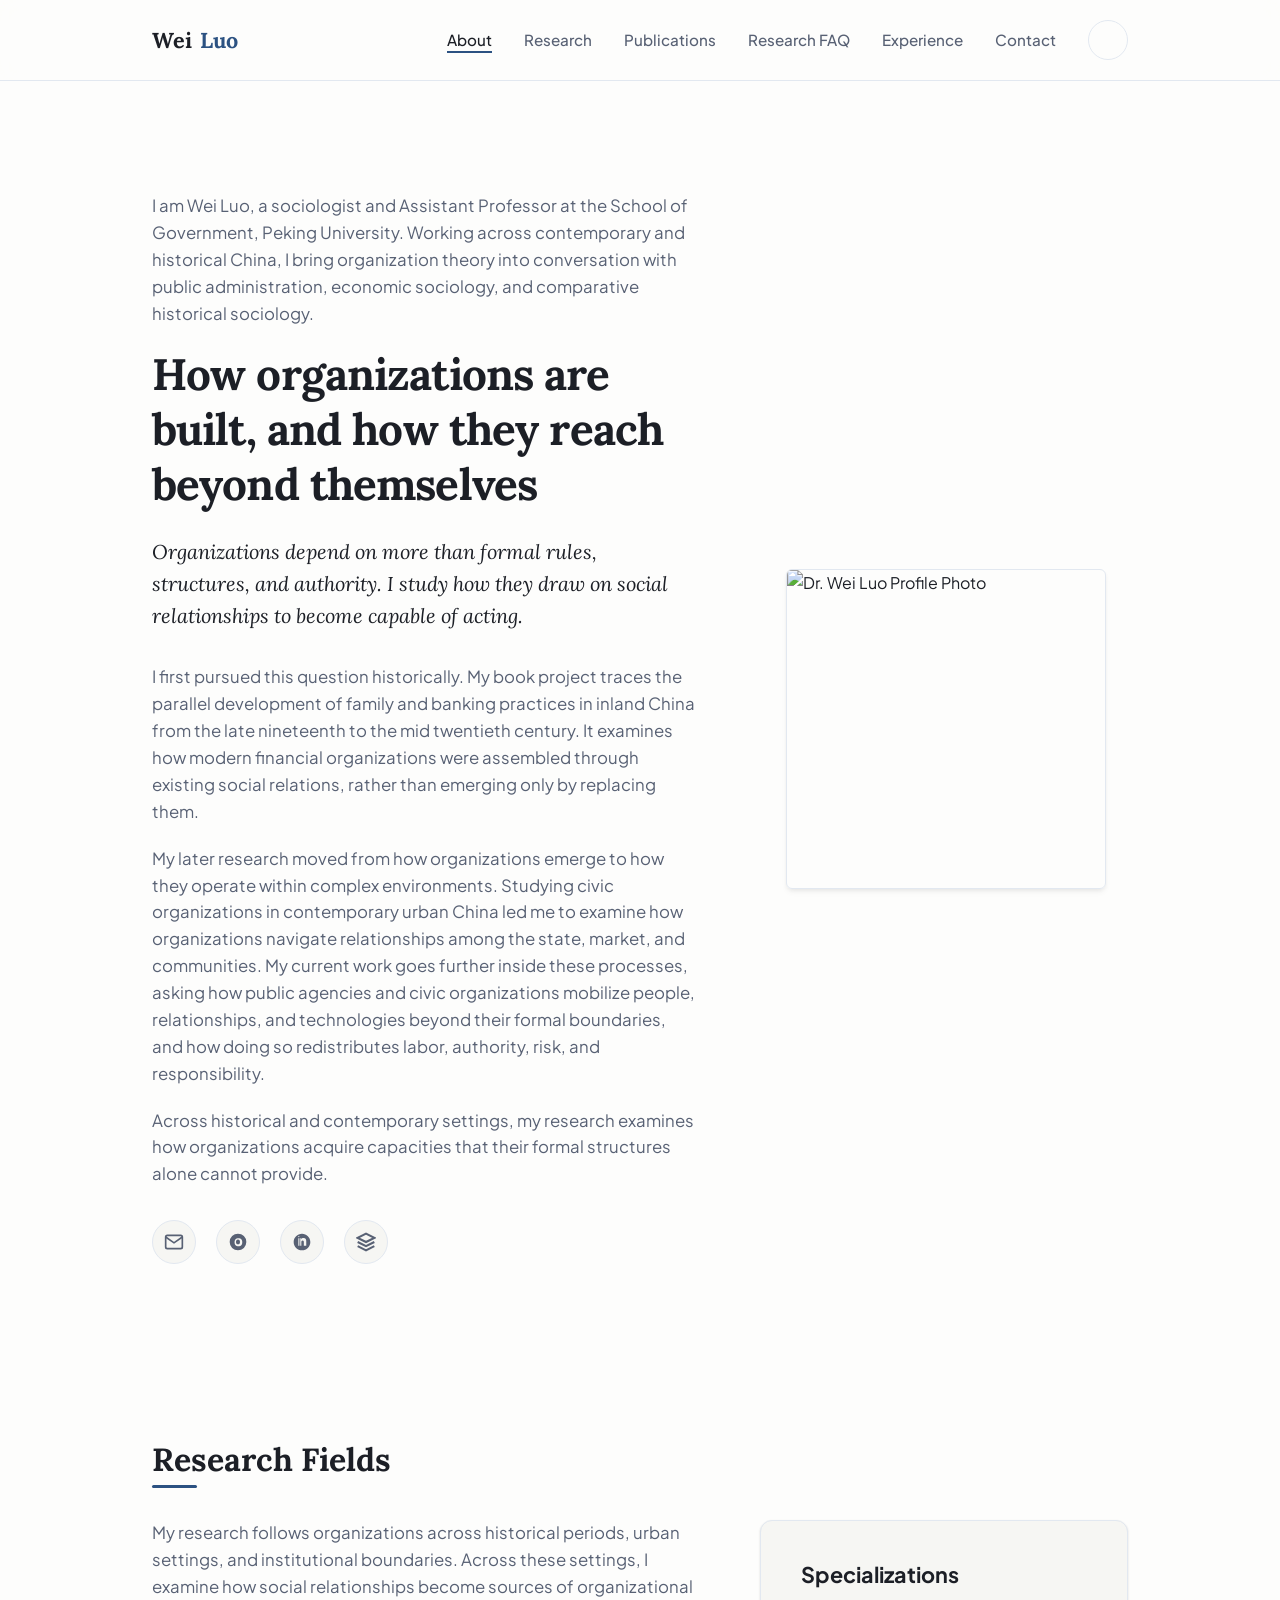
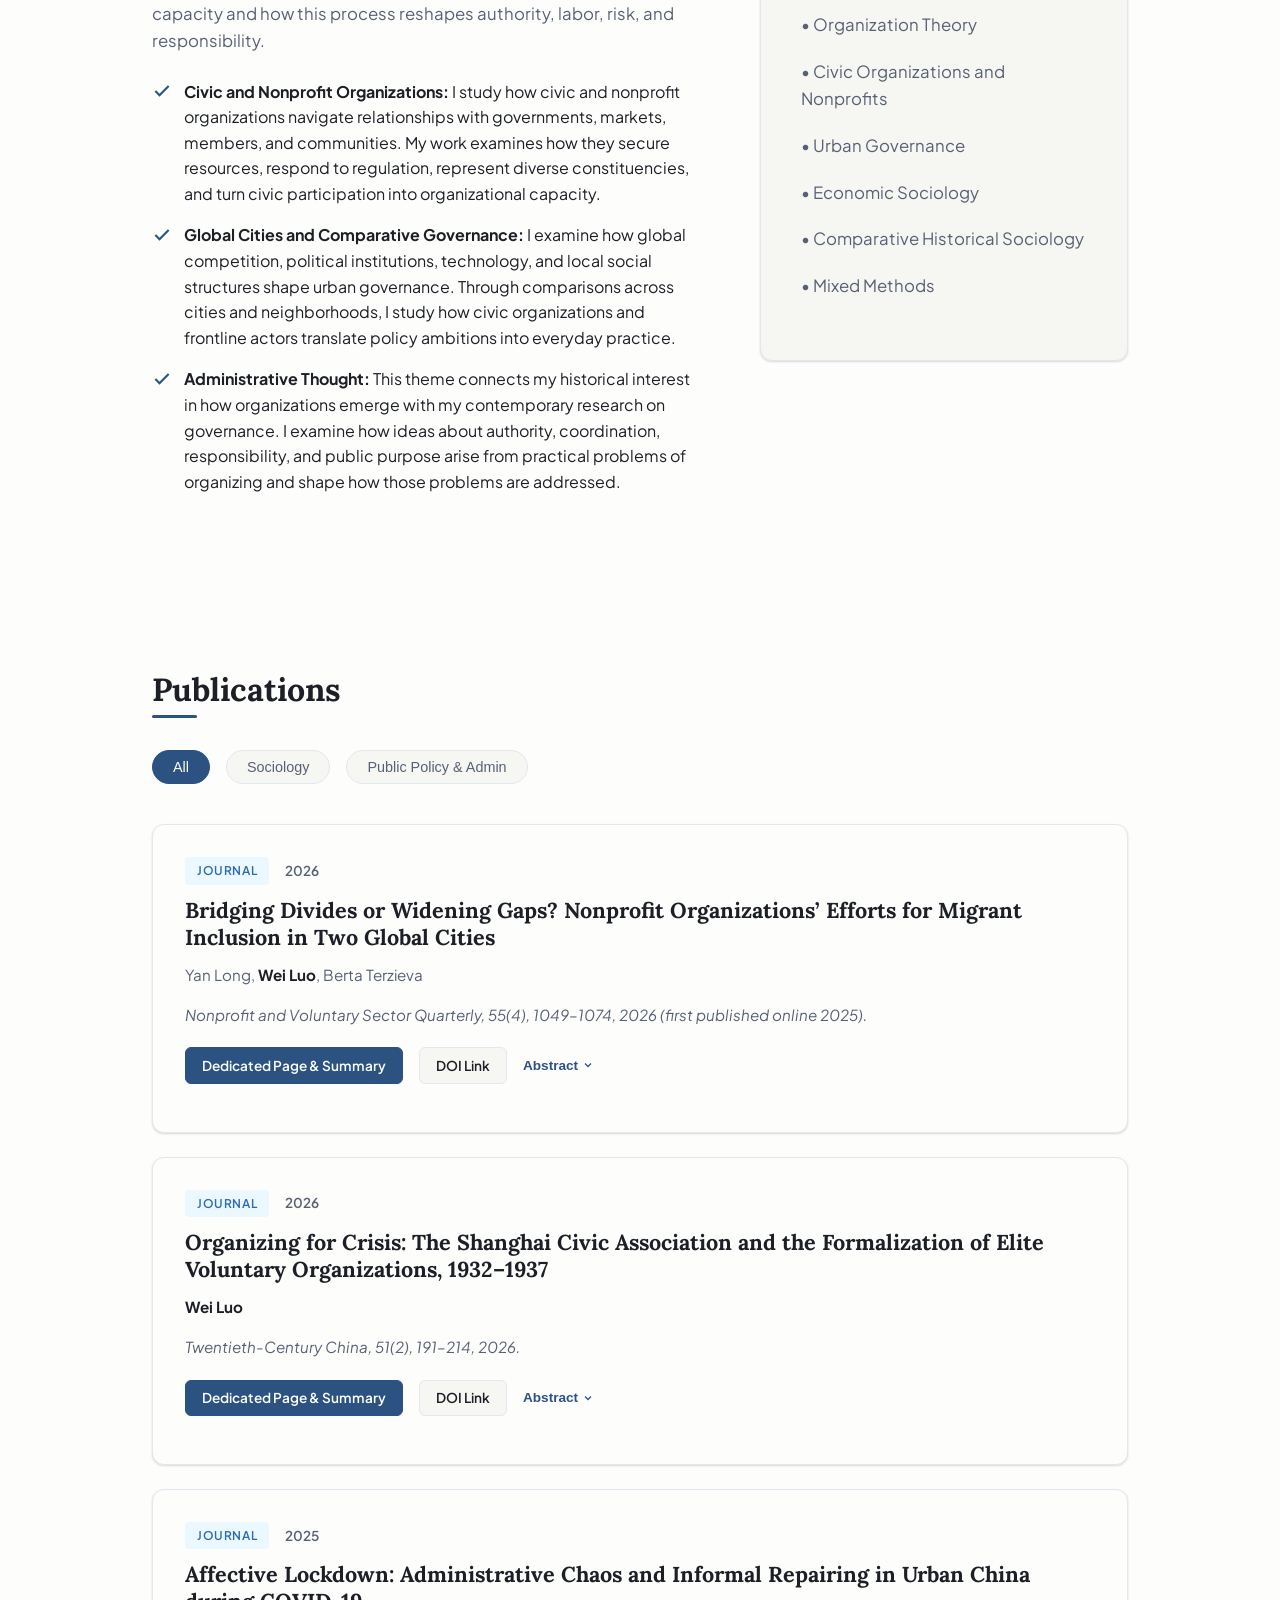
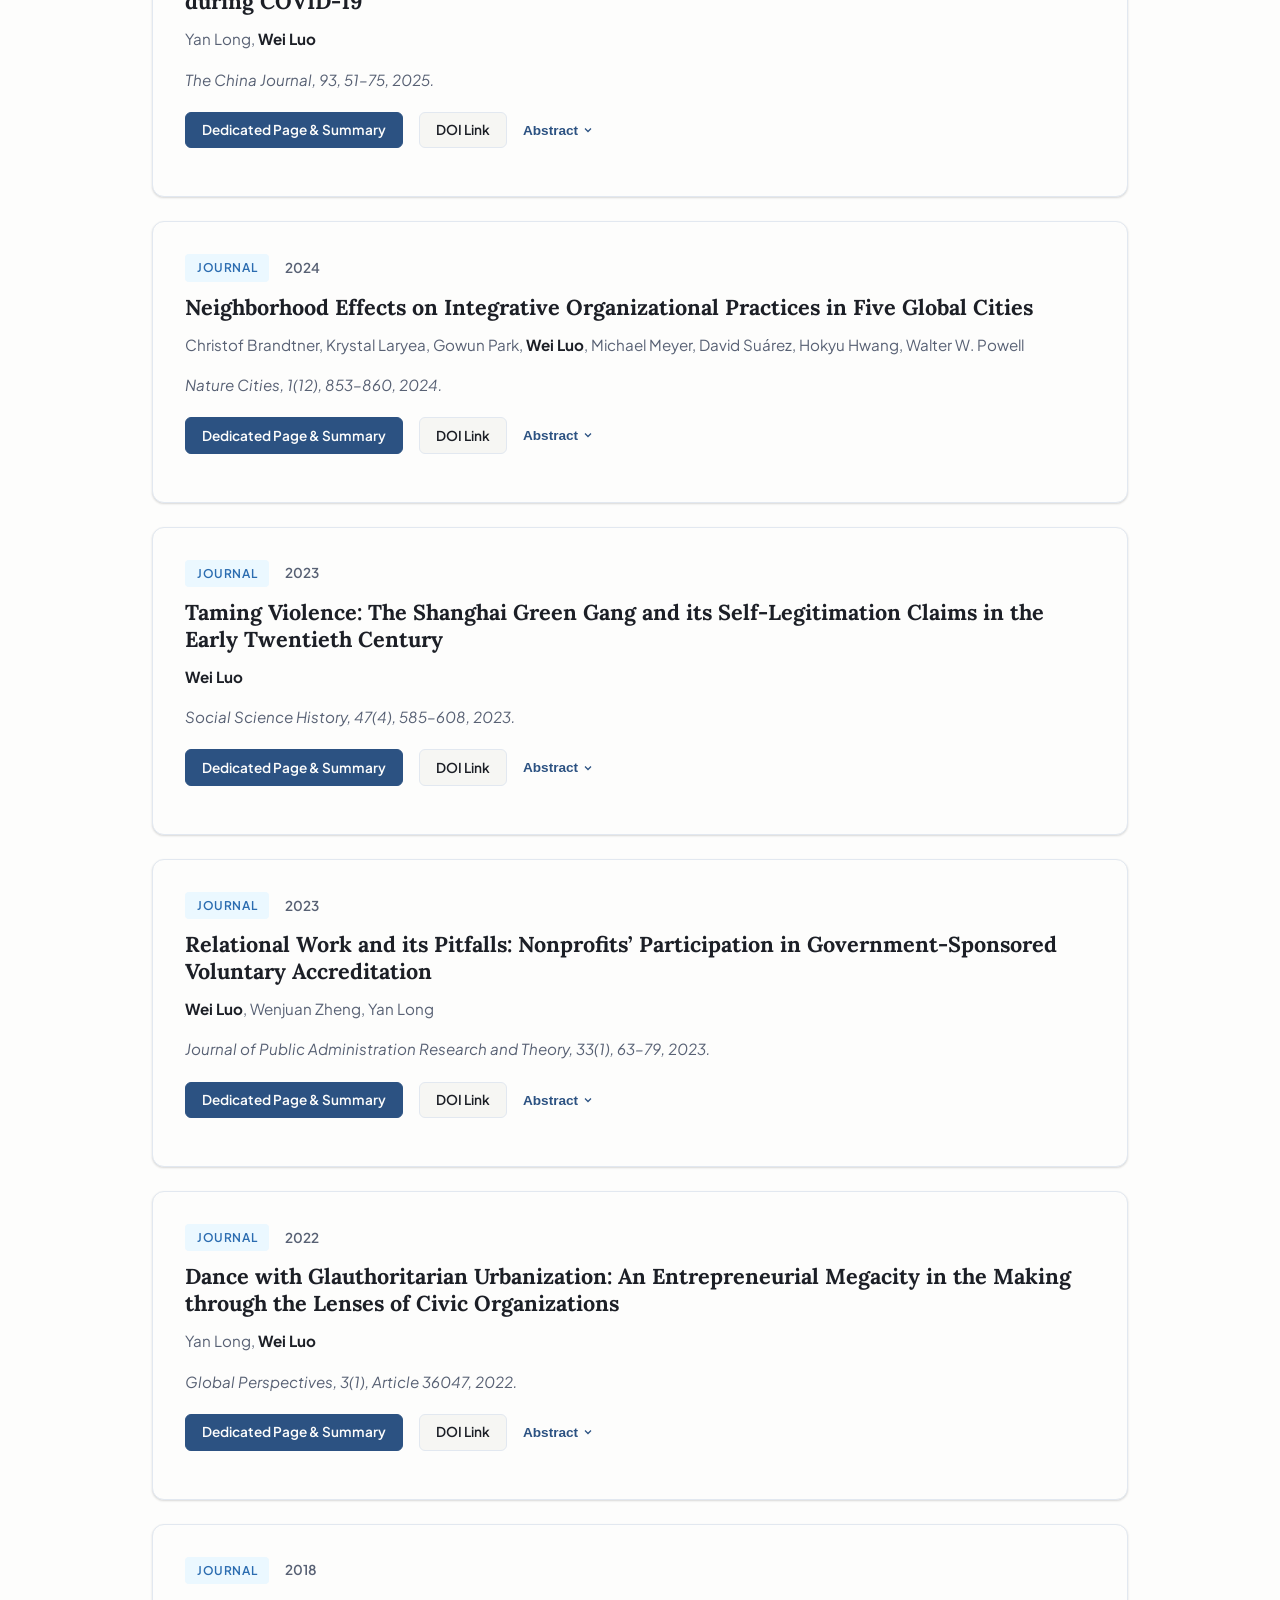
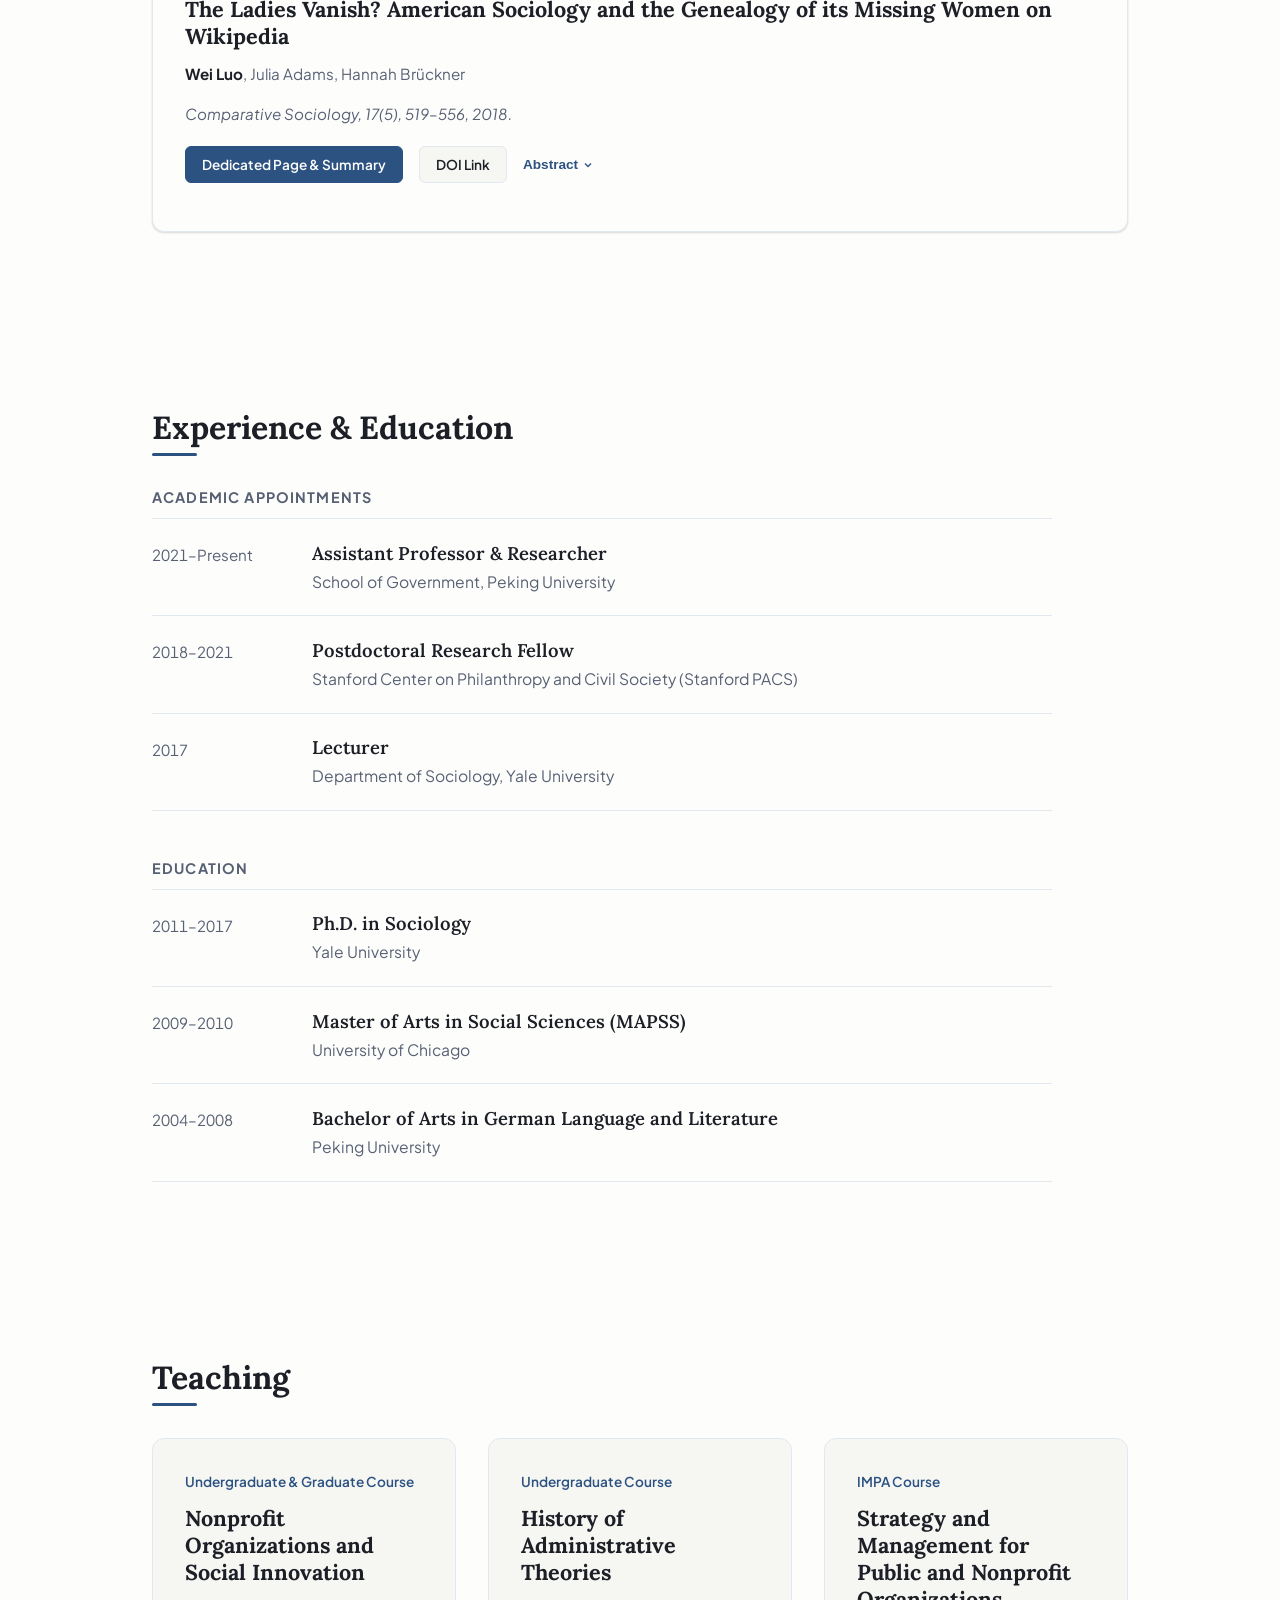
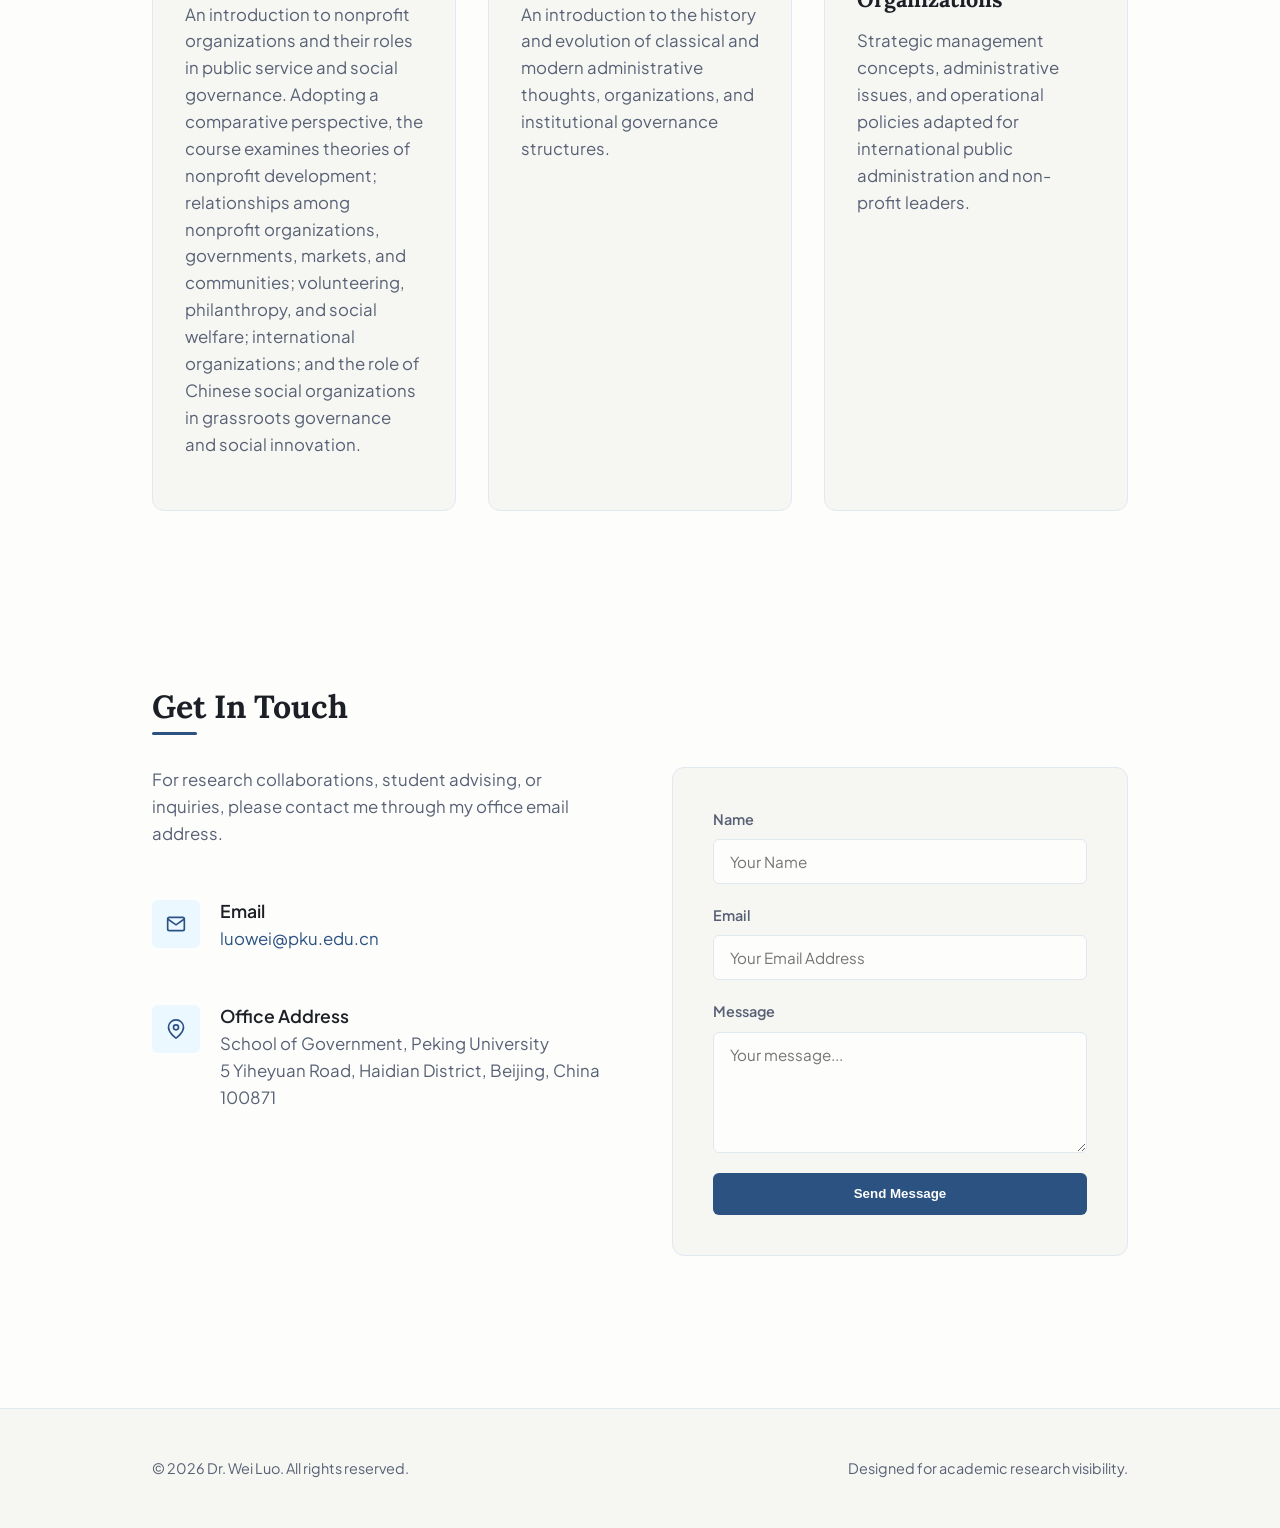
==== commit 081cfaf2: "Refine nonprofit course description" ====
--- a/index.html
+++ b/index.html
@@ -461,7 +461,7 @@
         <article class="news-card">
           <span class="news-date">Undergraduate &amp; Graduate Course</span>
           <h3>Nonprofit Organizations and Social Innovation</h3>
-          <p>A comparative introduction to nonprofit organizations, their social foundations, and their relationships with governments, markets, and communities. Topics include volunteering, philanthropy, social welfare, international organizations, public service, and the role of Chinese social organizations in grassroots governance and social innovation.</p>
+          <p>An introduction to nonprofit organizations and their roles in public service and social governance. Adopting a comparative perspective, the course examines theories of nonprofit development; relationships among nonprofit organizations, governments, markets, and communities; volunteering, philanthropy, and social welfare; international organizations; and the role of Chinese social organizations in grassroots governance and social innovation.</p>
         </article>
         
         <article class="news-card">
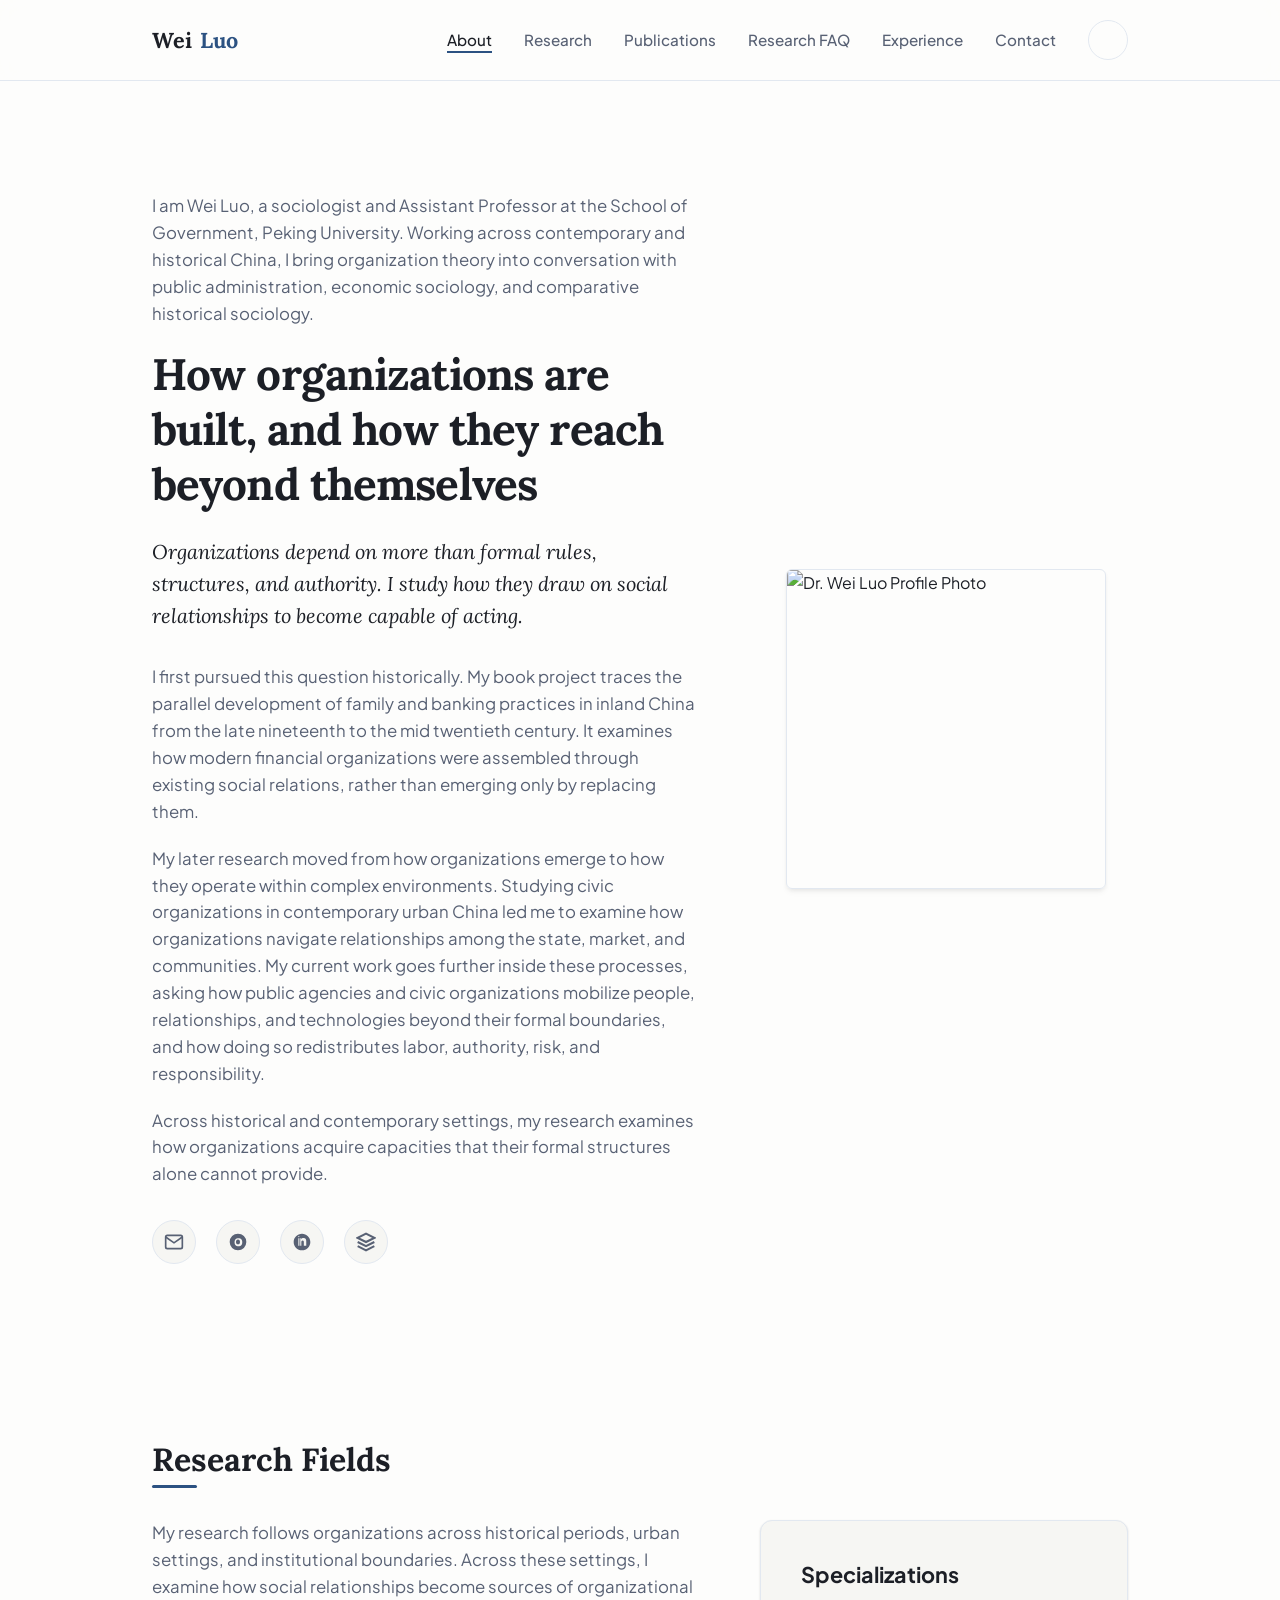
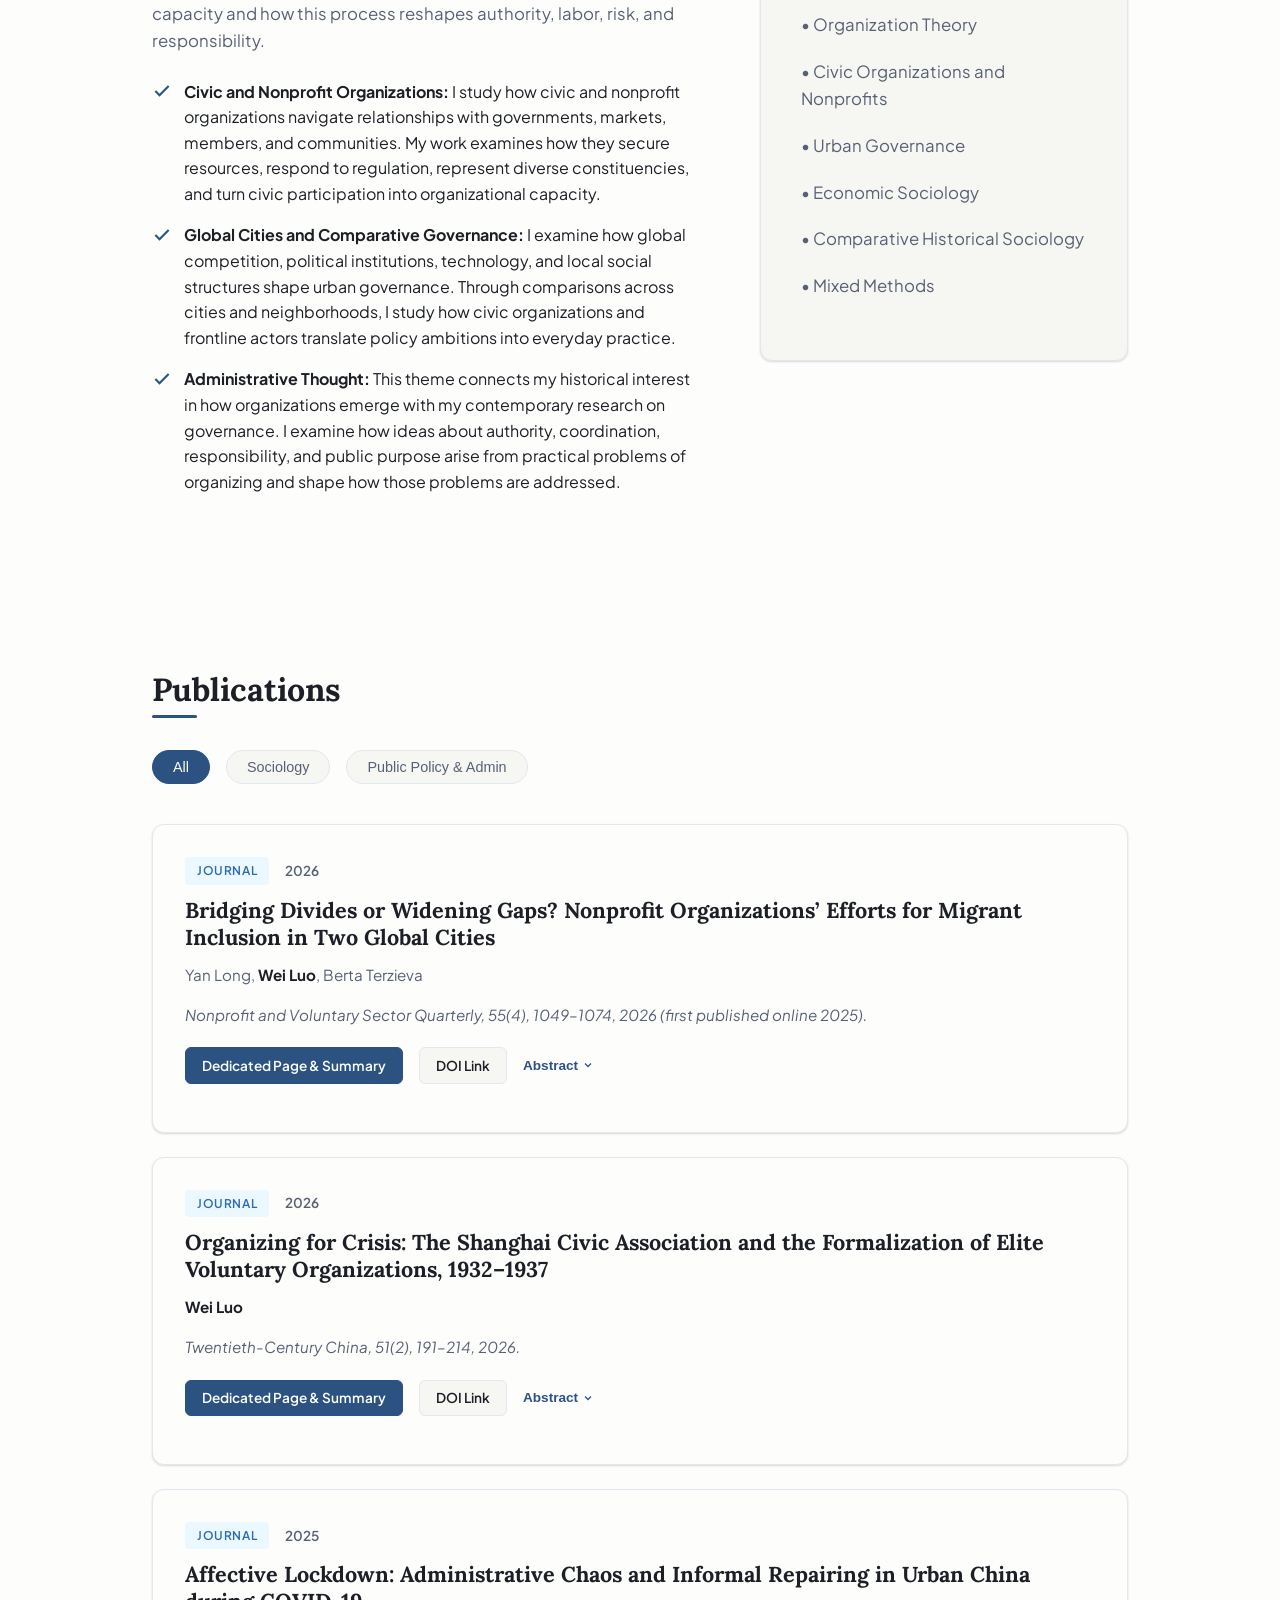
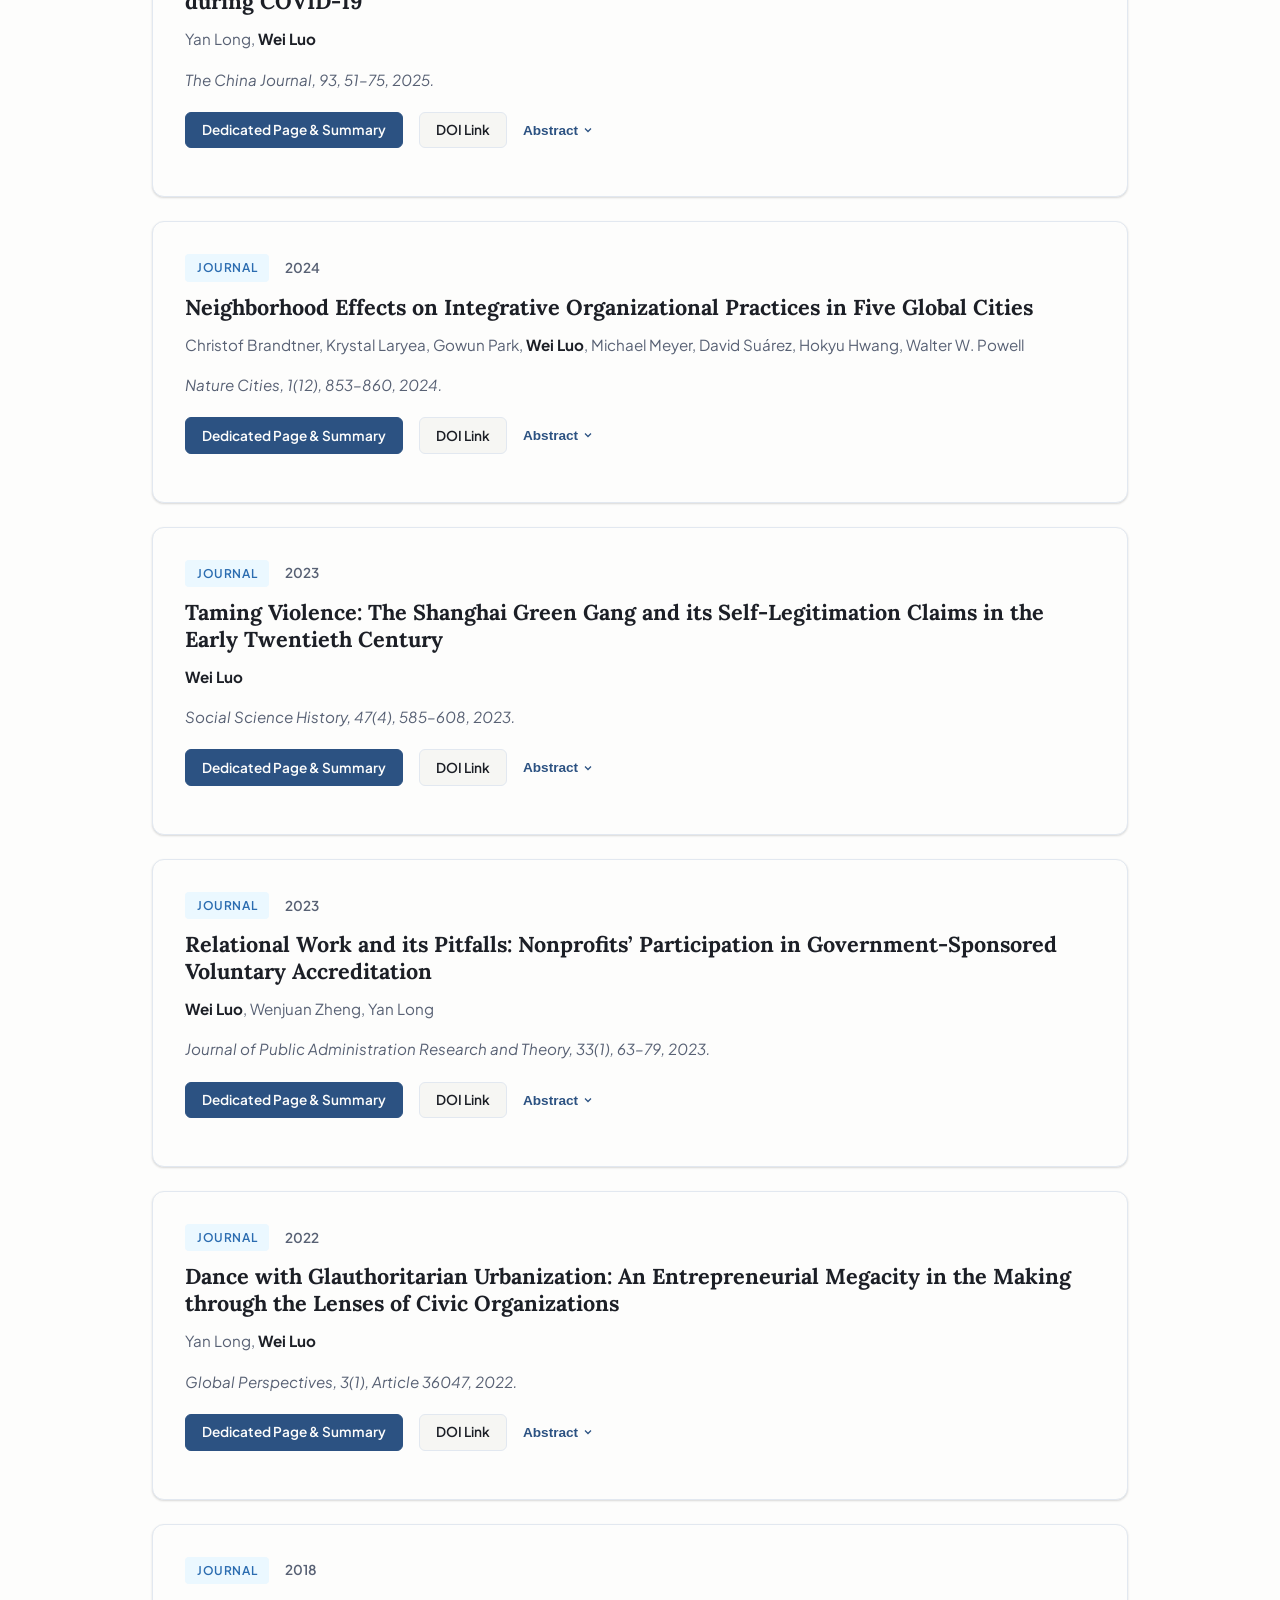
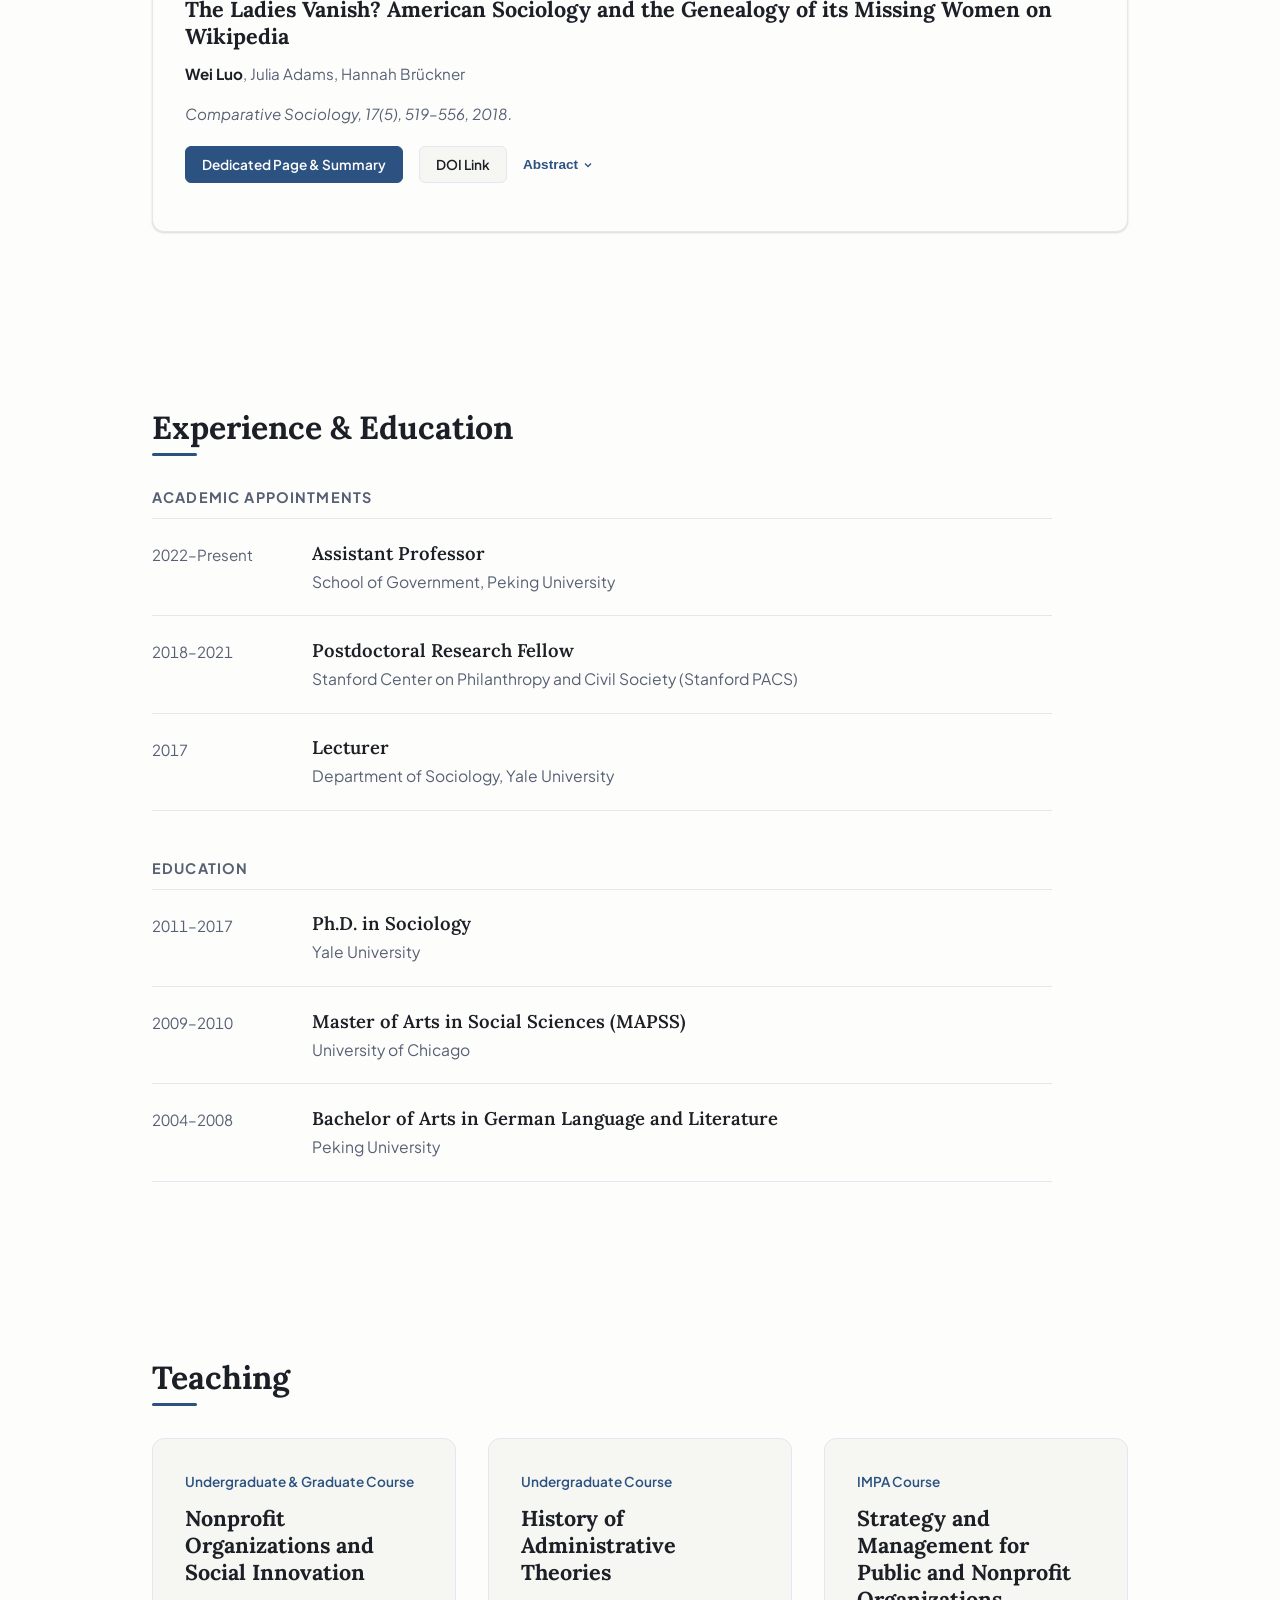
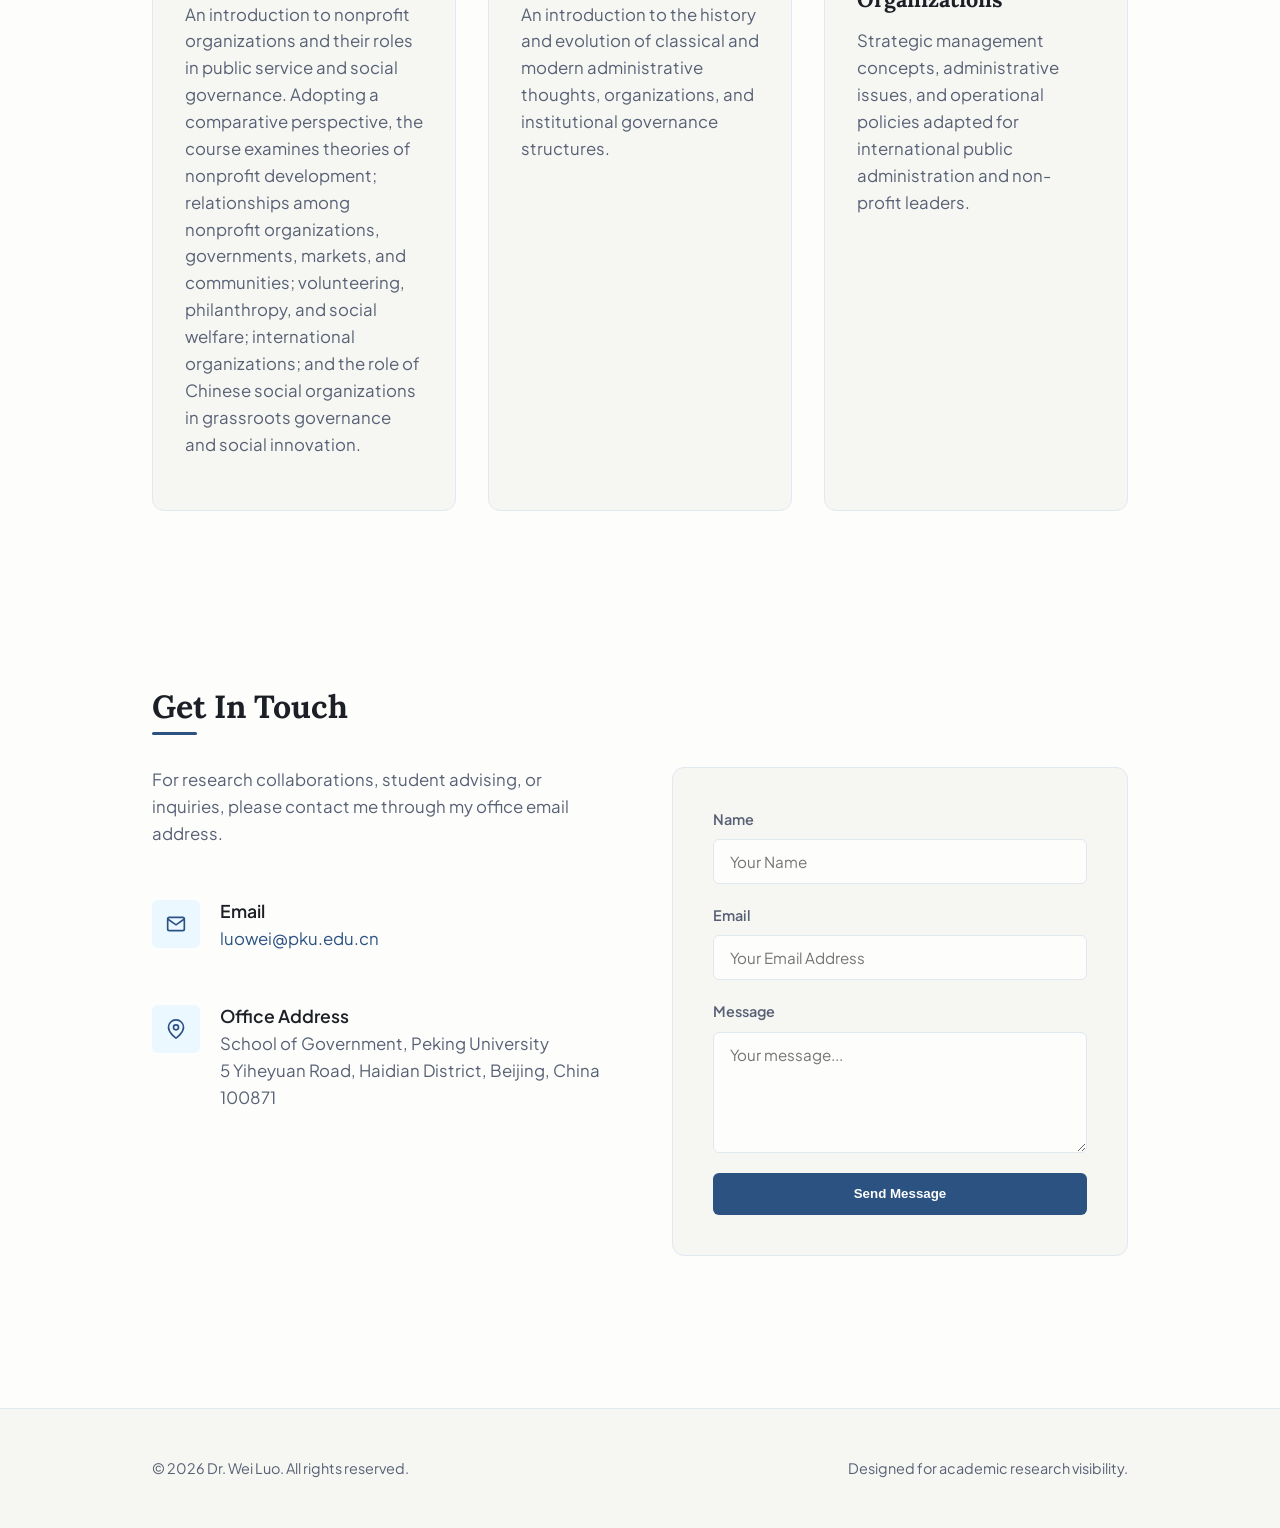
==== commit 2a90848c: "Correct assistant professor title and start date" ====
--- a/index.html
+++ b/index.html
@@ -1,4 +1,5 @@
 <!DOCTYPE html>
+<!-- GitHub Pages deployment refresh -->
 <html lang="en">
 <head>
   <meta charset="UTF-8">
@@ -396,9 +397,9 @@
           <h3>Academic Appointments</h3>
           <div class="academic-list">
             <div class="academic-item">
-              <div class="academic-date">2021–Present</div>
+              <div class="academic-date">2022–Present</div>
               <div class="academic-entry">
-                <h4>Assistant Professor &amp; Researcher</h4>
+                <h4>Assistant Professor</h4>
                 <div class="academic-institution">School of Government, Peking University</div>
               </div>
             </div>
